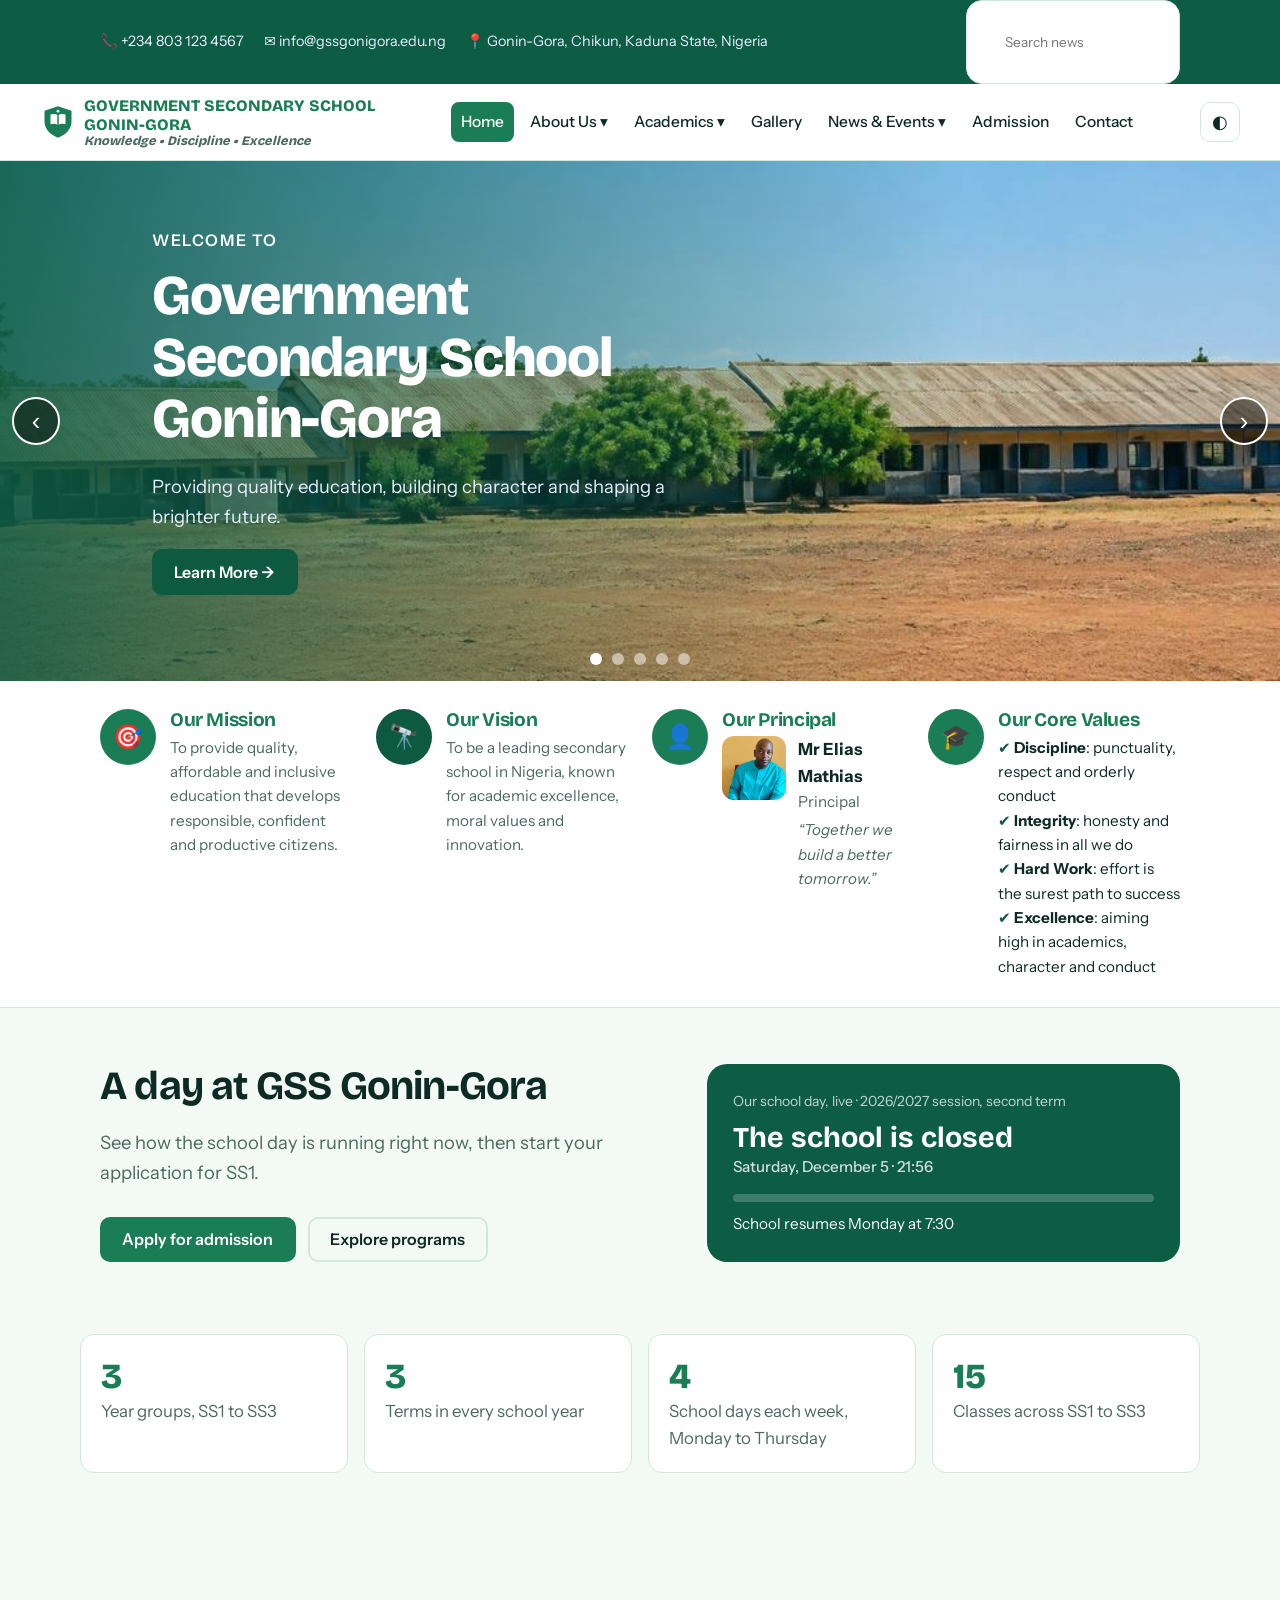
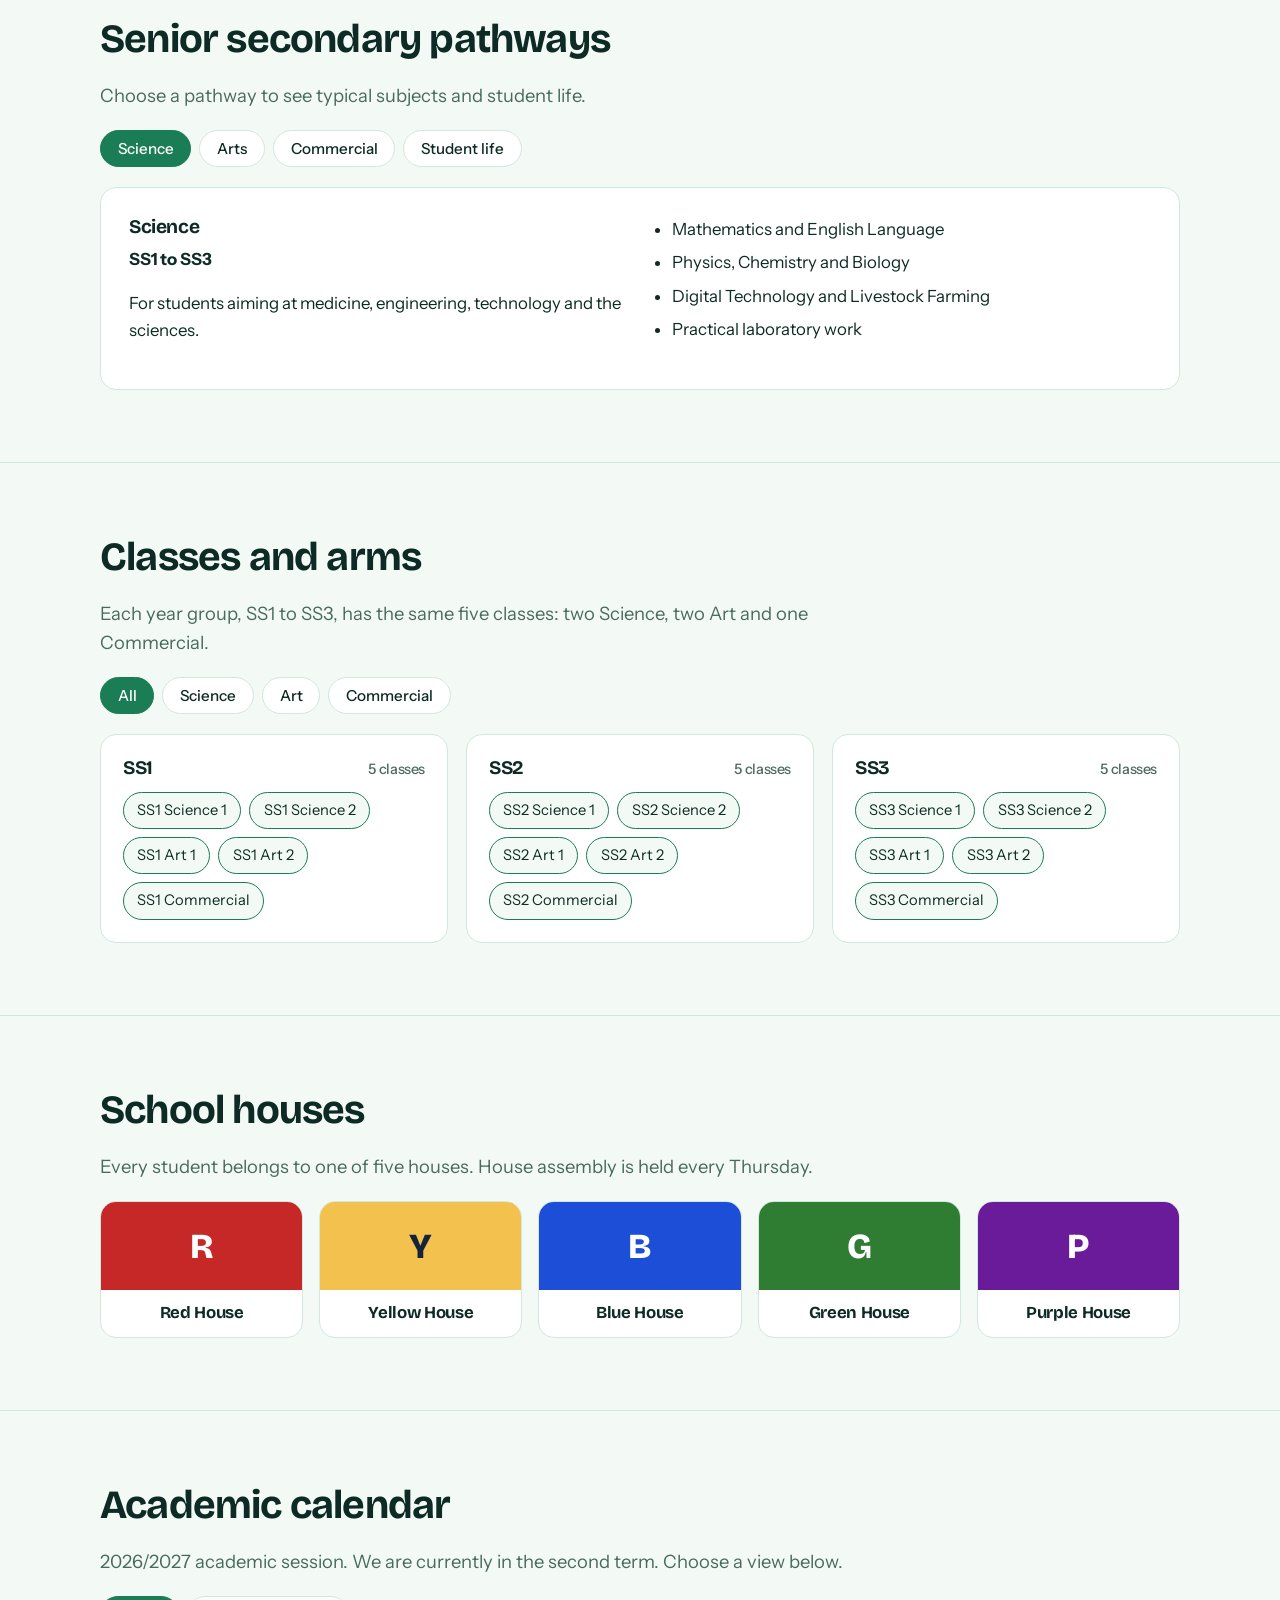
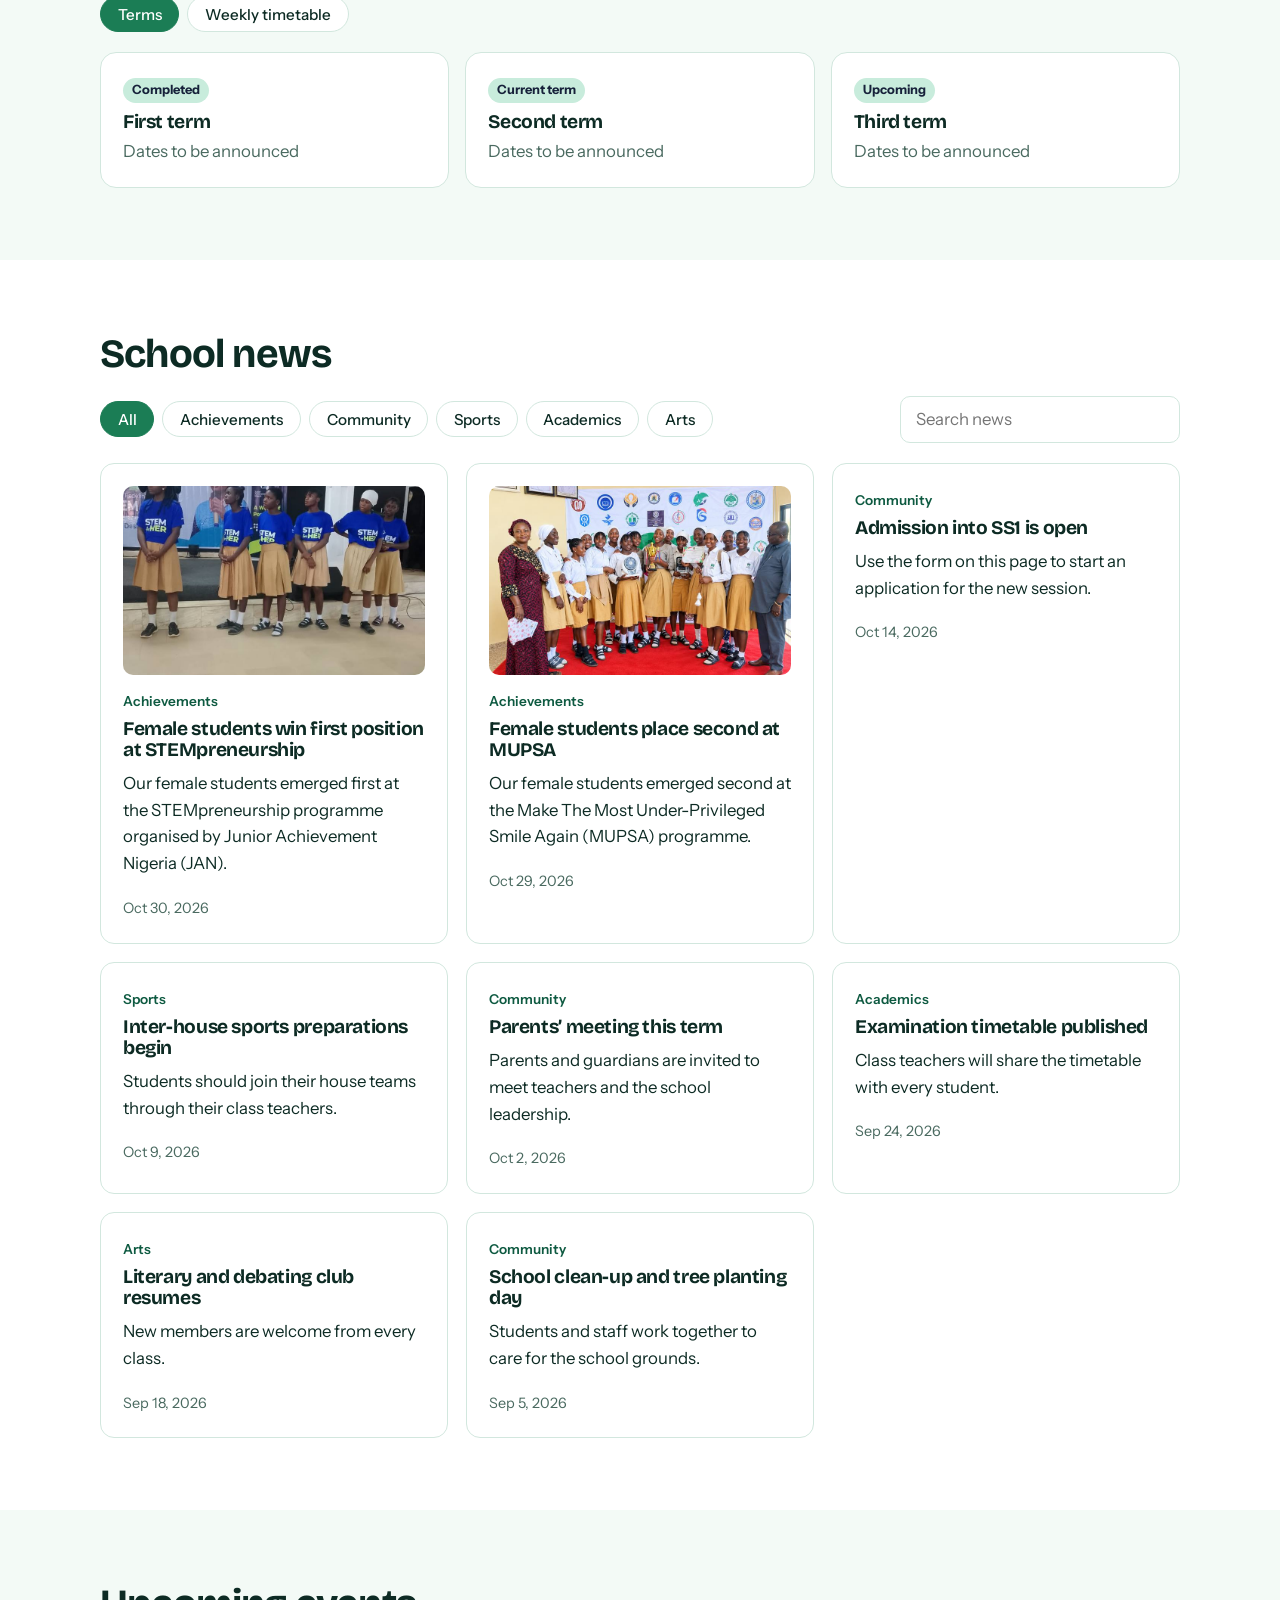
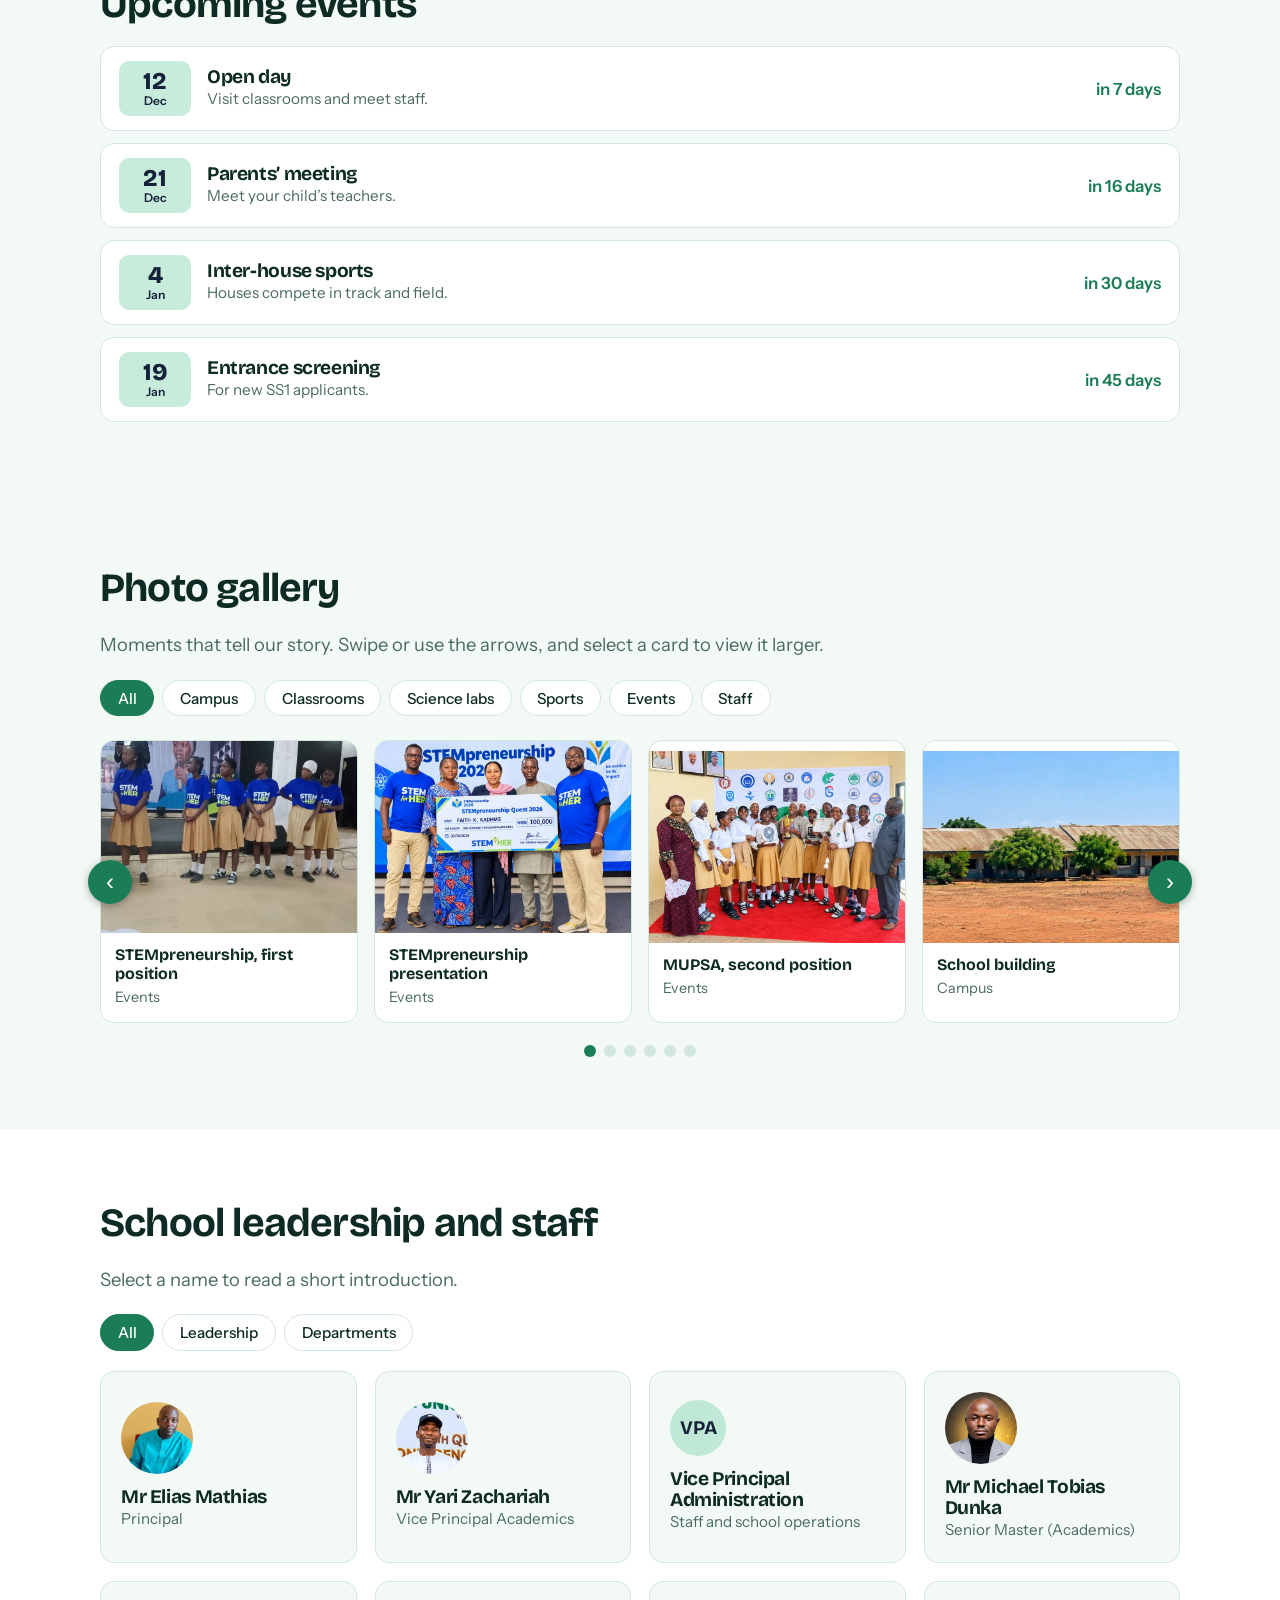
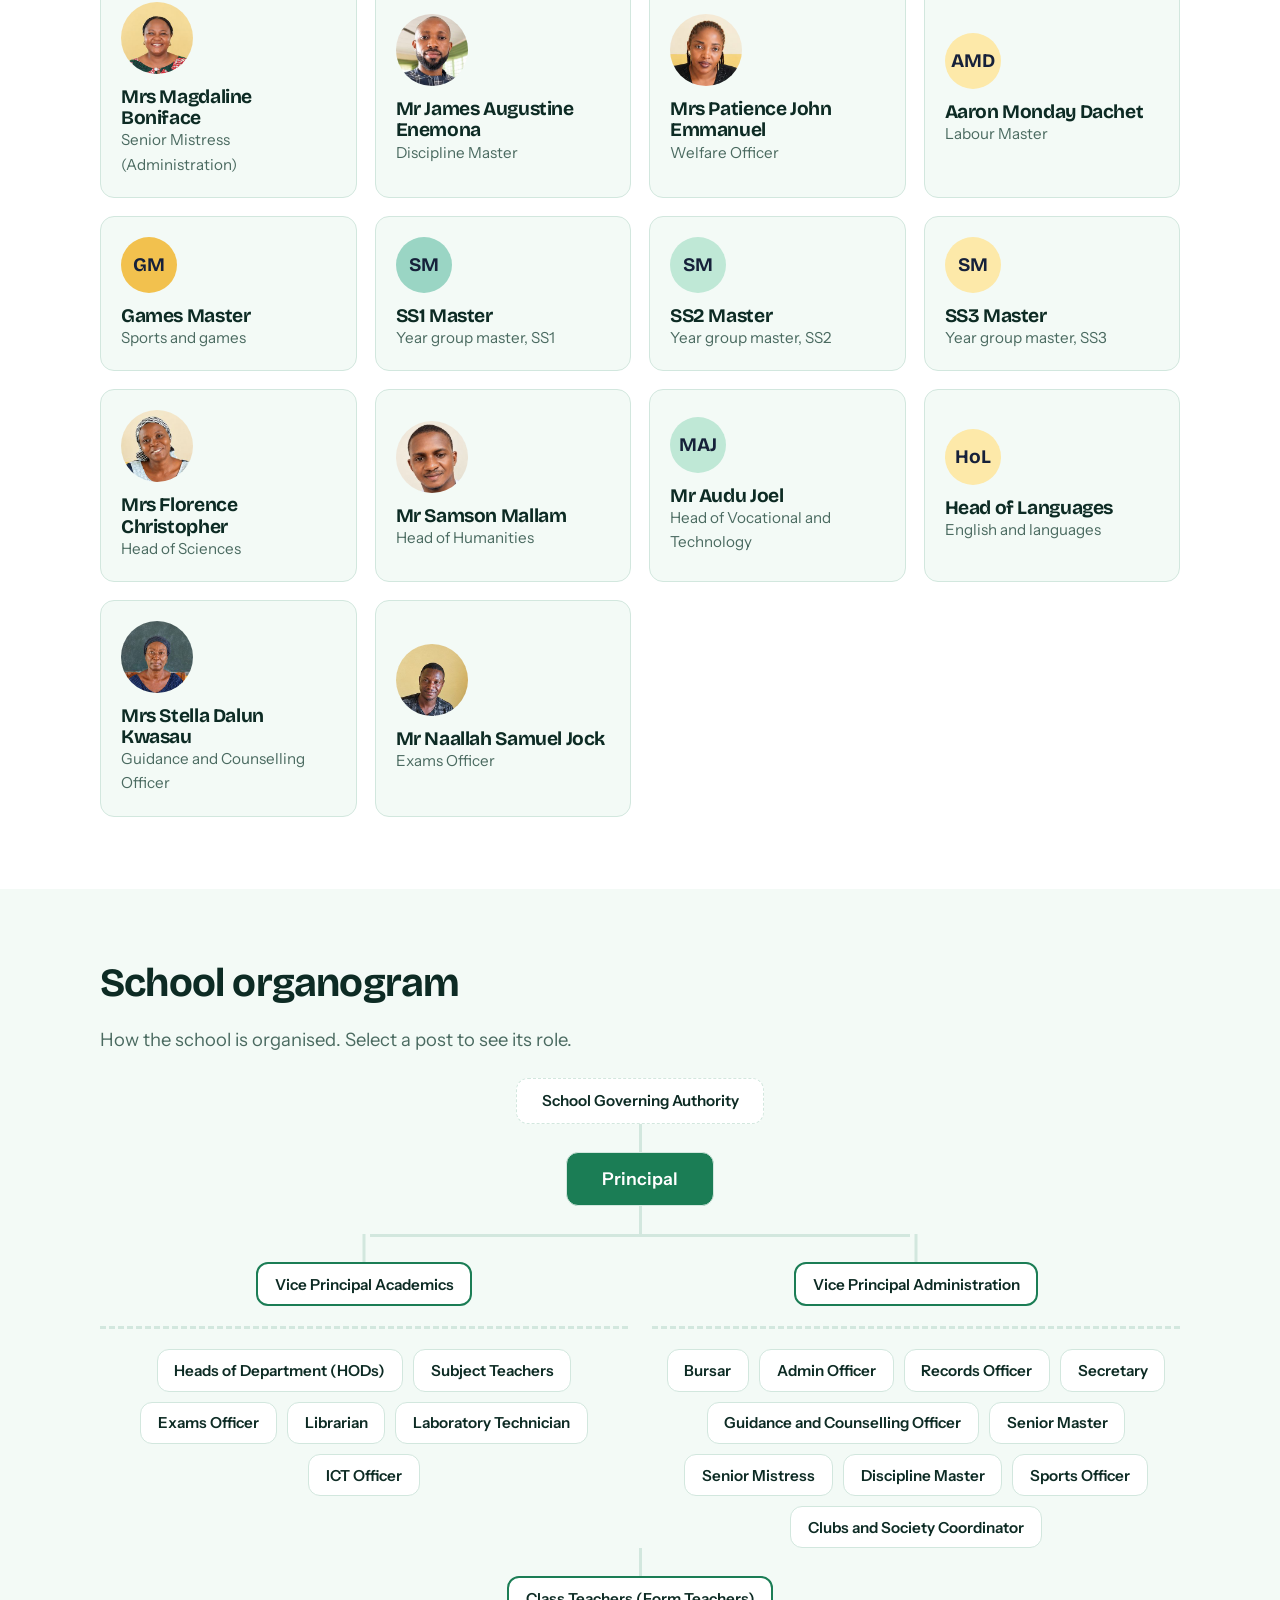
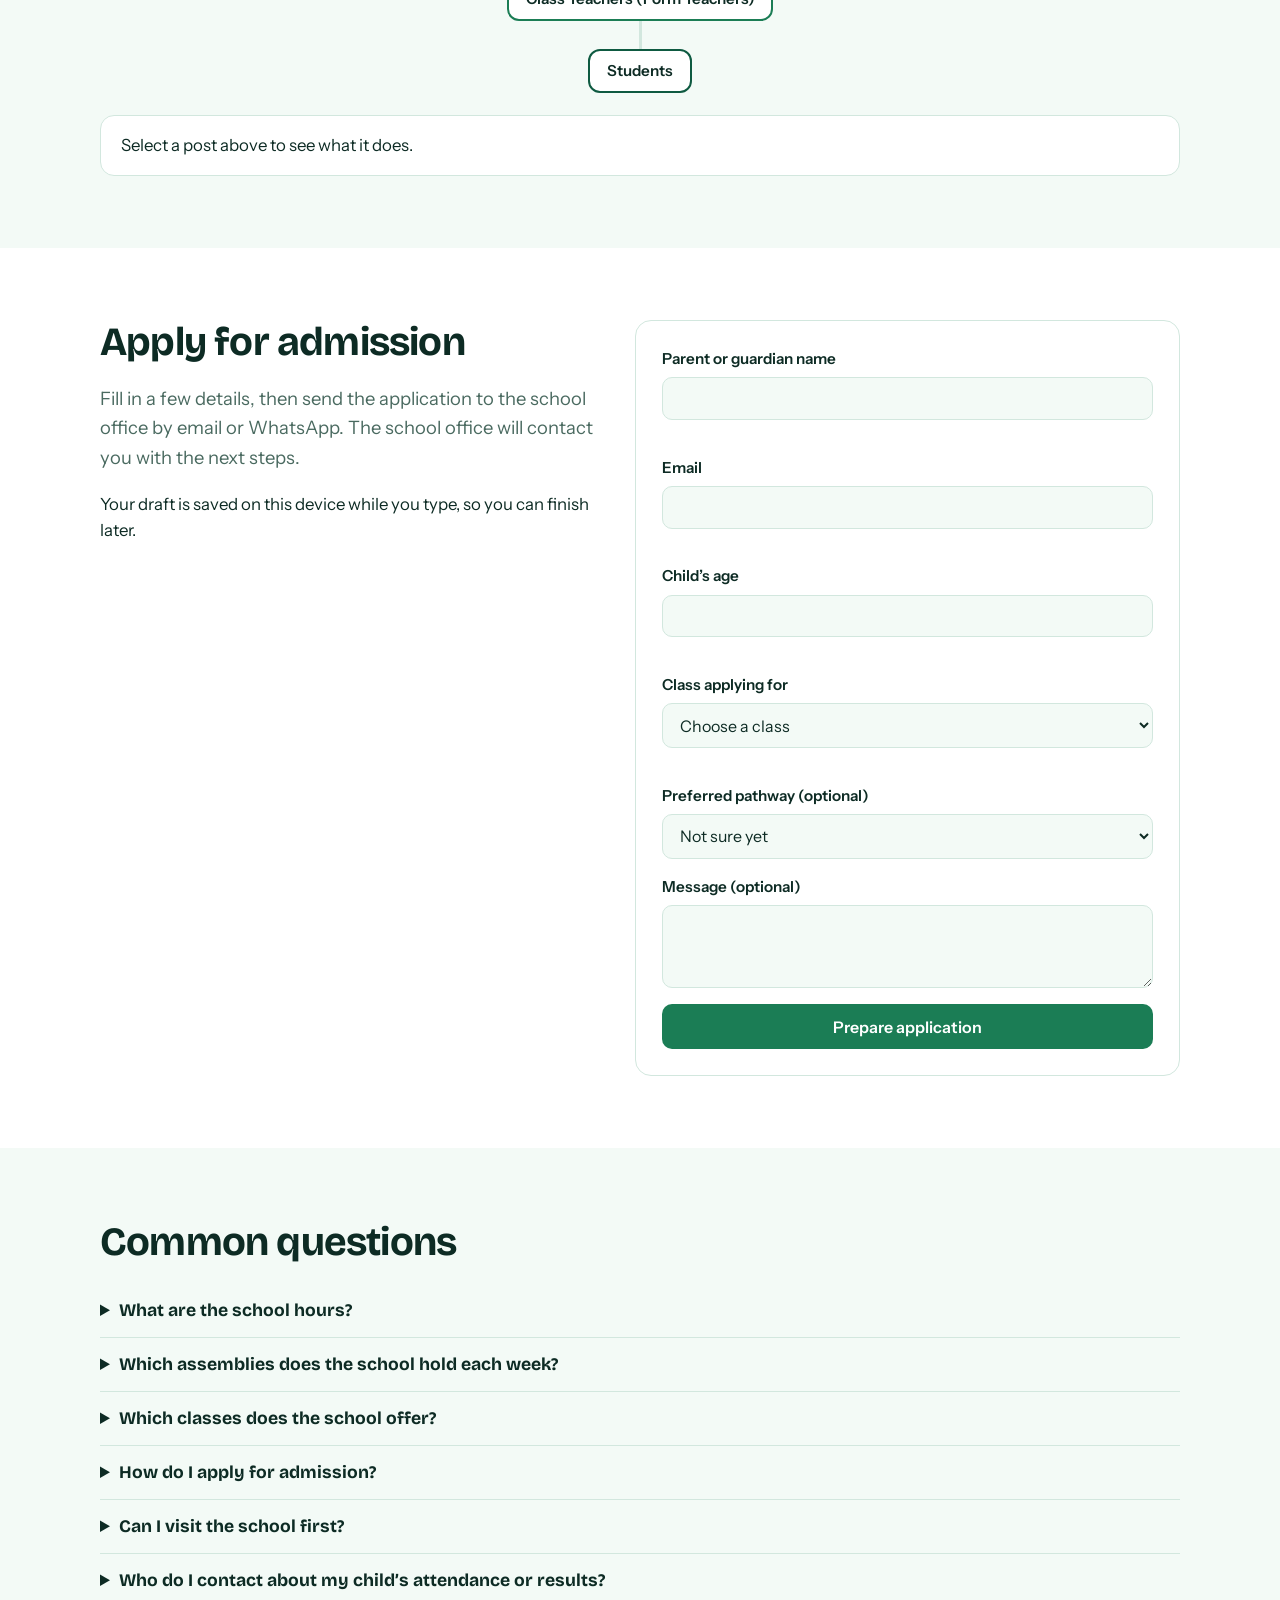
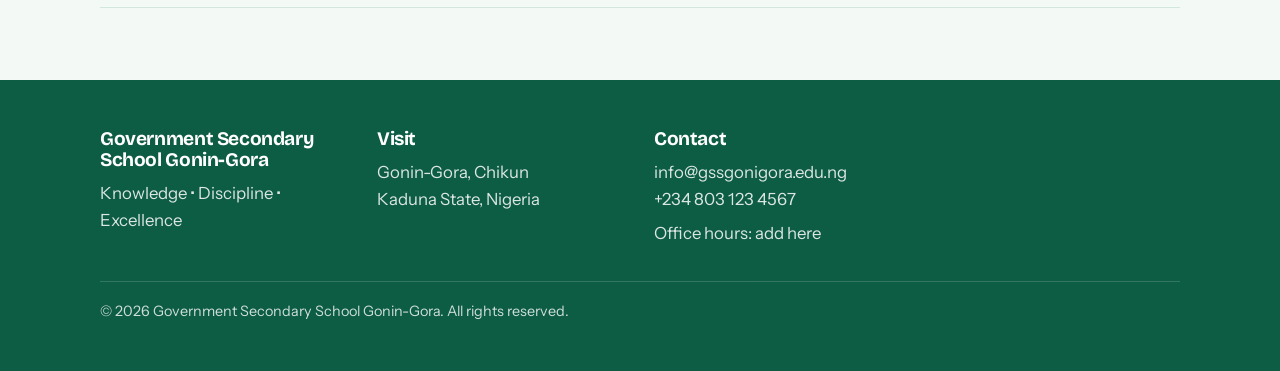
==== index.html @ c12b8316 "Add files via upload" ====
<!DOCTYPE html>
<html lang="en">
<head>
<meta charset="utf-8">
<meta name="viewport" content="width=device-width, initial-scale=1, viewport-fit=cover">
<title>Government Secondary School Gonin-Gora</title>
<link rel="stylesheet" href="https://fonts.googleapis.com/css2?family=Bricolage+Grotesque:wght@500;700;800&family=Instrument+Sans:wght@400;500;600&display=swap">
<style>
:root{
  --bg:#f3faf6;--surface:#fff;--ink:#0d2b24;--muted:#4a6a60;--line:#d2e7de;
  --brand:#1b7d55;--brand-ink:#fff;--chalk:#c8ecdc;--leaf:#0e5a41;--leaf-ink:#fff;--err:#b3261e;--deep:#0d5c44;--hero-a:#0d5c44;--hero-b:#2e9c6f;--roof:#1b7d55;--sky:#d9f1e6;
  --head:"Bricolage Grotesque","Trebuchet MS",system-ui,sans-serif;
  --body:"Instrument Sans",system-ui,-apple-system,"Segoe UI",sans-serif;
  box-sizing:border-box;padding-top:env(safe-area-inset-top,0px);padding-bottom:env(safe-area-inset-bottom,0px);
}
@media (prefers-color-scheme:dark){:root:not([data-theme="light"]){
  --bg:#0a1730;--surface:#112449;--ink:#fff;--muted:#b4c0dc;--line:#26396a;--brand:#f2c14e;--brand-ink:#0a1730;--chalk:#f2c14e;--leaf:#f2c14e;--leaf-ink:#0a1730;--err:#ff8a80;--deep:#071226;--hero-a:#0a1f4a;--hero-b:#1d3f8f;--roof:#2a4fb0;--sky:#16306a;}}
:root[data-theme="dark"]{
  --bg:#0a1730;--surface:#112449;--ink:#fff;--muted:#b4c0dc;--line:#26396a;--brand:#f2c14e;--brand-ink:#0a1730;--chalk:#f2c14e;--leaf:#f2c14e;--leaf-ink:#0a1730;--err:#ff8a80;--deep:#071226;--hero-a:#0a1f4a;--hero-b:#1d3f8f;--roof:#2a4fb0;--sky:#16306a;}
html{-webkit-text-size-adjust:100%;text-size-adjust:100%;scroll-behavior:smooth;scroll-padding-top:calc(88px + env(safe-area-inset-top,0px))}
*,*::before,*::after{box-sizing:border-box}
body{margin:0;background:var(--bg);color:var(--ink);font:400 1.05rem/1.6 var(--body)}
body::before{content:"";position:fixed;inset:0 0 auto;height:env(safe-area-inset-top,0px);background:var(--deep);z-index:30}
h1,h2,h3{font-family:var(--head);line-height:1.1;margin:0 0 .5em;letter-spacing:-.02em}
h1{font-size:clamp(2.4rem,6vw,4.4rem);font-weight:800}
h2{font-size:clamp(1.7rem,3.5vw,2.5rem);font-weight:700}
h3{font-size:1.2rem;font-weight:700}
p{margin:0 0 1em;max-width:68ch}
a{color:inherit}
:focus-visible{outline:3px solid var(--leaf);outline-offset:2px}
.wrap{max-width:1120px;margin:0 auto;padding:0 20px}
section{padding:72px 0}
.lead{color:var(--muted);font-size:1.15rem}
.btn{display:inline-block;border:0;border-radius:10px;padding:.8em 1.4em;font:600 1rem var(--body);background:var(--brand);color:var(--brand-ink);text-decoration:none;cursor:pointer}
.btn.alt{background:transparent;color:var(--ink);box-shadow:inset 0 0 0 2px var(--line)}
/* header */
header{position:sticky;top:env(safe-area-inset-top,0px);z-index:40;background:var(--surface);border-bottom:1px solid var(--line)}
.bar{display:flex;align-items:center;justify-content:space-between;min-height:76px;gap:12px;padding-top:6px;padding-bottom:6px}
header .wrap{max-width:1240px}
.logo{font:800 1.3rem var(--head);text-decoration:none;display:flex;align-items:center;gap:.5rem}
.logo i{width:28px;height:28px;border-radius:8px;background:var(--brand);display:grid;place-items:center;color:var(--chalk);font-style:normal;font-size:.95rem}
nav ul{display:flex;gap:6px;list-style:none;margin:0;padding:0}
nav a{display:block;padding:.5em .65em;border-radius:8px;text-decoration:none;font-weight:500;white-space:nowrap;font-size:.97rem}
nav a:hover,nav a.on{background:var(--bg);color:var(--brand)}
.tools{display:flex;gap:8px}
.ic{width:40px;height:40px;border-radius:10px;border:1px solid var(--line);background:transparent;color:var(--ink);cursor:pointer;font-size:1.1rem}
#menu{display:none}
@media (max-width:1200px){
  #menu{display:block}
  nav{position:absolute;left:0;right:0;top:100%;background:var(--surface);border-bottom:1px solid var(--line);display:none;padding:8px 20px 16px;max-height:75vh;overflow:auto}
  nav.open{display:block}
  nav ul{flex-direction:column}
}
.topbar{background:var(--deep);color:#eaf0ff;font-size:.9rem}
.tb{display:flex;align-items:center;gap:20px;min-height:44px;flex-wrap:nowrap;white-space:nowrap}
.tb a{text-decoration:none}
.tb form{margin-left:auto}
.tb input{width:160px;height:30px;padding:0 .9em;border-radius:99px;border:0;font:inherit;font-size:.85rem;background:#fff;color:#16213a}
@media (max-width:1000px){.tbl{display:none}}
@media (max-width:760px){.tb form{display:none}.tb{gap:14px;justify-content:center}}
.logo svg{flex:none}
.lt{display:flex;flex-direction:column;line-height:1.1}
.lt b{font:800 clamp(.85rem,2.4vw,1rem) var(--head);color:var(--brand);max-width:310px}
.lt em{font-size:.8rem;color:var(--muted)}
nav>ul>li>a.cur{background:var(--brand);color:var(--brand-ink)}
.dd{position:relative}
.dd>ul{display:none;position:absolute;top:100%;left:0;min-width:220px;background:var(--surface);border:1px solid var(--line);border-radius:10px;padding:6px;box-shadow:0 10px 24px rgba(0,0,0,.15);flex-direction:column;gap:0;z-index:50}
.dd:hover>ul,.dd:focus-within>ul{display:flex}
@media (max-width:1200px){.dd>ul{display:flex;position:static;border:0;box-shadow:none;padding:0 0 0 14px}}
.hs{position:relative;overflow:hidden;background:var(--deep);color:#fff}
.hs-track{display:flex;transition:transform .7s ease}
.hs-slide{flex:0 0 100%;min-height:clamp(400px,50vw,520px);position:relative;display:flex;align-items:center;overflow:hidden}
.hs-slide::after{content:"";position:absolute;inset:0;background:linear-gradient(90deg,color-mix(in srgb,var(--deep) 88%,transparent),color-mix(in srgb,var(--deep) 12%,transparent) 75%);pointer-events:none}
.hs-slide>.wrap{width:100%;position:relative;z-index:2}
.hs-art{position:absolute;inset:0;width:100%;height:100%}
.hs-ico{position:absolute;right:8%;top:50%;transform:translateY(-50%);font-size:clamp(5rem,16vw,11rem)}
.hs-copy{padding:40px 52px 60px;max-width:620px}
.hs-copy small{font:600 1rem var(--body);letter-spacing:.1em;text-transform:uppercase}
.hs-copy h1,.hs-copy h2{font-size:clamp(2rem,5vw,3.5rem);margin:.2em 0 .4em;color:#fff}
.hs-copy p{font-size:1.15rem;color:#eaf0ff}
.btn.green{background:var(--leaf);color:var(--leaf-ink)}
.harr{position:absolute;top:50%;transform:translateY(-50%);z-index:3;width:48px;height:48px;border-radius:50%;border:2px solid #fff;background:rgba(0,0,0,.45);color:#fff;font-size:1.6rem;cursor:pointer}
.harr.l{left:12px}.harr.r{right:12px}
.hdots{position:absolute;bottom:16px;left:0;right:0;display:flex;justify-content:center;gap:10px;z-index:3}
.hdots button{width:12px;height:12px;border-radius:50%;border:0;background:rgba(255,255,255,.5);padding:0;cursor:pointer}
.hdots button[aria-current="true"]{background:#fff}
@media (max-width:600px){.hs-copy{padding:32px 20px 56px}.harr{width:38px;height:38px;top:auto;bottom:8px;transform:none}.hs-ico{opacity:.35}}
.info{padding:28px 0;background:var(--surface);border-bottom:1px solid var(--line)}
.ig{display:grid;grid-template-columns:repeat(4,1fr);gap:24px}
.ic2{display:flex;gap:14px}
.badge{flex:0 0 56px;height:56px;border-radius:50%;display:grid;place-items:center;font-size:1.5rem;background:var(--brand);color:var(--brand-ink)}
.badge.g{background:var(--leaf);color:var(--leaf-ink)}
.info h3{color:var(--brand);margin-bottom:.3em}
.info p{font-size:.95rem;color:var(--muted);margin:0 0 .3em}
.pr{display:flex;gap:12px;align-items:flex-start}
.pav{flex:none;overflow:hidden;width:64px;height:64px;border-radius:12px;background:linear-gradient(135deg,#9ad5c4,#f2c14e);display:grid;place-items:center;font:800 1.2rem var(--head);color:#16213a}
.pav img{width:100%;height:100%;object-fit:cover;display:block}
.hs-bg{position:absolute;inset:0;width:100%;height:100%;object-fit:cover;object-position:70% 25%}
@media (max-width:600px){.pslide{align-items:flex-end}.pslide::after{background:linear-gradient(0deg,color-mix(in srgb,var(--deep) 92%,transparent) 38%,color-mix(in srgb,var(--deep) 5%,transparent))}.hs-bg{object-position:62% 10%}}
.hs-photo{position:absolute;right:8%;top:50%;transform:translateY(-50%);width:clamp(150px,24vw,300px);aspect-ratio:1;border-radius:50%;object-fit:cover;border:5px solid #fff;box-shadow:0 8px 30px rgba(0,0,0,.35)}
@media (max-width:600px){.hs-photo{width:110px;right:16px;top:24px;transform:none;opacity:.6}}
.vals{list-style:none;margin:0;padding:0;font-size:.95rem}
.vals li::before{content:"\2714  ";color:var(--leaf)}
@media (max-width:980px){.ig{grid-template-columns:repeat(2,1fr)}}
@media (max-width:560px){.ig{grid-template-columns:1fr}}
/* hero */
.hero{padding:56px 0 72px}
.hero-grid{display:grid;grid-template-columns:1.2fr 1fr;gap:40px;align-items:center}
.hero .lead{margin-bottom:1.6em}
.cta{display:flex;gap:12px;flex-wrap:wrap}
.live{background:var(--deep);color:#fff;border-radius:20px;padding:26px}
.live small{opacity:.75;display:block}
.live .now{font:700 1.8rem/1.15 var(--head);margin:.3em 0 .1em}
.live .clock{font:500 .95rem var(--body);opacity:.8}
.track{height:8px;border-radius:99px;background:rgba(255,255,255,.2);margin:18px 0 10px;overflow:hidden}
.track b{display:block;height:100%;width:0;background:var(--chalk);transition:width .6s}
.live .next{display:flex;justify-content:space-between;gap:12px;font-size:.95rem}
@media (max-width:820px){.hero-grid{grid-template-columns:1fr}}
/* stats */
.stats{display:grid;grid-template-columns:repeat(4,1fr);gap:16px;padding:0}
.stat{background:var(--surface);border:1px solid var(--line);border-radius:14px;padding:20px}
.stat b{display:block;font:800 2.2rem var(--head);color:var(--brand)}
.stat span{color:var(--muted)}
@media (max-width:720px){.stats{grid-template-columns:repeat(2,1fr)}}
/* programs */
.tabs{display:flex;gap:8px;flex-wrap:wrap;margin:20px 0}
.tab,.chip{border:1px solid var(--line);background:var(--surface);color:var(--ink);border-radius:99px;padding:.5em 1.1em;font:500 .95rem var(--body);cursor:pointer}
.tab[aria-selected="true"],.chip[aria-pressed="true"]{background:var(--brand);border-color:var(--brand);color:var(--brand-ink)}
.panel{background:var(--surface);border:1px solid var(--line);border-radius:16px;padding:28px;display:grid;grid-template-columns:1fr 1fr;gap:28px}
.panel ul{margin:0;padding-left:1.1em}
.panel li{margin-bottom:.4em}
@media (max-width:720px){.panel{grid-template-columns:1fr}}
/* news */
.filters{display:flex;gap:8px;flex-wrap:wrap;align-items:center;margin:20px 0}
.filters input{flex:1;min-width:180px;max-width:280px;margin-left:auto;padding:.55em .9em;border-radius:10px;border:1px solid var(--line);background:var(--surface);color:var(--ink);font:inherit}
.cards{display:grid;grid-template-columns:repeat(auto-fill,minmax(260px,1fr));gap:18px}
.card{background:var(--surface);border:1px solid var(--line);border-radius:14px;padding:22px}
.tag{display:inline-block;font-size:.85rem;font-weight:600;color:var(--leaf);margin-bottom:.4em}
.card time{color:var(--muted);font-size:.9rem}
.nimg{display:block;width:100%;aspect-ratio:16/10;object-fit:cover;border-radius:10px;margin-bottom:12px}
.empty{color:var(--muted);padding:20px 0}
/* events */
.events{display:grid;gap:12px}
.ev{display:grid;grid-template-columns:72px 1fr auto;gap:16px;align-items:center;background:var(--surface);border:1px solid var(--line);border-radius:14px;padding:14px 18px}
.date{text-align:center;background:var(--chalk);color:#16213a;border-radius:10px;padding:8px 0;font:800 1.5rem/1 var(--head)}
.date small{display:block;font:600 .75rem var(--body)}
.ev h3{margin:0}
.ev p{margin:0;color:var(--muted);font-size:.95rem}
.count{font-weight:600;color:var(--brand);white-space:nowrap}
@media (max-width:560px){.ev{grid-template-columns:60px 1fr}.count{grid-column:2}}
/* admissions */
.adm{display:grid;grid-template-columns:1fr 1.1fr;gap:40px;align-items:start}
form{background:var(--surface);border:1px solid var(--line);border-radius:16px;padding:26px;display:grid;gap:16px}
label{display:grid;gap:6px;font-weight:600;font-size:.95rem}
input,select,textarea{font:400 1rem var(--body);padding:.65em .8em;border-radius:10px;border:1px solid var(--line);background:var(--bg);color:var(--ink)}
.err{color:var(--err);font-size:.85rem;font-weight:500;min-height:1em}
.ok{background:var(--leaf);color:var(--leaf-ink);border-radius:12px;padding:16px;font-weight:600}
.ok .btn{background:#fff;color:#16213a;margin:6px 8px 0 0}
@media (max-width:820px){.adm{grid-template-columns:1fr}}
.slider{position:relative;margin-top:8px}
.gal{display:flex;gap:16px;overflow-x:auto;scroll-snap-type:x mandatory;scrollbar-width:none;padding:4px 0}
.gal::-webkit-scrollbar{display:none}
.gal .shot{flex:0 0 calc((100% - 48px)/4);scroll-snap-align:start}
.arr{position:absolute;top:50%;transform:translateY(-50%);z-index:2;width:44px;height:44px;border-radius:50%;border:0;background:var(--brand);color:var(--brand-ink);font-size:1.5rem;cursor:pointer;box-shadow:0 2px 8px rgba(0,0,0,.3)}
.arr.prev{left:-12px}.arr.next{right:-12px}
#gdots{justify-content:center;margin-top:18px}
@media (max-width:980px){.gal .shot{flex-basis:calc((100% - 32px)/3)}}
@media (max-width:700px){.gal .shot{flex-basis:calc((100% - 16px)/2)}.arr.prev{left:4px}.arr.next{right:4px}}
@media (max-width:440px){.gal .shot{flex-basis:78%}}
.shot{padding:0;cursor:pointer;border-radius:14px;overflow:hidden;background:var(--surface);border:1px solid var(--line);text-align:left;color:inherit;font:inherit;transition:transform .2s}
.shot:hover{transform:translateY(-3px)}
.art{aspect-ratio:4/3;display:grid;place-items:center;font-size:3.4rem;color:#16213a}
.art img{width:100%;height:100%;object-fit:cover}
.cap{padding:12px 14px}
.cap b{display:block;font:700 1rem var(--head)}
.cap span,.cap p{color:var(--muted);font-size:.9rem;margin:0}
#lb{position:fixed;inset:0;z-index:60;background:rgba(10,14,28,.88);display:grid;place-items:center;padding:calc(20px + env(safe-area-inset-top,0px)) 20px calc(20px + env(safe-area-inset-bottom,0px))}
#lb[hidden]{display:none}
.lbbox{width:min(720px,100%);background:var(--surface);border-radius:16px;overflow:hidden}
.lbbox .art{font-size:6rem}
.lbtools{display:flex;gap:8px;justify-content:space-between;padding:4px 14px 16px}
.lbtools .btn{padding:.6em 1em}
.node{font:600 .95rem var(--body);padding:.7em 1.1em;border-radius:12px;border:1px solid var(--line);background:var(--surface);color:var(--ink);cursor:pointer}
.node:hover{border-color:var(--brand)}
.node[aria-pressed="true"]{background:var(--brand);color:var(--brand-ink);border-color:var(--brand)}
.node.top{font-size:1.1rem;padding:.9em 2em;background:var(--brand);color:var(--brand-ink)}
.node.vp{border:2px solid var(--brand)}
.node.stu{border:2px solid var(--leaf)}
.node.gov{border-style:dashed;padding:.8em 1.6em}
.node.cls{border:2px solid var(--brand)}
.org{display:grid;justify-items:center;margin-top:24px}
.ostem{width:3px;height:28px;background:var(--line)}
.obranches{position:relative;display:grid;grid-template-columns:1fr 1fr;gap:24px;width:100%}
.obranches::before{content:"";position:absolute;top:0;left:25%;right:25%;height:3px;background:var(--line)}
.obr{position:relative;display:flex;flex-direction:column;align-items:center;padding-top:28px}
.obr::before{content:"";position:absolute;top:0;left:50%;width:3px;height:28px;background:var(--line);transform:translateX(-50%)}
.okids{display:flex;flex-wrap:wrap;justify-content:center;gap:10px;margin-top:20px;padding-top:20px;border-top:3px dashed var(--line);width:100%}
.odesc{margin-top:22px;width:100%;background:var(--surface);border:1px solid var(--line);border-radius:14px;padding:16px 20px;min-height:3.4em}
@media (max-width:700px){.obranches{grid-template-columns:1fr}.obranches::before{display:none}}
.yrs{display:grid;grid-template-columns:repeat(3,1fr);gap:18px;margin-top:20px}
.yr{background:var(--surface);border:1px solid var(--line);border-radius:16px;padding:22px}
.yr h3{display:flex;justify-content:space-between;align-items:baseline;margin:0}
.yr h3 small{font:500 .9rem var(--body);color:var(--muted)}
.arms{display:flex;flex-wrap:wrap;gap:8px;margin-top:14px}
.arm{padding:.4em .9em;border-radius:99px;border:1px solid var(--brand);font-size:.92rem;background:var(--bg);transition:opacity .2s}
.arm.dim{opacity:.25}
@media (max-width:860px){.yrs{grid-template-columns:1fr}}
.houses{display:grid;grid-template-columns:repeat(5,1fr);gap:16px;margin-top:20px}
.house{background:var(--surface);border:1px solid var(--line);border-radius:16px;overflow:hidden;text-align:center;transition:transform .2s}
.house:hover{transform:translateY(-4px)}
.house .band{height:88px;display:grid;place-items:center;font:800 2.2rem var(--head);color:#fff}
.house h3{margin:0;padding:14px 8px;font-size:1.05rem}
@media (max-width:860px){.houses{grid-template-columns:repeat(2,1fr)}}
.cal{display:grid;grid-template-columns:repeat(3,1fr);gap:16px}
.cal[hidden],.tbl[hidden]{display:none}
.term{background:var(--surface);border:1px solid var(--line);border-radius:16px;padding:22px}
.term h3{margin:0 0 .3em}
.term p{margin:0;color:var(--muted)}
.badge2{display:inline-block;font-size:.8rem;font-weight:700;padding:.2em .7em;border-radius:99px;background:var(--chalk);color:#16213a;margin-bottom:.6em}
.tbl{overflow-x:auto}
.tbl table{width:100%;border-collapse:collapse;background:var(--surface);border:1px solid var(--line)}
.tbl th,.tbl td{text-align:left;padding:12px 14px;border-bottom:1px solid var(--line);vertical-align:top;font-size:.95rem}
.tbl th{font-family:var(--head);color:var(--brand)}
@media (max-width:760px){.cal{grid-template-columns:1fr}}
.staff{display:grid;grid-template-columns:repeat(auto-fill,minmax(230px,1fr));gap:18px;margin-top:20px}
.person{text-align:left;font:inherit;color:inherit;cursor:pointer;background:var(--bg);border:1px solid var(--line);border-radius:14px;padding:20px}
.person img.av{width:72px;height:72px;object-fit:cover;display:block}
.person .av{width:56px;height:56px;border-radius:50%;display:grid;place-items:center;font:700 1.2rem var(--head);color:#16213a;margin-bottom:12px}
.person h3{margin:0}
.person .role{color:var(--muted);font-size:.95rem}
.person .bio{display:none;margin:.8em 0 0;font-size:.95rem}
.person[aria-expanded="true"] .bio{display:block}
.dots{display:flex;gap:8px;margin:0 6px}
.dots button{width:12px;height:12px;border-radius:50%;border:0;background:var(--line);cursor:pointer;padding:0}
.dots button[aria-current="true"]{background:var(--brand)}
/* faq */
details{border-bottom:1px solid var(--line);padding:16px 0}
summary{cursor:pointer;font:700 1.1rem var(--head)}
details p{margin:.7em 0 0;color:var(--muted)}
/* footer */
footer{background:var(--deep);color:#fff;padding:48px 0}
.copy{grid-column:1/-1;border-top:1px solid rgba(255,255,255,.2);padding-top:18px;font-size:.9rem;opacity:.8}
#totop{position:fixed;right:18px;bottom:calc(18px + env(safe-area-inset-bottom,0px));z-index:35;width:44px;height:44px;border-radius:10px;border:2px solid #fff;background:var(--deep);color:#fff;font-size:1.3rem;cursor:pointer;opacity:0;pointer-events:none;transition:opacity .3s}
#totop.show{opacity:1;pointer-events:auto}
footer .wrap{display:grid;grid-template-columns:repeat(auto-fit,minmax(220px,1fr));gap:28px}
footer p{margin:0 0 .4em;opacity:.85}
.rev{opacity:0;transform:translateY(14px);transition:opacity .6s,transform .6s}
.rev.in{opacity:1;transform:none}
@media (prefers-reduced-motion:reduce){*{transition:none!important;scroll-behavior:auto!important}.rev{opacity:1;transform:none}}
</style>
</head>
<body>
<div class="topbar"><div class="wrap tb">
  <a href="tel:+2348031234567">📞 +234 803 123 4567</a>
  <a href="mailto:info@gssgonigora.edu.ng">✉ info@gssgonigora.edu.ng</a>
  <span class="tbl">📍 Gonin-Gora, Chikun, Kaduna State, Nigeria</span>
  <form id="tsearch" role="search"><input type="search" placeholder="Search news" aria-label="Search news"></form>
</div></div>
<header>
  <div class="wrap bar">
    <a class="logo" href="#top" aria-label="GSS Gonin-Gora home"><svg viewBox="0 0 48 48" width="36" height="36" aria-hidden="true"><path d="M24 3 42 9v14c0 11-8 18-18 22C14 41 6 34 6 23V9z" fill="var(--brand)"/><path d="M24 15c-3-2-7-2-10-1v13c3-1 7-1 10 1 3-2 7-2 10-1V14c-3-1-7-1-10 1z" fill="var(--brand-ink)"/><path d="M24 15v13" stroke="var(--brand)" stroke-width="2"/><circle cx="24" cy="9.5" r="1.8" fill="var(--brand-ink)"/></svg><span class="lt"><b>GOVERNMENT SECONDARY SCHOOL GONIN-GORA</b><em>Knowledge • Discipline • Excellence</em></span></a>
    <nav id="nav" aria-label="Main">
      <ul>
        <li><a href="#top" class="cur">Home</a></li>
        <li class="dd"><a href="#about">About Us ▾</a><ul><li><a href="#about">Mission, vision and values</a></li><li><a href="#organogram">Organogram</a></li><li><a href="#houses">Houses</a></li><li><a href="#staff">Leadership and staff</a></li></ul></li>
        <li class="dd"><a href="#programs">Academics ▾</a><ul><li><a href="#programs">Pathways</a></li><li><a href="#classes">Classes and arms</a></li><li><a href="#calendar">Academic calendar</a></li><li><a href="#faq">Common questions</a></li></ul></li>
        <li><a href="#gallery">Gallery</a></li>
        <li class="dd"><a href="#news">News &amp; Events ▾</a><ul><li><a href="#news">School news</a></li><li><a href="#events">Upcoming events</a></li></ul></li>
        <li><a href="#admissions">Admission</a></li>
        
        <li><a href="#contact">Contact</a></li>
      </ul>
    </nav>
    <div class="tools">
      <button class="ic" id="theme" aria-label="Toggle dark mode">◐</button>
      <button class="ic" id="menu" aria-label="Open menu" aria-expanded="false">☰</button>
    </div>
  </div>
</header>

<main id="top">
<div class="hs" id="hs" role="region" aria-roledescription="carousel" aria-label="School highlights">
  <div class="hs-track" id="hstrack"></div>
  <button class="harr l" id="hprev" aria-label="Previous slide">‹</button>
  <button class="harr r" id="hnext" aria-label="Next slide">›</button>
  <div class="hdots" id="hdots"></div>
</div>

<section id="about" class="info"><div class="wrap ig">
  <div class="ic2"><div class="badge" aria-hidden="true">🎯</div><div><h3>Our Mission</h3><p>To provide quality, affordable and inclusive education that develops responsible, confident and productive citizens.</p></div></div>
  <div class="ic2"><div class="badge g" aria-hidden="true">🔭</div><div><h3>Our Vision</h3><p>To be a leading secondary school in Nigeria, known for academic excellence, moral values and innovation.</p></div></div>
  <div class="ic2"><div class="badge" aria-hidden="true">👤</div><div><h3>Our Principal</h3><div class="pr"><div class="pav"><img class="pp" alt="Principal" width="64" height="64"></div><div><b>Mr Elias Mathias</b><p>Principal</p><p><em>“Together we build a better tomorrow.”</em></p></div></div></div></div>
  <div class="ic2"><div class="badge" aria-hidden="true">🎓</div><div><h3>Our Core Values</h3><ul class="vals"><li><b>Discipline</b>: punctuality, respect and orderly conduct</li><li><b>Integrity</b>: honesty and fairness in all we do</li><li><b>Hard Work</b>: effort is the surest path to success</li><li><b>Excellence</b>: aiming high in academics, character and conduct</li></ul></div></div>
</div></section>

<section class="hero"><div class="wrap hero-grid">
  <div>
    <h2>A day at GSS Gonin-Gora</h2>
    <p class="lead">See how the school day is running right now, then start your application for SS1.</p>
    <div class="cta"><a class="btn" href="#admissions">Apply for admission</a><a class="btn alt" href="#programs">Explore programs</a></div>
  </div>
  <aside class="live" aria-live="polite">
    <small>Our school day, live</small>
    <div class="now" id="now">Loading…</div>
    <div class="clock" id="clock"></div>
    <div class="track"><b id="bar"></b></div>
    <div class="next"><span id="next"></span><span id="left"></span></div>
  </aside>
</div></section>

<section style="padding-top:0"><div class="wrap stats">
  <div class="stat rev"><b data-to="3">0</b><span>Year groups, SS1 to SS3</span></div>
  <div class="stat rev"><b data-to="3">0</b><span>Terms in every school year</span></div>
  <div class="stat rev"><b data-to="4">0</b><span>School days each week, Monday to Thursday</span></div>
  <div class="stat rev"><b data-to="15">0</b><span>Classes across SS1 to SS3</span></div>
</div></section>

<section id="programs"><div class="wrap">
  <h2>Senior secondary pathways</h2>
  <p class="lead">Choose a pathway to see typical subjects and student life.</p>
  <div class="tabs" role="tablist" id="tabs"></div>
  <div class="panel" id="panel" role="tabpanel"></div>
</div></section>

<section id="classes" style="border-top:1px solid var(--line)"><div class="wrap">
  <h2>Classes and arms</h2>
  <p class="lead">Each year group, SS1 to SS3, has the same five classes: two Science, two Art and one Commercial.</p>
  <div class="filters" id="cfilters"></div>
  <div class="yrs" id="yrs"></div>
</div></section>

<section id="houses" style="border-top:1px solid var(--line)"><div class="wrap">
  <h2>School houses</h2>
  <p class="lead">Every student belongs to one of five houses. House assembly is held every Thursday.</p>
  <div class="houses">
    <div class="house"><div class="band" style="background:#c62828">R</div><h3>Red House</h3></div>
    <div class="house"><div class="band" style="background:#f2c14e;color:#16213a">Y</div><h3>Yellow House</h3></div>
    <div class="house"><div class="band" style="background:#1d4ed8">B</div><h3>Blue House</h3></div>
    <div class="house"><div class="band" style="background:#2e7d32">G</div><h3>Green House</h3></div>
    <div class="house"><div class="band" style="background:#6a1b9a">P</div><h3>Purple House</h3></div>
  </div>
</div></section>

<section id="calendar" style="border-top:1px solid var(--line)"><div class="wrap">
  <h2>Academic calendar</h2>
  <p class="lead" id="calnote">The school year has three terms. Choose a view below.</p>
  <div class="filters" id="calf"></div>
  <div class="cal" id="terms"></div>
  <div class="tbl" id="week" hidden>
    <table><thead><tr><th>Day</th><th>Morning shift, before lessons</th><th>Afternoon shift, before lessons</th></tr></thead><tbody id="weekbody"></tbody></table>
    <p class="empty">Lessons: morning shift 8:00 to 12:30 (break 10:00 to 10:30); afternoon shift 13:00 to 17:30 (break 15:00 to 15:30). Every period is 30 minutes. School days are Monday to Thursday.</p>
  </div>
</div></section>

<section id="news" style="background:var(--surface)"><div class="wrap">
  <h2>School news</h2>
  <div class="filters" id="filters">
    <input id="search" type="search" placeholder="Search news" aria-label="Search news">
  </div>
  <div class="cards" id="cards"></div>
</div></section>

<section id="events"><div class="wrap">
  <h2>Upcoming events</h2>
  <div class="events" id="evlist"></div>
</div></section>

<section id="gallery"><div class="wrap">
  <h2>Photo gallery</h2>
  <p class="lead">Moments that tell our story. Swipe or use the arrows, and select a card to view it larger.</p>
  <div class="filters" id="gfilters"></div>
  <div class="slider" id="gslider"><button class="arr prev" id="gprev" aria-label="Previous photos">‹</button><div class="gal" id="gal"></div><button class="arr next" id="gnext" aria-label="Next photos">›</button></div>
  <div class="dots" id="gdots"></div>
</div></section>
<div id="lb" hidden role="dialog" aria-modal="true" aria-label="Photo viewer"><div class="lbbox"><div id="lbart"></div><div class="cap" id="lbcap"></div><div class="lbtools"><button class="btn alt" id="lbp">Previous</button><button class="btn alt" id="lbc">Close</button><button class="btn alt" id="lbn">Next</button></div></div></div>

<section id="staff" style="background:var(--surface)"><div class="wrap">
  <h2>School leadership and staff</h2>
  <p class="lead">Select a name to read a short introduction.</p>
  <div class="filters" id="sfilters"></div>
  <div class="staff" id="stafflist"></div>
</div></section>

<section id="organogram"><div class="wrap">
  <h2>School organogram</h2>
  <p class="lead">How the school is organised. Select a post to see its role.</p>
  <div class="org">
    <button class="node gov" data-d="The Board, Education Authority and Parent-Teacher Association that govern the school.">School Governing Authority</button>
    <div class="ostem"></div>
    <button class="node top" data-d="Head of the school. Leads the school and is accountable for results, staff and student conduct.">Principal</button>
    <div class="ostem"></div>
    <div class="obranches">
      <div class="obr">
        <button class="node vp" data-d="Oversees teaching, the curriculum, examinations and academic standards.">Vice Principal Academics</button>
        <div class="okids">
          <button class="node" data-d="Subject coordinators who lead each subject area and support the subject teachers.">Heads of Department (HODs)</button>
          <button class="node" data-d="Teach their subjects according to their assignments and work with the class teachers.">Subject Teachers</button>
          <button class="node" data-d="Handles internal and external examinations.">Exams Officer</button>
          <button class="node" data-d="Runs the library services.">Librarian</button>
          <button class="node" data-d="Looks after the science laboratories.">Laboratory Technician</button>
          <button class="node" data-d="Runs the computer lab and ICT services.">ICT Officer</button>
        </div>
      </div>
      <div class="obr">
        <button class="node vp" data-d="Oversees staff matters, student affairs, school records and day-to-day operations.">Vice Principal Administration</button>
        <div class="okids">
          <button class="node" data-d="Finance Officer. Handles the school’s finances.">Bursar</button>
          <button class="node" data-d="Looks after staff matters and general services.">Admin Officer</button>
          <button class="node" data-d="Keeps student records and files.">Records Officer</button>
          <button class="node" data-d="Handles the school’s correspondence and documentation.">Secretary</button>
          <button class="node" data-d="Looks after student welfare and counselling.">Guidance and Counselling Officer</button>
          <button class="node" data-d="Helps supervise students and keep the daily school routine in order.">Senior Master</button>
          <button class="node" data-d="Helps supervise students and looks after student welfare.">Senior Mistress</button>
          <button class="node" data-d="Handles student conduct and discipline, and works with class teachers and parents on behaviour.">Discipline Master</button>
          <button class="node" data-d="Organises games and athletics.">Sports Officer</button>
          <button class="node" data-d="Coordinates clubs, societies and other co-curricular activities.">Clubs and Society Coordinator</button>
        </div>
      </div>
    </div>
    <div class="ostem"></div>
    <button class="node cls" data-d="Form teachers. Each looks after a class and works with the subject teachers and support officers.">Class Teachers (Form Teachers)</button>
    <div class="ostem"></div>
    <button class="node stu" data-d="The core of the school. Students in SS1 to SS3 follow the Science, Arts or Commercial pathway.">Students</button>
    <div class="odesc" id="odesc" aria-live="polite">Select a post above to see what it does.</div>
  </div>
</div></section>

<section id="admissions" style="background:var(--surface)"><div class="wrap adm">
  <div>
    <h2>Apply for admission</h2>
    <p class="lead">Fill in a few details, then send the application to the school office by email or WhatsApp. The school office will contact you with the next steps.</p>
    <p>Your draft is saved on this device while you type, so you can finish later.</p>
  </div>
  <form id="form" name="admissions" method="POST" data-netlify="true" netlify-honeypot="bot-field" novalidate>
    <input type="hidden" name="form-name" value="admissions">
    <p hidden><label>Leave this empty <input name="bot-field"></label></p>
    <label>Parent or guardian name<input name="parent" autocomplete="name" required><span class="err"></span></label>
    <label>Email<input name="email" type="email" autocomplete="email" required><span class="err"></span></label>
    <label>Child’s age<input name="age" type="number" min="13" max="22" required><span class="err"></span></label>
    <label>Class applying for
      <select name="level" required><option value="">Choose a class</option><option>SS1</option><option>SS2</option><option>SS3</option></select><span class="err"></span></label>
    <label>Preferred pathway (optional)<select name="path"><option value="">Not sure yet</option><option>Science</option><option>Arts</option><option>Commercial</option></select></label>
    <label>Message (optional)<textarea name="msg" rows="3"></textarea></label>
    <button class="btn" type="submit">Prepare application</button>
    <div id="done" class="ok" hidden></div>
  </form>
</div></section>

<section id="faq"><div class="wrap">
  <h2>Common questions</h2>
  <details><summary>What are the school hours?</summary><p>The school runs two shifts from Monday to Thursday, and every period is 30 minutes. The morning shift starts at 7:30 with the day’s assembly, lessons run from 8:00 to 12:30, and there is a 30-minute break at 10:00. The afternoon shift arrives at 12:30 for the day’s assembly, lessons start at 13:00 and end at 17:30, and there is a 30-minute break at 15:00.</p></details>
  <details><summary>Which assemblies does the school hold each week?</summary><p>Monday: general assembly, then staff briefing. Tuesday: gender assembly. Wednesday: assembly, then staff briefing. Thursday: house assembly. Both shifts follow this pattern before lessons begin.</p></details>
  <details><summary>Which classes does the school offer?</summary><p>The school is a senior secondary school, teaching SS1 to SS3. Each year group has five classes: Science 1, Science 2, Art 1, Art 2 and Commercial.</p></details>
  <details><summary>How do I apply for admission?</summary><p>Fill in the form on this page. The school office will contact you about the next steps and the documents you need.</p></details>
  <details><summary>Can I visit the school first?</summary><p>Yes. Contact the school office to arrange a visit.</p></details>
  <details><summary>Who do I contact about my child’s attendance or results?</summary><p>Start with the class teacher, then the school office if you need more help.</p></details>
</div></section>
</main>

<button id="totop" aria-label="Back to top">↑</button>
<footer id="contact"><div class="wrap">
  <div><h3>Government Secondary School Gonin-Gora</h3><p>Knowledge • Discipline • Excellence</p></div>
  <div><h3>Visit</h3><p>Gonin-Gora, Chikun<br>Kaduna State, Nigeria</p></div>
  <div><h3>Contact</h3><p>info@gssgonigora.edu.ng<br>+234 803 123 4567</p><p>Office hours: add here</p></div>
<div class="copy">© 2026 Government Secondary School Gonin-Gora. All rights reserved.</div>
</div></footer>

<script>
(function(){
  var $=function(s,r){return (r||document).querySelector(s)};
  function store(k,v){try{if(v===undefined)return localStorage.getItem(k);localStorage.setItem(k,v)}catch(e){return null}}

  /* theme + menu */
  var root=document.documentElement,saved=store('theme');
  if(saved)root.setAttribute('data-theme',saved);
  $('#theme').onclick=function(){
    var dark=root.getAttribute('data-theme')==='dark'||(!root.getAttribute('data-theme')&&matchMedia('(prefers-color-scheme:dark)').matches);
    var n=dark?'light':'dark';root.setAttribute('data-theme',n);store('theme',n);
  };
  var nav=$('#nav'),menu=$('#menu');
  menu.onclick=function(){var o=nav.classList.toggle('open');menu.setAttribute('aria-expanded',o)};
  nav.addEventListener('click',function(e){if(e.target.tagName==='A'){nav.classList.remove('open');menu.setAttribute('aria-expanded',false)}});

  /* live school day */
  var base=(function(){
    var a=[];
    [[8*60,10*60,'Morning shift',12*60+30],[13*60,15*60,'Afternoon shift',17*60+30]].forEach(function(s){
      var t,n=1;if(s[0]===13*60)a.push([12*60+30,'Shift changeover']);
      for(t=s[0];t<s[1];t+=30)a.push([t,s[2]+' \u00b7 Period '+(n++)]);
      a.push([s[1],s[2].split(' ')[0]+' break']);
      for(t=s[1]+30;t<s[3];t+=30)a.push([t,s[2]+' \u00b7 Period '+(n++)]);
    });
    a.push([17*60+30,'Closing']);
    return a;
  })();
  var day=[];
  function plan(wd){
    var sess={1:'General assembly',2:'Gender assembly',3:'Assembly',4:'House assembly'},w=sess[wd]?wd:1,mw=(w===1||w===3);
    var pre=[[7*60+30,sess[w]]];if(mw)pre.push([7*60+50,'Staff briefing']);
    var mid=[[12*60+30,mw?'Shift changeover':sess[w]]];if(mw){mid.push([12*60+40,sess[w]]);mid.push([12*60+50,'Staff briefing'])}
    var a=pre.slice();
    base.forEach(function(e){if(e[0]===12*60+30&&e[1]==='Shift changeover'){a=a.concat(mid)}else a.push(e)});
    return a;
  }
  function pad(n){return n<10?'0'+n:n}
  function hm(m){return pad(Math.floor(m/60))+':'+pad(m%60)}
  function tick(){
    var d=new Date(),m=d.getHours()*60+d.getMinutes(),wd=d.getDay();day=plan(wd);
    $('#clock').textContent=d.toLocaleDateString(undefined,{weekday:'long',day:'numeric',month:'long'})+' · '+hm(m);
    var now=$('#now'),bar=$('#bar'),nx=$('#next'),lf=$('#left');
    if(wd===0||wd>=5){now.textContent='The school is closed';bar.style.width='0';nx.textContent='School resumes Monday at 7:30';lf.textContent='';return}
    if(m<day[0][0]){now.textContent='Doors open soon';bar.style.width='0';nx.textContent='Next: '+day[0][1]+' at '+hm(day[0][0]);lf.textContent=(day[0][0]-m)+' min';return}
    if(m>=day[day.length-1][0]){now.textContent='School day complete';bar.style.width='100%';nx.textContent=(wd===4?'School resumes Monday at 7:30':'See you tomorrow at 7:30');lf.textContent='';return}
    var i=0;while(i<day.length-1&&m>=day[i+1][0])i++;
    var s=day[i][0],e=day[i+1][0];
    now.textContent=day[i][1];bar.style.width=Math.round((m-s)/(e-s)*100)+'%';
    nx.textContent='Next: '+day[i+1][1]+' at '+hm(e);lf.textContent=(e-m)+' min left';
  }
  tick();setInterval(tick,30000);

  /* counters */
  var io=new IntersectionObserver(function(es){es.forEach(function(en){
    if(!en.isTarget&&!en.isIntersecting)return;
    var el=en.target;io.unobserve(el);el.classList.add('in');
    var b=el.querySelector('b'),to=+b.dataset.to,suf=b.dataset.suf||'',t0=performance.now();
    (function step(t){var p=Math.min((t-t0)/1200,1);b.textContent=Math.round(to*p)+suf;if(p<1)requestAnimationFrame(step)})(t0);
  })},{threshold:.4});
  document.querySelectorAll('.stat').forEach(function(s){io.observe(s)});

  /* programs */
  var progs=[
    {n:'Science',ages:'SS1 to SS3',pts:['Mathematics and English Language','Physics, Chemistry and Biology','Digital Technology and Livestock Farming','Practical laboratory work'],txt:'For students aiming at medicine, engineering, technology and the sciences.'},
    {n:'Arts',ages:'SS1 to SS3',pts:['Literature in English and Government','History and Religious Studies','Languages','Civic Education and debating'],txt:'For students aiming at law, languages, education, media and the humanities.'},
    {n:'Commercial',ages:'SS1 to SS3',pts:['Accounting and Commerce','Economics and Business Studies','Mathematics and English','Entrepreneurship skills'],txt:'For students aiming at business, finance, accounting and enterprise.'},
    {n:'Student life',ages:'Clubs and activities',pts:['Sports and inter-house competitions','Debating and literary clubs','Scouts and community service','Prefects and student leadership'],txt:'Activities that build character, teamwork and confidence outside lessons. Subject lists above are typical examples; the school will confirm its own.'}
  ];
  var tabs=$('#tabs'),panel=$('#panel');
  progs.forEach(function(p,i){
    var b=document.createElement('button');b.className='tab';b.role='tab';b.textContent=p.n;
    b.onclick=function(){show(i)};tabs.appendChild(b);
  });
  function show(i){
    var p=progs[i];
    tabs.querySelectorAll('.tab').forEach(function(b,j){b.setAttribute('aria-selected',j===i)});
    panel.innerHTML='<div><h3>'+p.n+'</h3><p><strong>'+p.ages+'</strong></p><p>'+p.txt+'</p></div><ul>'+p.pts.map(function(x){return '<li>'+x+'</li>'}).join('')+'</ul>';
  }
  show(0);

  /* news */
  var news=[
    {c:'Achievements',d:'2026-10-30',t:'Female students win first position at STEMpreneurship',x:'Our female students emerged first at the STEMpreneurship programme organised by Junior Achievement Nigeria (JAN).'},
    {c:'Achievements',d:'2026-10-29',t:'Female students place second at MUPSA',x:'Our female students emerged second at the Make The Most Under-Privileged Smile Again (MUPSA) programme.'},
    {c:'Community',d:'2026-10-14',t:'Admission into SS1 is open',x:'Use the form on this page to start an application for the new session.'},
    {c:'Sports',d:'2026-10-09',t:'Inter-house sports preparations begin',x:'Students should join their house teams through their class teachers.'},
    {c:'Community',d:'2026-10-02',t:'Parents’ meeting this term',x:'Parents and guardians are invited to meet teachers and the school leadership.'},
    {c:'Academics',d:'2026-09-24',t:'Examination timetable published',x:'Class teachers will share the timetable with every student.'},
    {c:'Arts',d:'2026-09-18',t:'Literary and debating club resumes',x:'New members are welcome from every class.'},
    {c:'Community',d:'2026-09-05',t:'School clean-up and tree planting day',x:'Students and staff work together to care for the school grounds.'}
  ];
  var cats=['All'].concat(news.map(function(n){return n.c}).filter(function(c,i,a){return a.indexOf(c)===i}));
  var cur='All',fl=$('#filters'),q=$('#search');
  cats.forEach(function(c){
    var b=document.createElement('button');b.className='chip';b.textContent=c;b.setAttribute('aria-pressed',c==='All');
    b.onclick=function(){cur=c;fl.querySelectorAll('.chip').forEach(function(x){x.setAttribute('aria-pressed',x===b)});render()};
    fl.insertBefore(b,q);
  });
  q.oninput=render;
  function render(){
    var s=q.value.trim().toLowerCase();
    var list=news.filter(function(n){return (cur==='All'||n.c===cur)&&(!s||(n.t+' '+n.x).toLowerCase().indexOf(s)>-1)});
    $('#cards').innerHTML=list.length?list.map(function(n){
      return '<article class="card">'+(n.img?'<img class="nimg" alt="'+n.t+'" src="'+n.img+'">':'')+'<span class="tag">'+n.c+'</span><h3>'+n.t+'</h3><p>'+n.x+'</p><time datetime="'+n.d+'">'+new Date(n.d+'T00:00').toLocaleDateString(undefined,{day:'numeric',month:'short',year:'numeric'})+'</time></article>';
    }).join(''):'<p class="empty">No stories match. Clear the search or pick another topic.</p>';
  }
  render();

  /* events (always upcoming, relative to today) */
  var evs=[[7,'Open day','Visit classrooms and meet staff.'],[16,'Parents’ meeting','Meet your child’s teachers.'],[30,'Inter-house sports','Houses compete in track and field.'],[45,'Entrance screening','For new SS1 applicants.']];
  var el=$('#evlist');
  el.innerHTML=evs.map(function(e){
    var d=new Date();d.setDate(d.getDate()+e[0]);
    return '<div class="ev"><div class="date">'+d.getDate()+'<small>'+d.toLocaleDateString(undefined,{month:'short'})+'</small></div><div><h3>'+e[1]+'</h3><p>'+e[2]+'</p></div><div class="count">in '+e[0]+' days</div></div>';
  }).join('');

  /* gallery: set img to a photo to replace the placeholder art */
  var shots=[
    {c:'Campus',t:'School building',x:'The school classroom blocks and compound.',e:'🏫',img:'[data-uri]'},
    {c:'Classrooms',t:'Mathematics lesson',x:'A mathematics lesson on areas of plane figures.',e:'📚',img:'[data-uri]'},
    {c:'Science labs',t:'Science laboratory',x:'Add a photo of the laboratory.',e:'🔬',img:''},
    {c:'Sports',t:'Sports',x:'Students playing football on the school field.',e:'⚽',img:'[data-uri]'},
    {c:'Events',t:'School assembly',x:'Students gathered for the school assembly.',e:'🎓',img:'[data-uri]'},
    {c:'Classrooms',t:'Library',x:'Add a photo of the library.',e:'📖',img:''},
    {c:'Events',t:'Cultural day',x:'Add a photo of cultural activities.',e:'🥁',img:''},
    {c:'Sports',t:'Inter-house sports',x:'Add a photo from sports day.',e:'🏃',img:''},
    {c:'Science labs',t:'Computer room',x:'Add a photo of the computer room.',e:'💻',img:''}
  ];
  var GP={vp:'[data-uri]',sma:'[data-uri]',dm:'[data-uri]',hum:'[data-uri]',st1:'[data-uri]',st2:'[data-uri]',mup:'[data-uri]',gco:'[data-uri]',cl3:'[data-uri]',pr:'[data-uri]',sm:'[data-uri]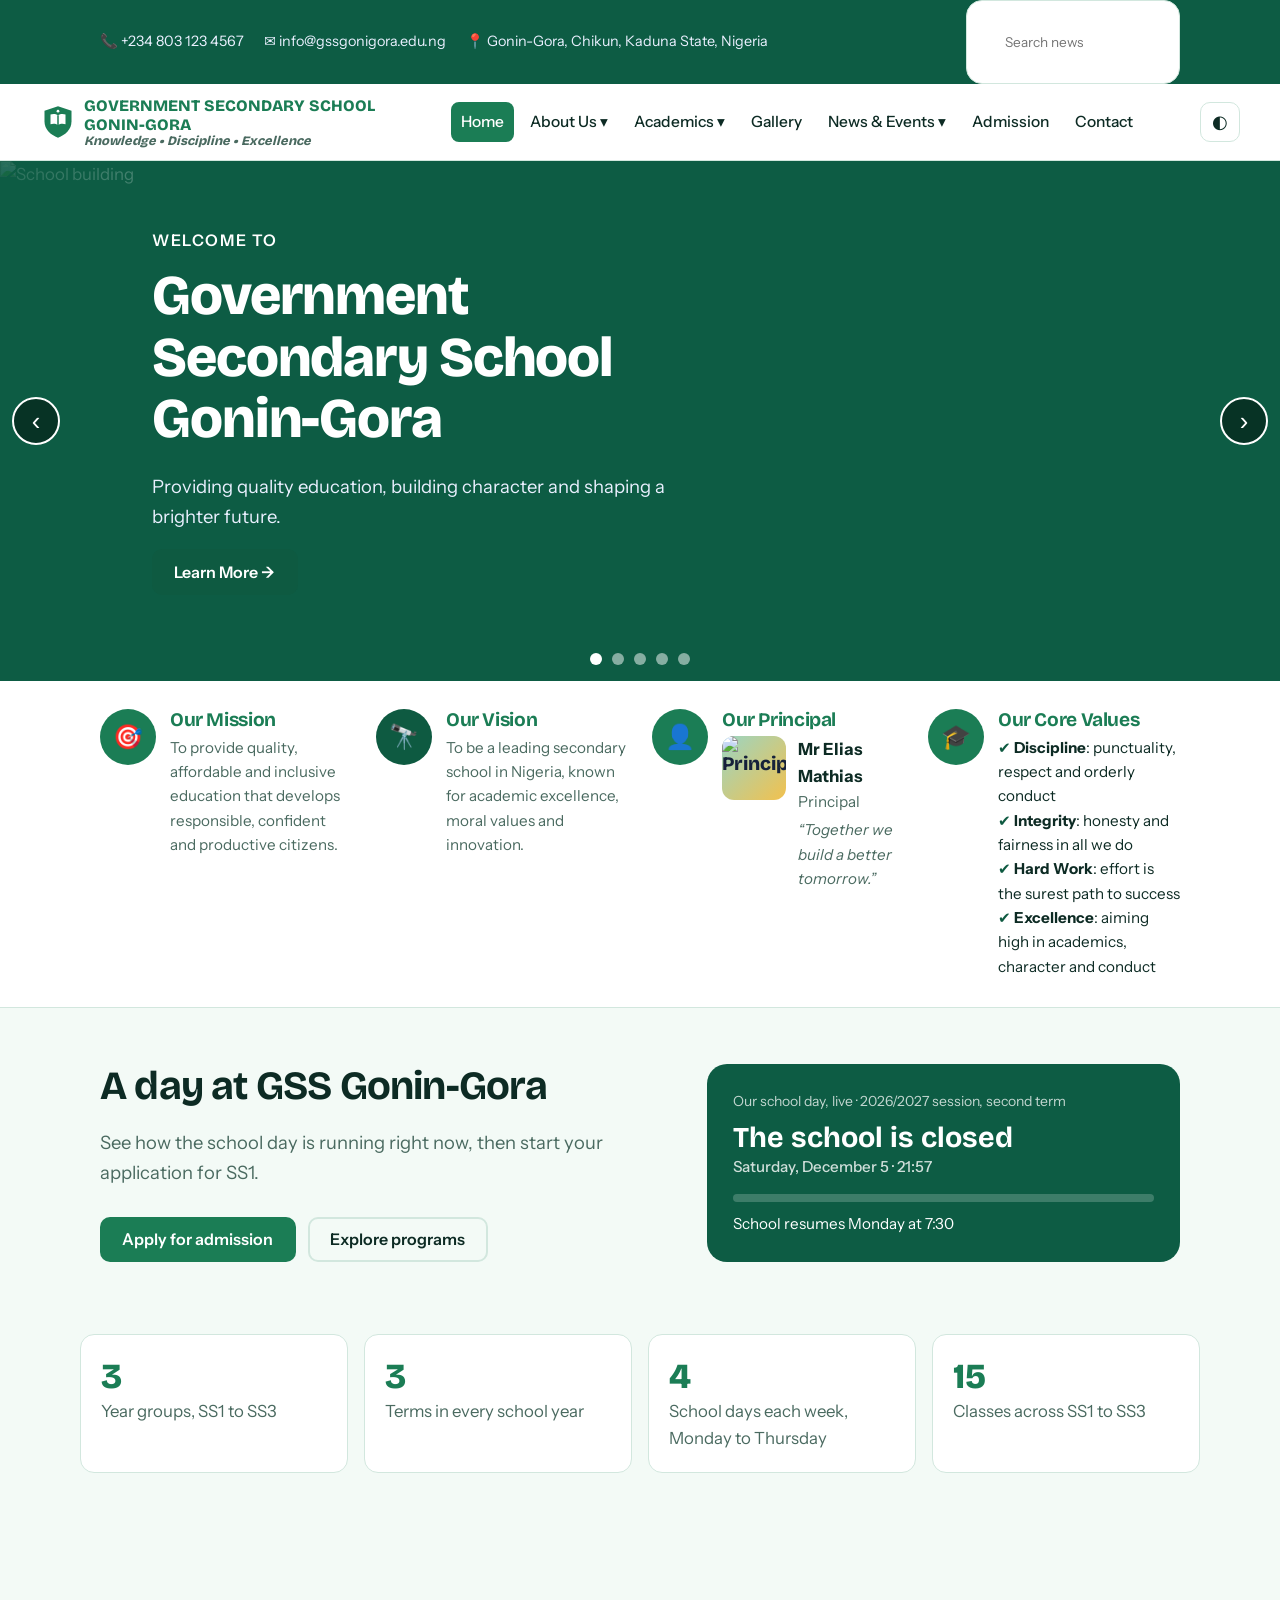
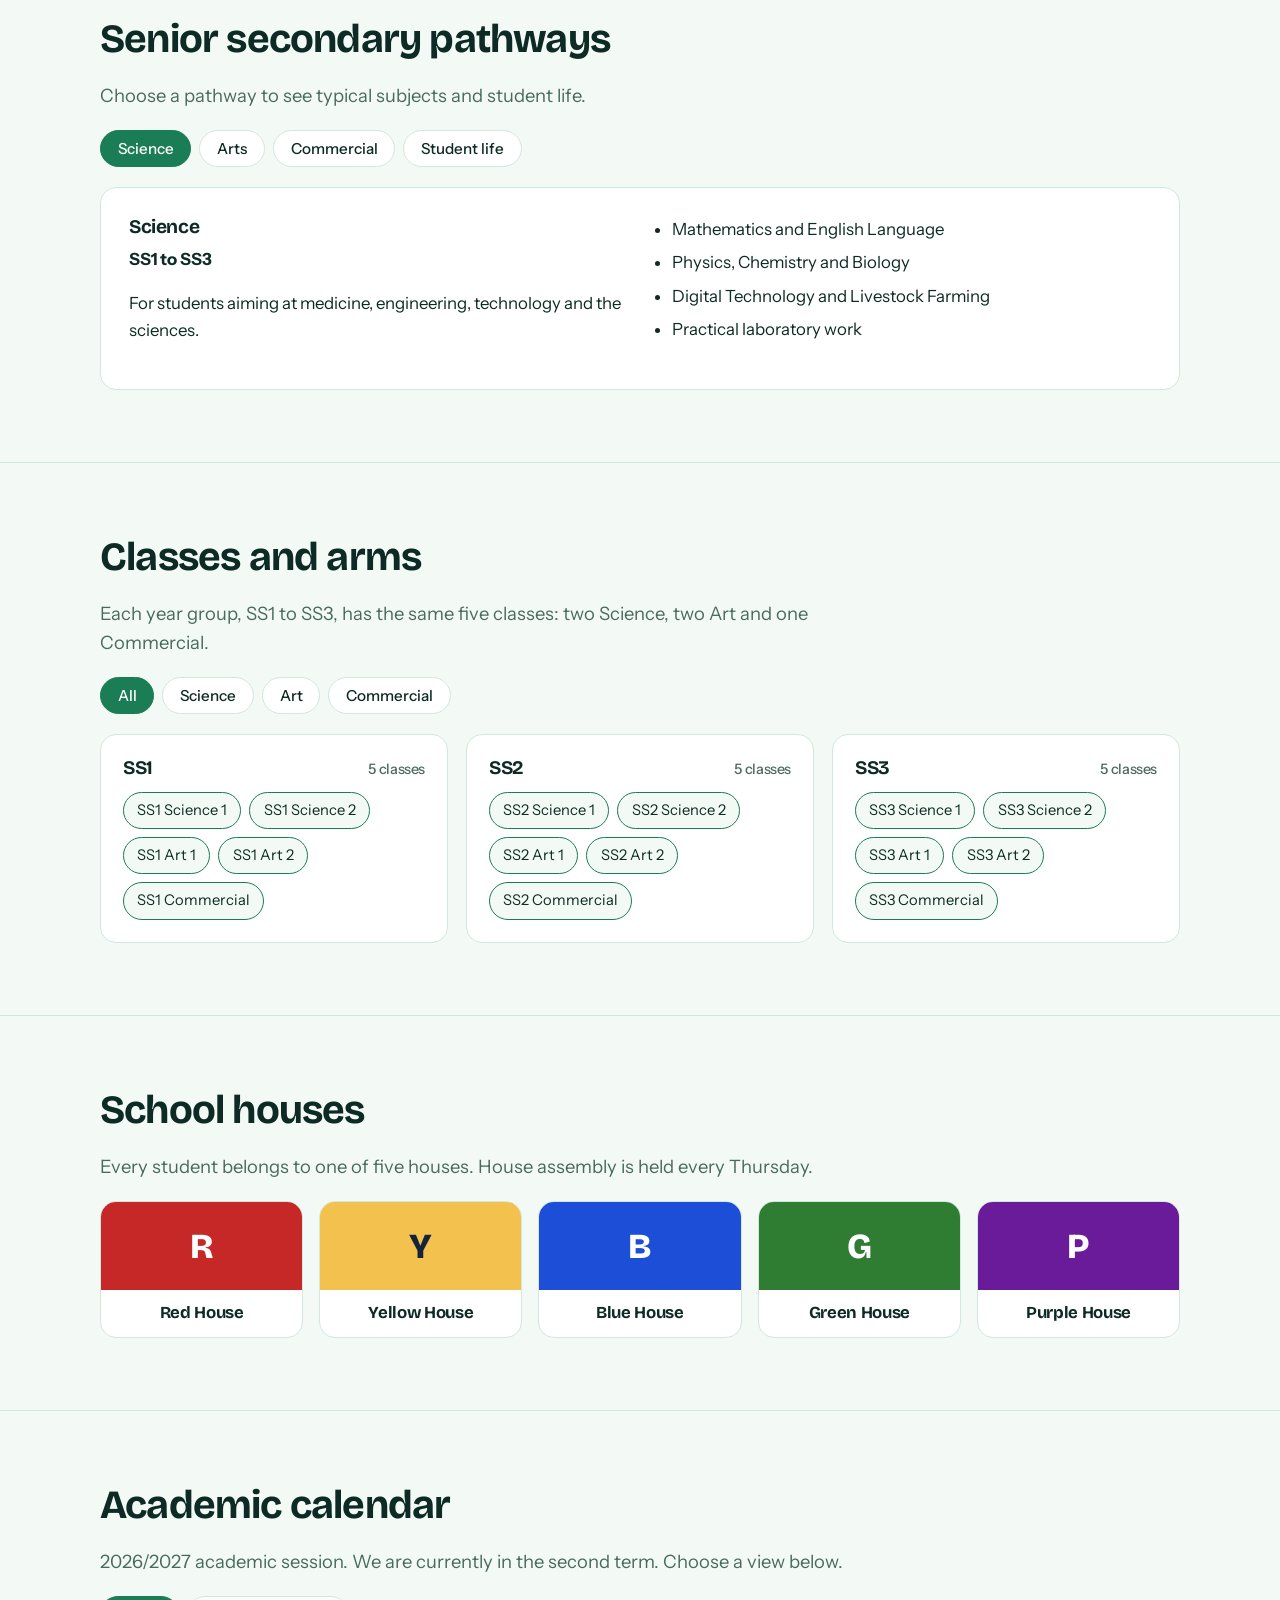
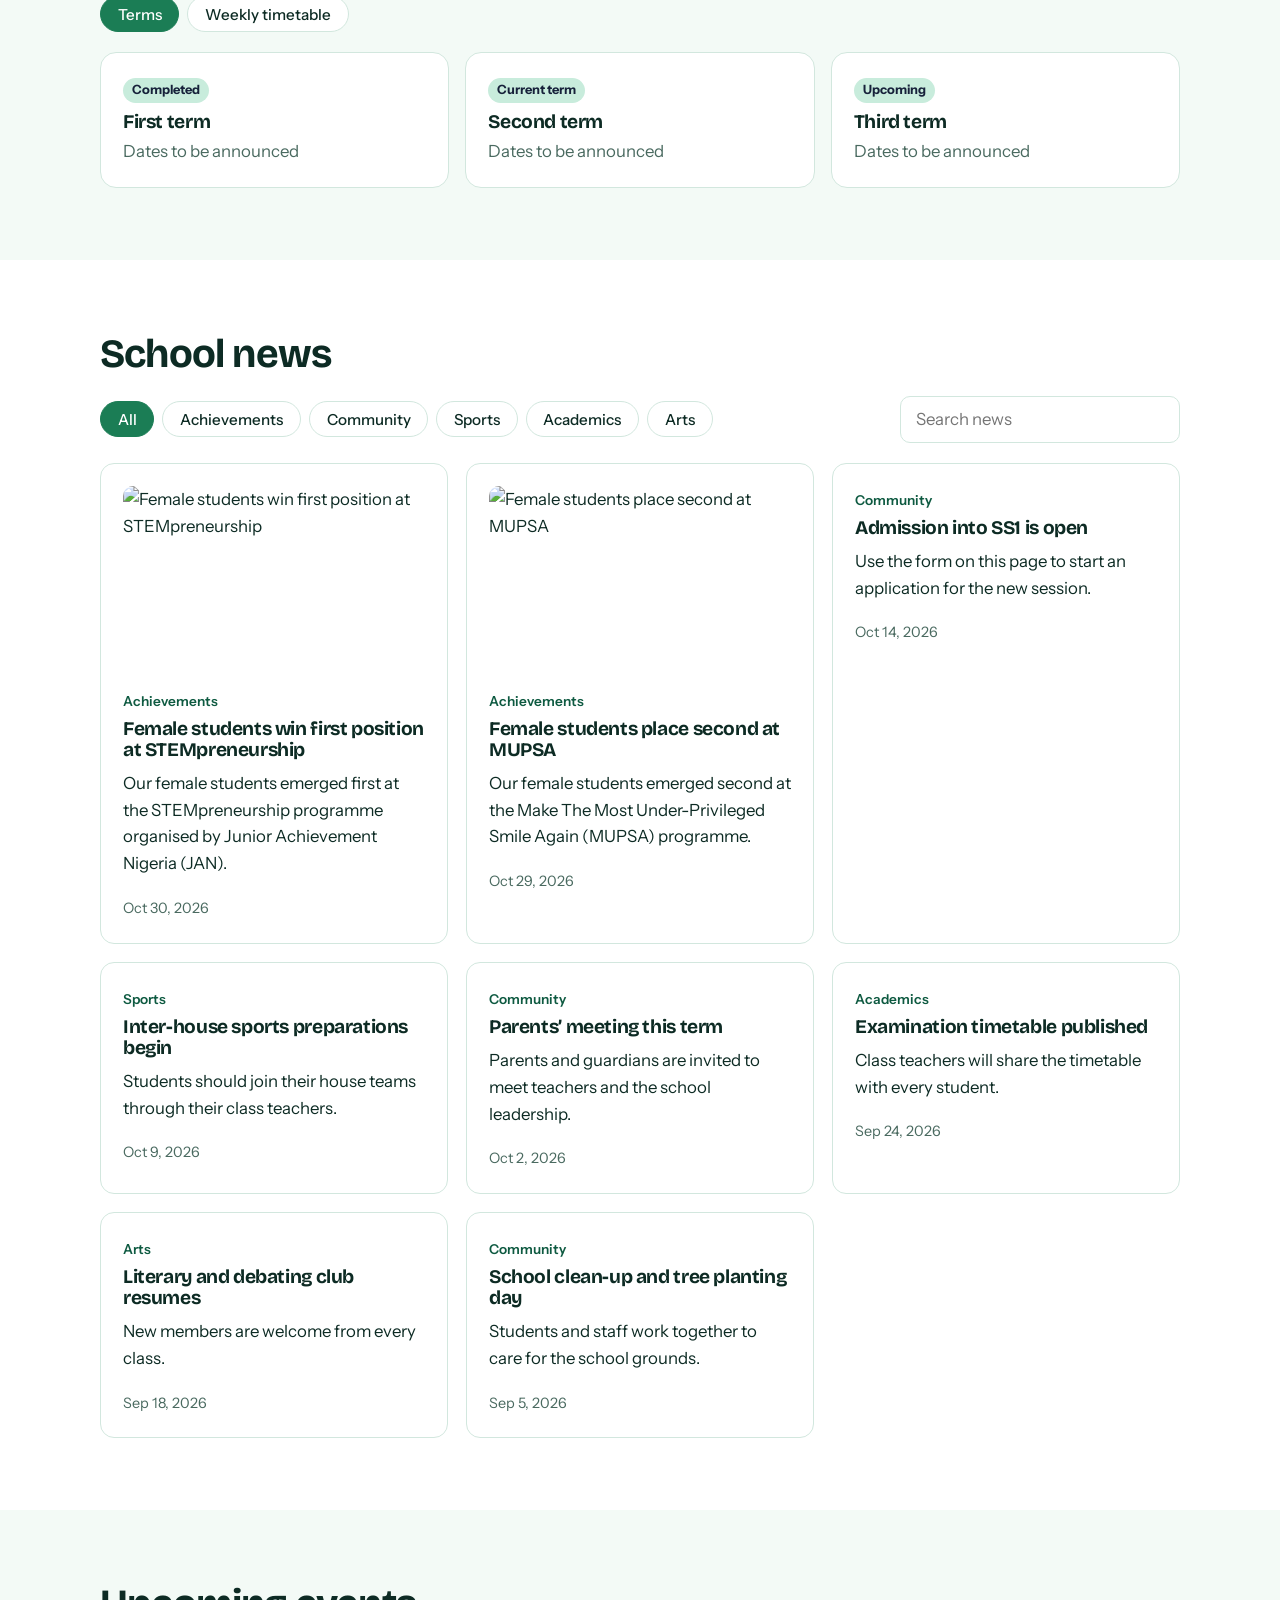
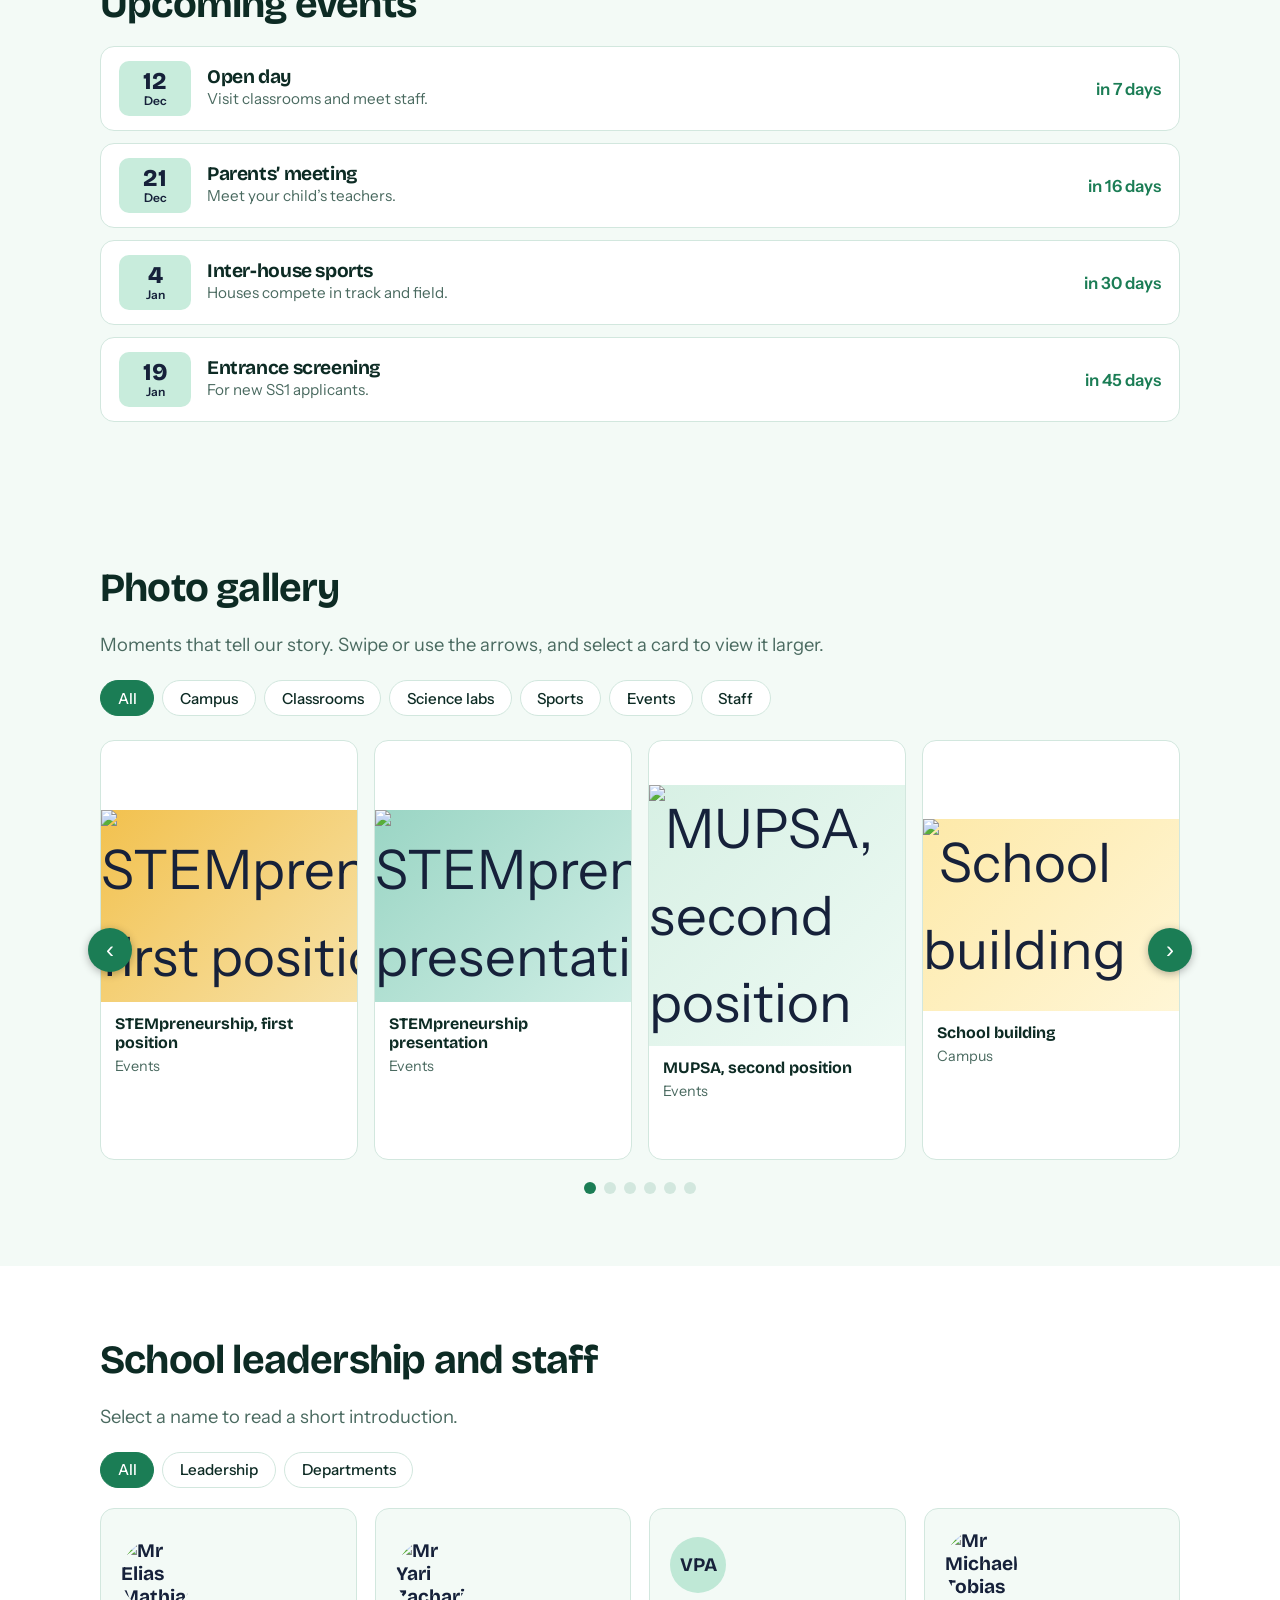
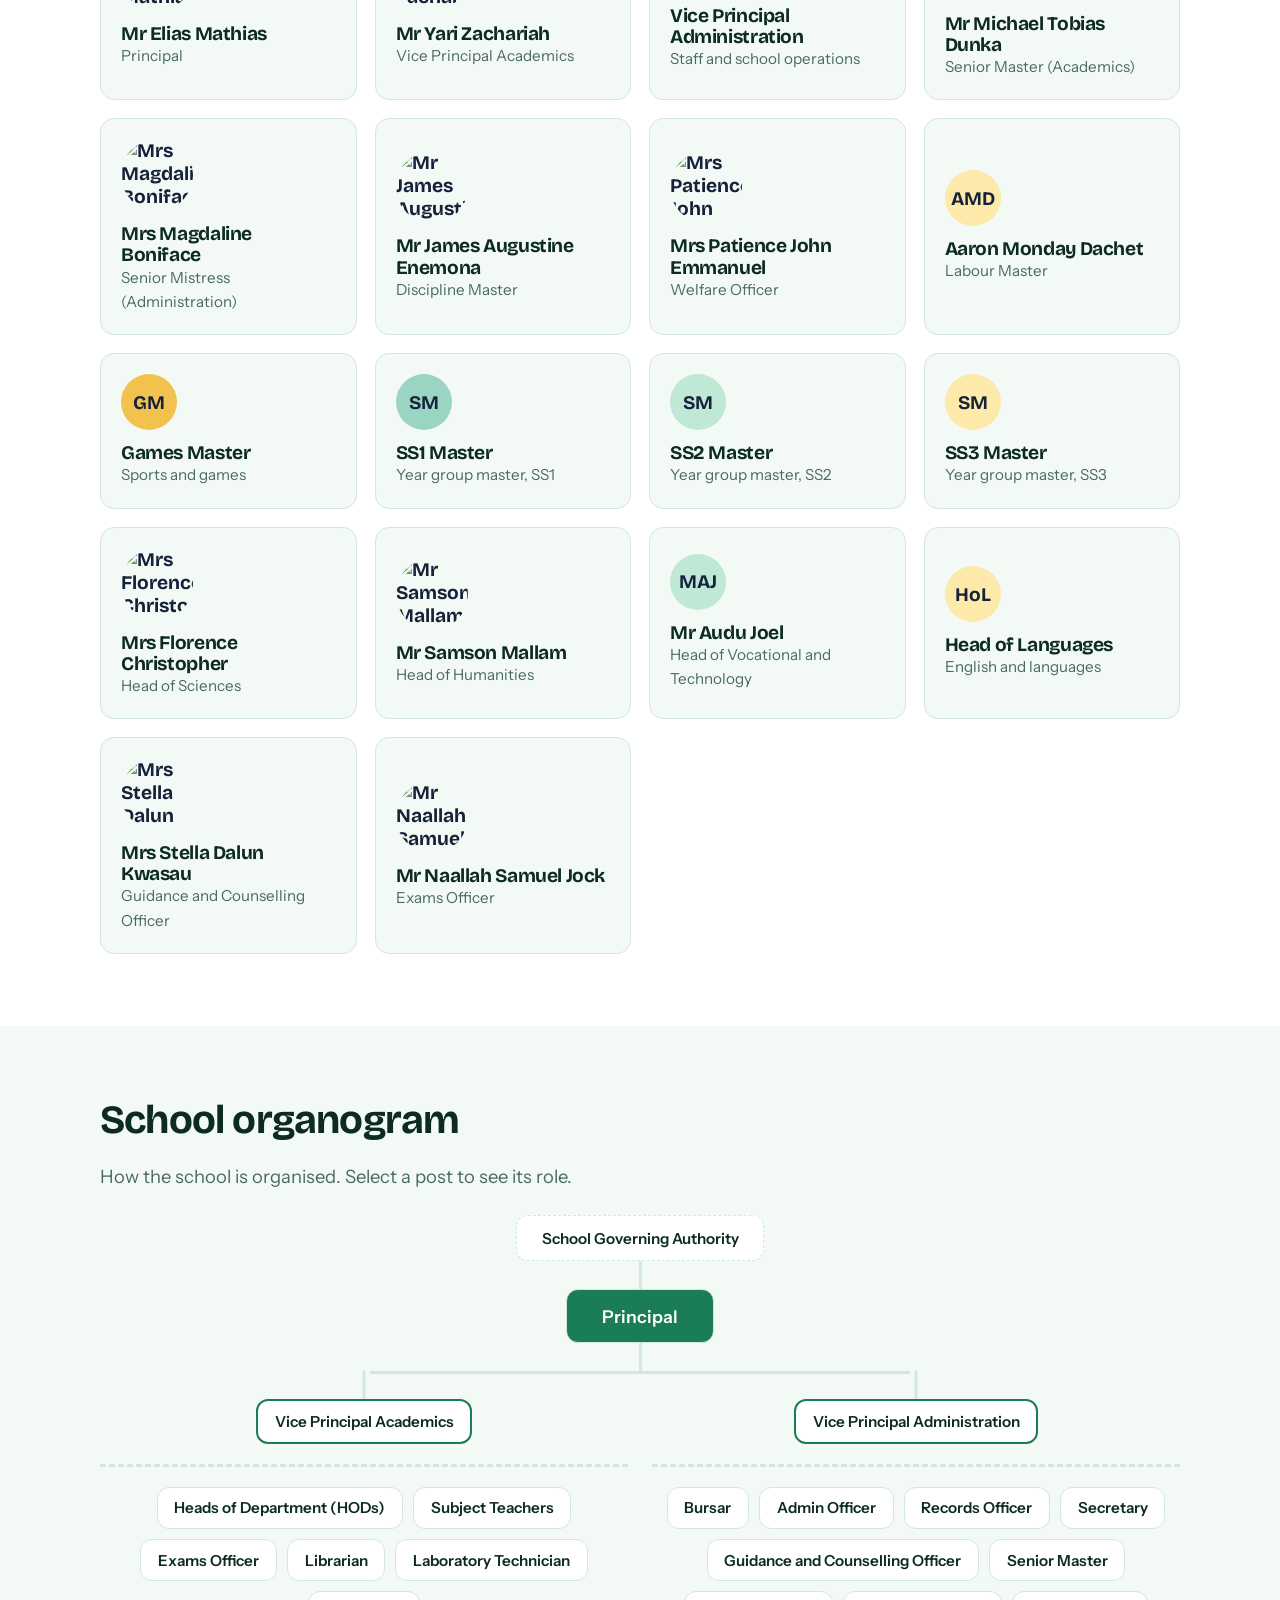
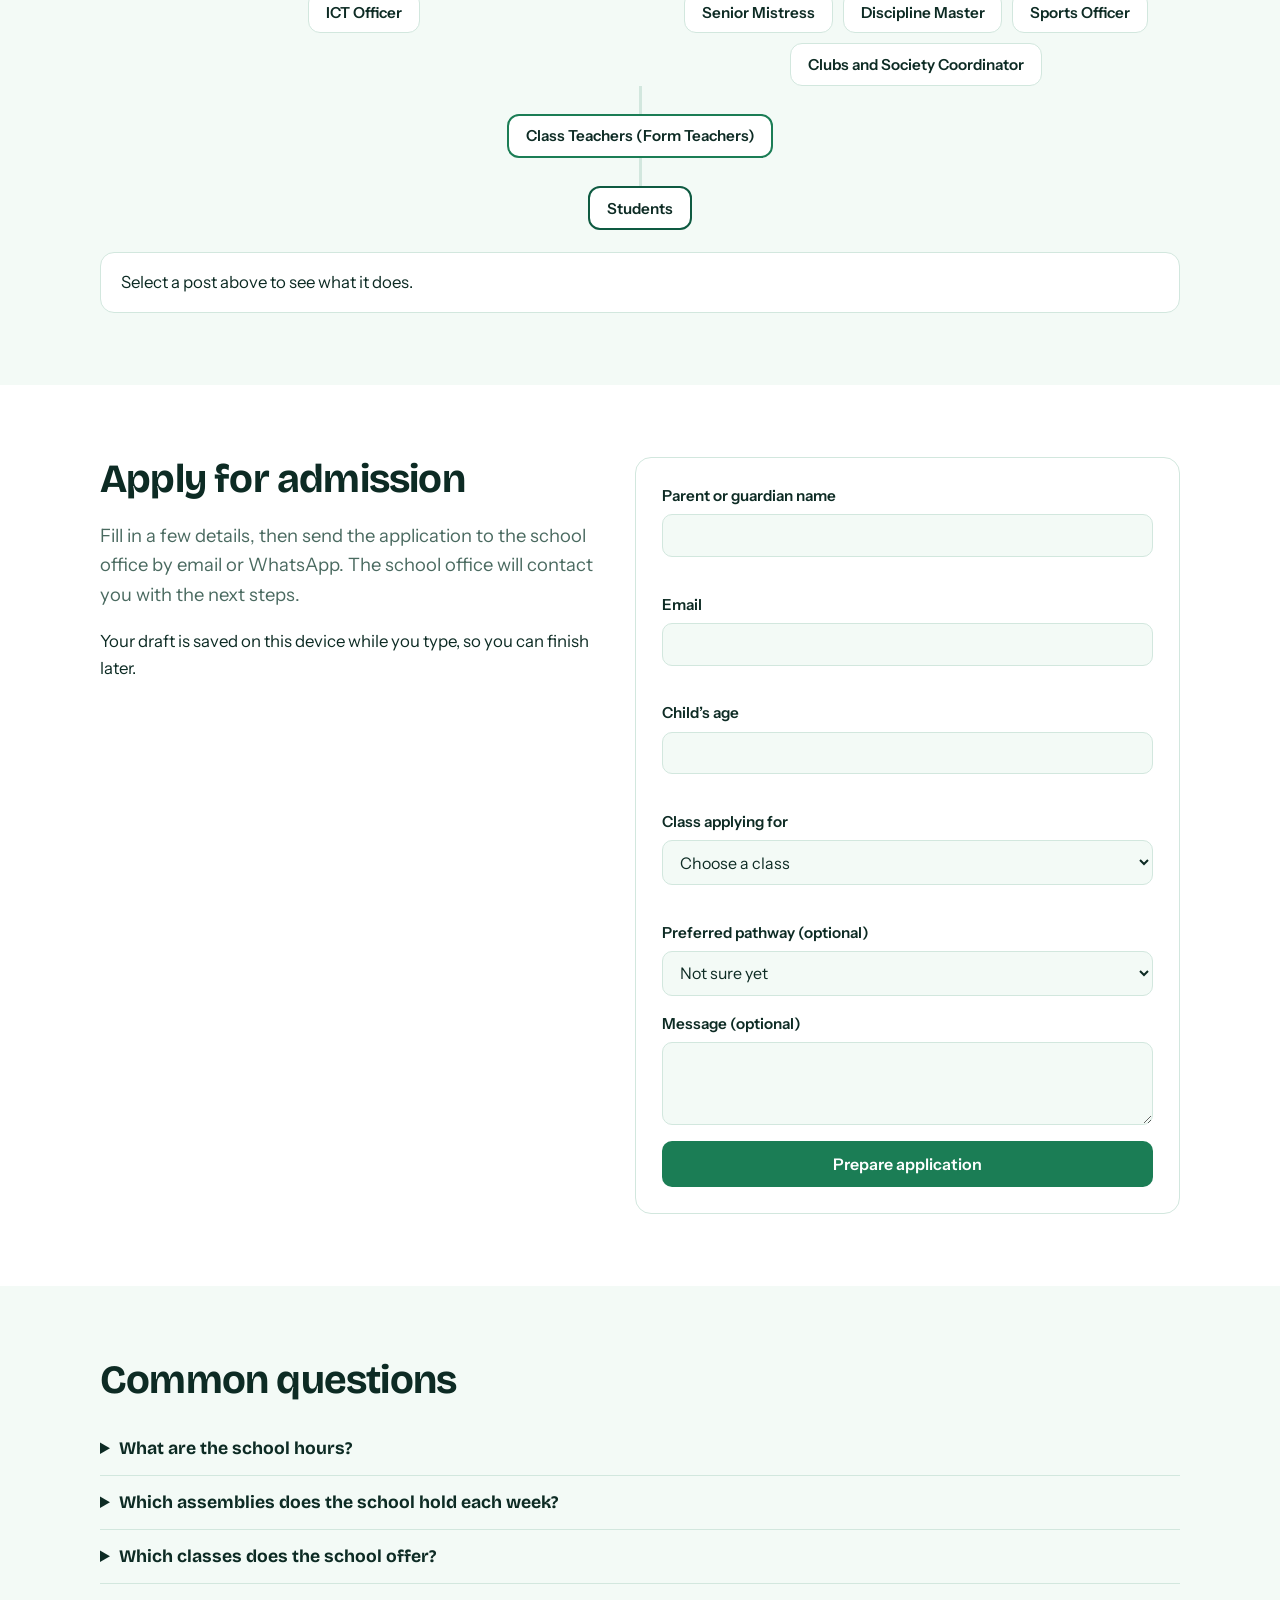
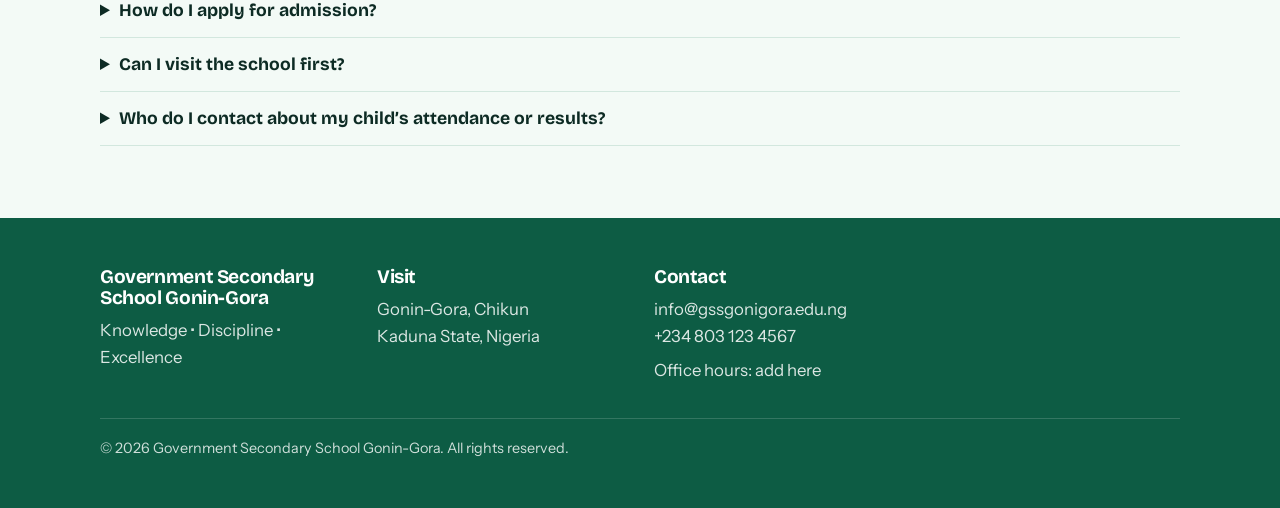
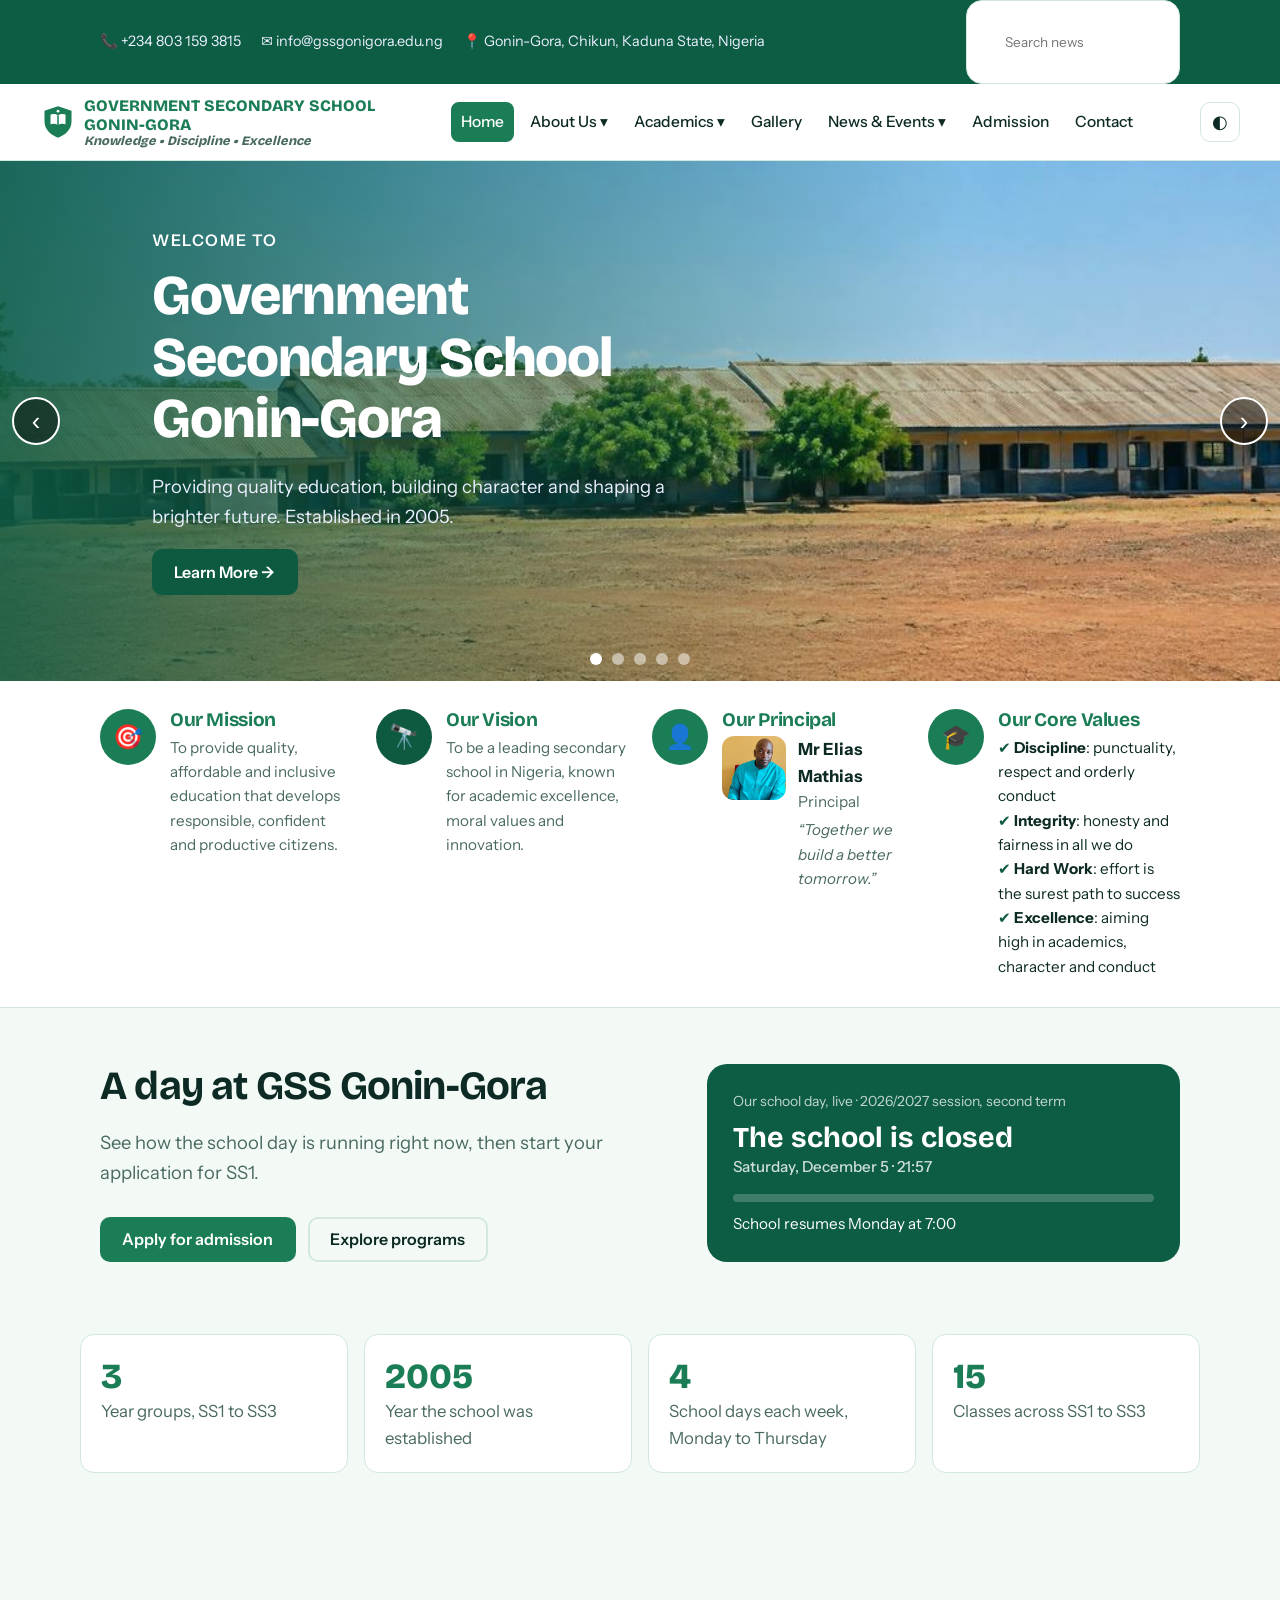
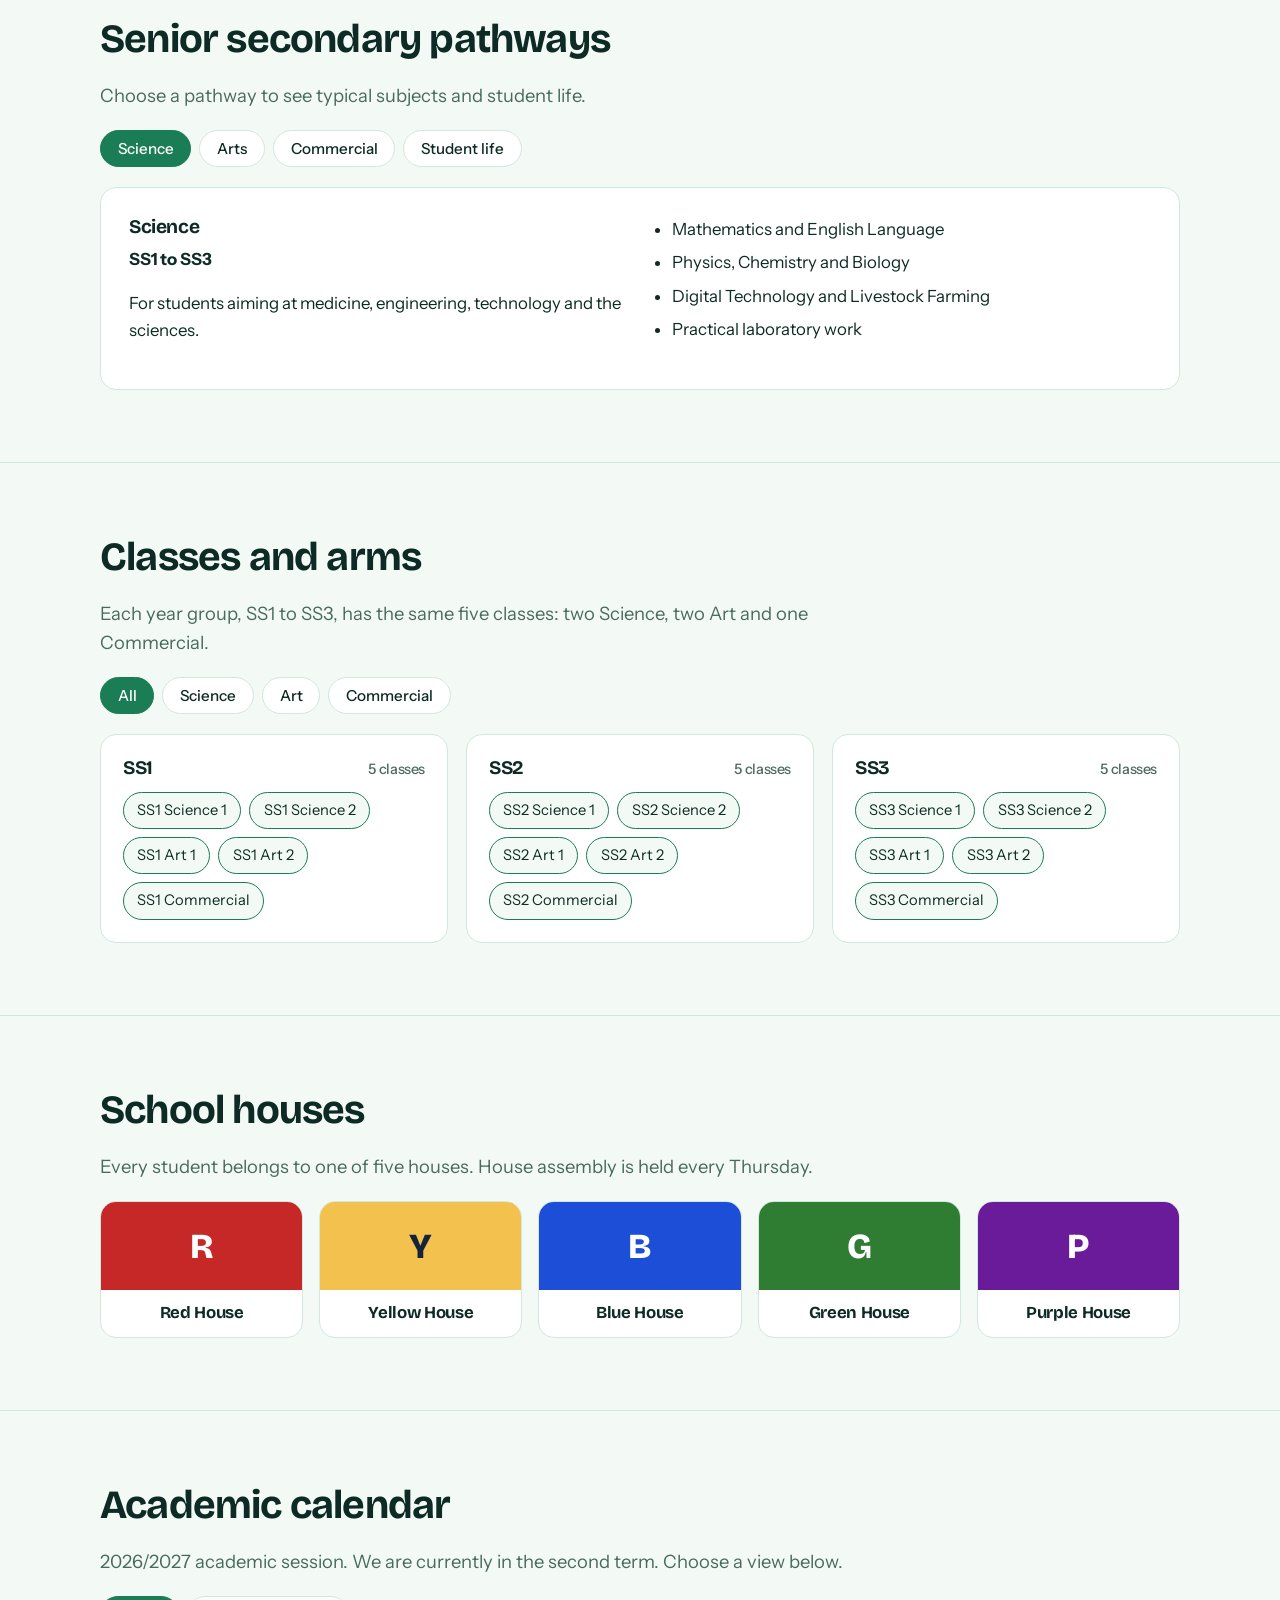
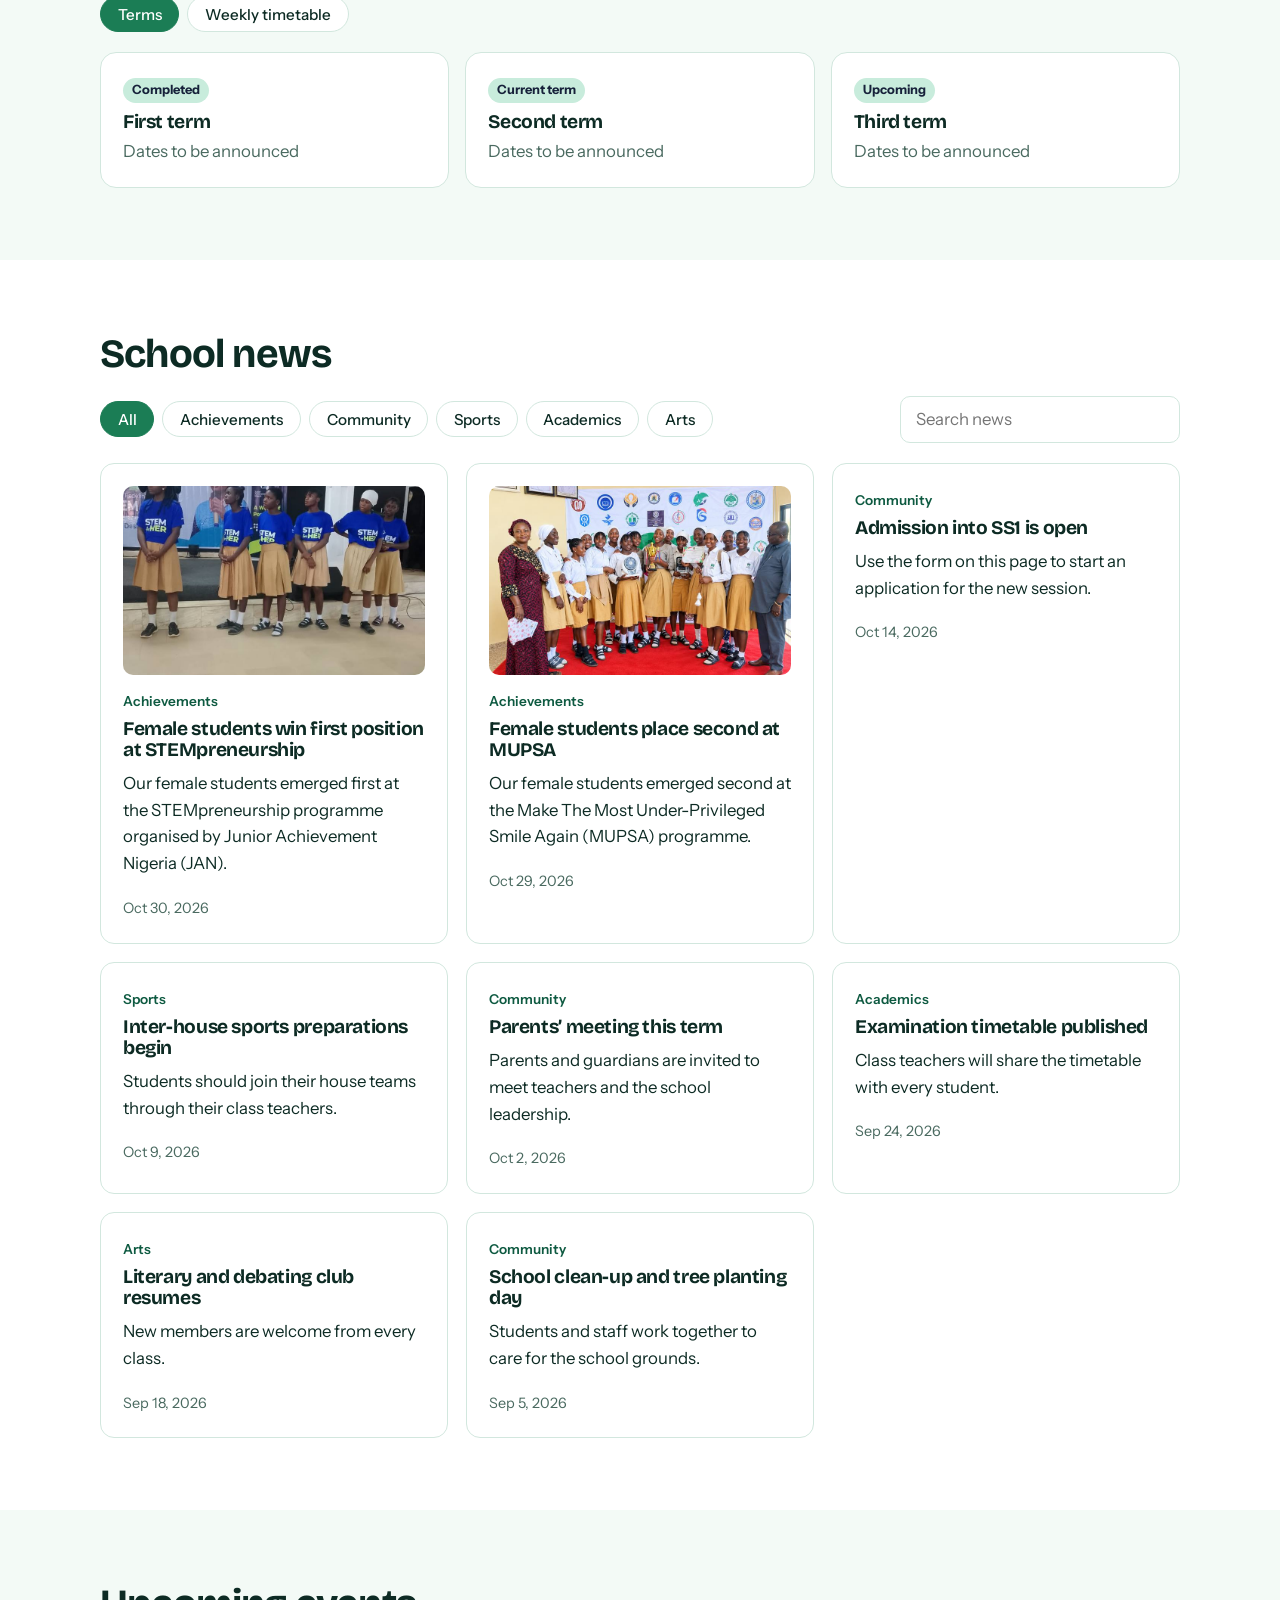
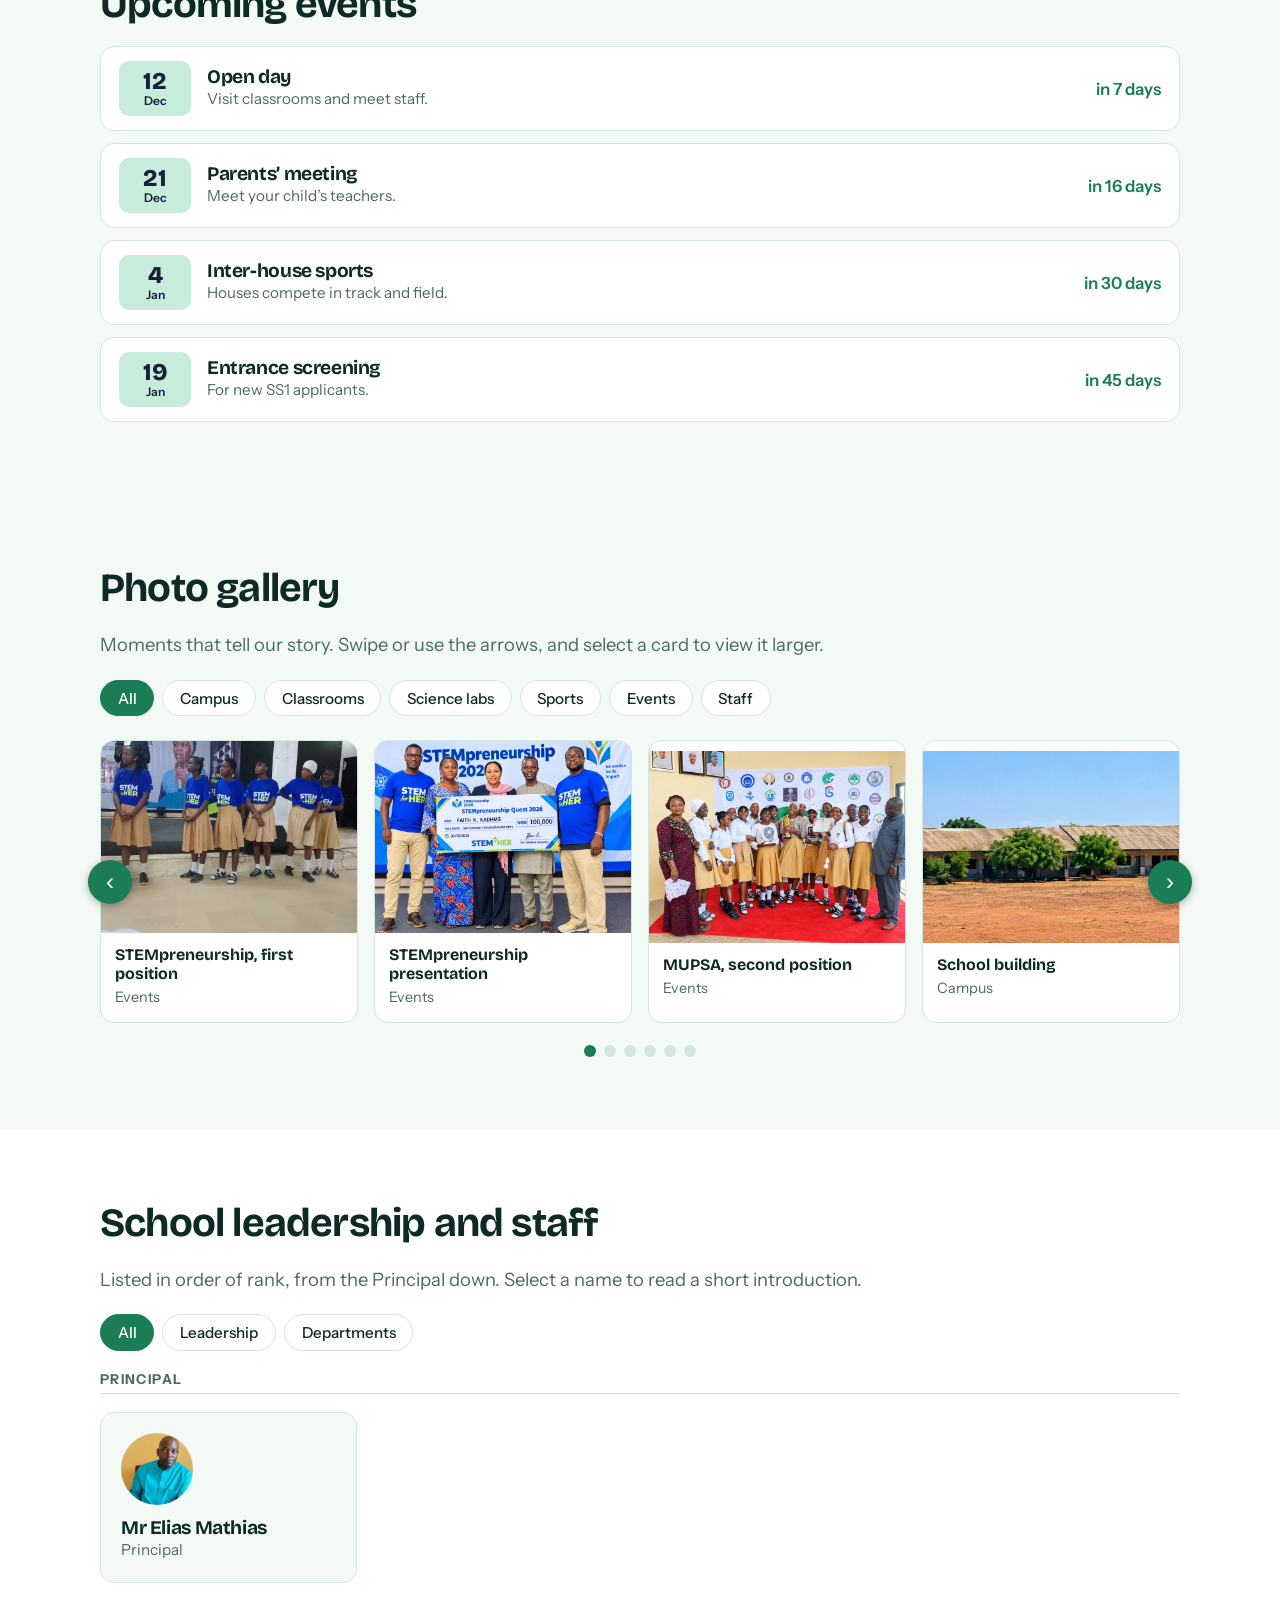
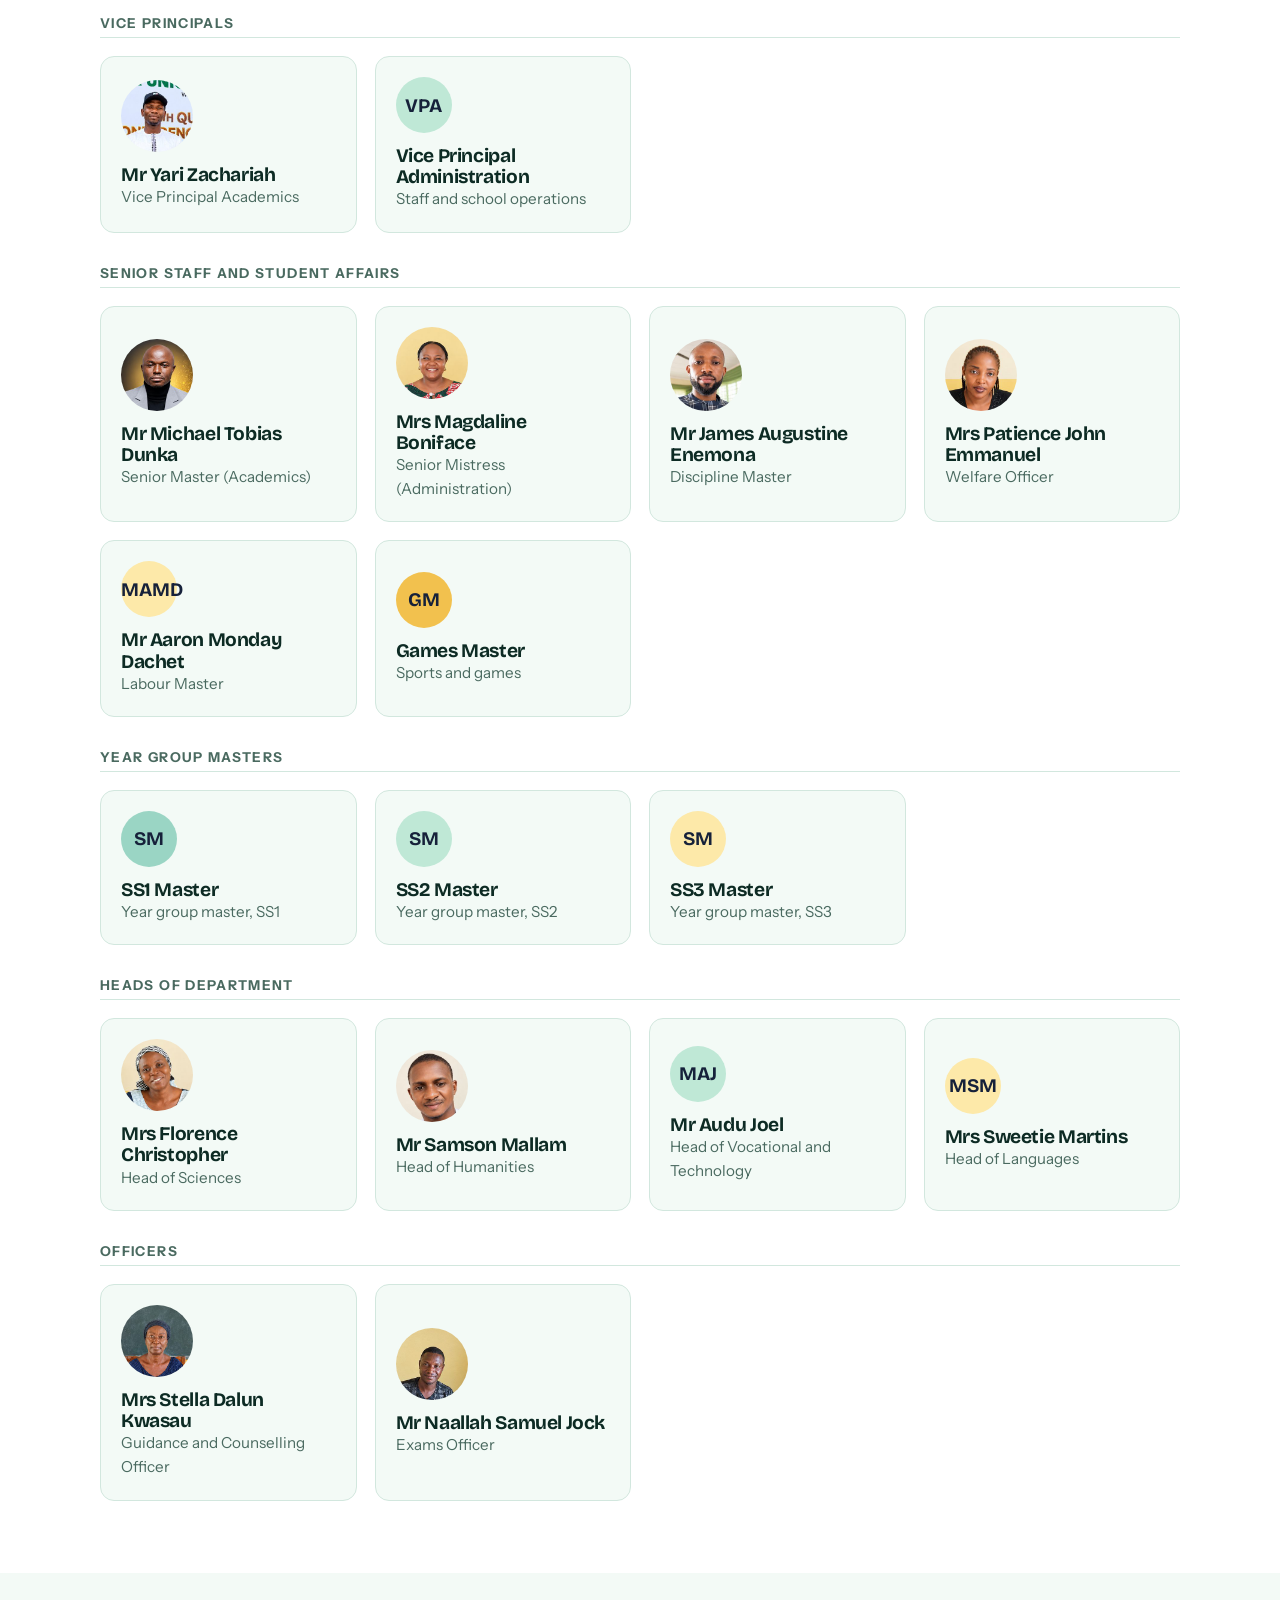
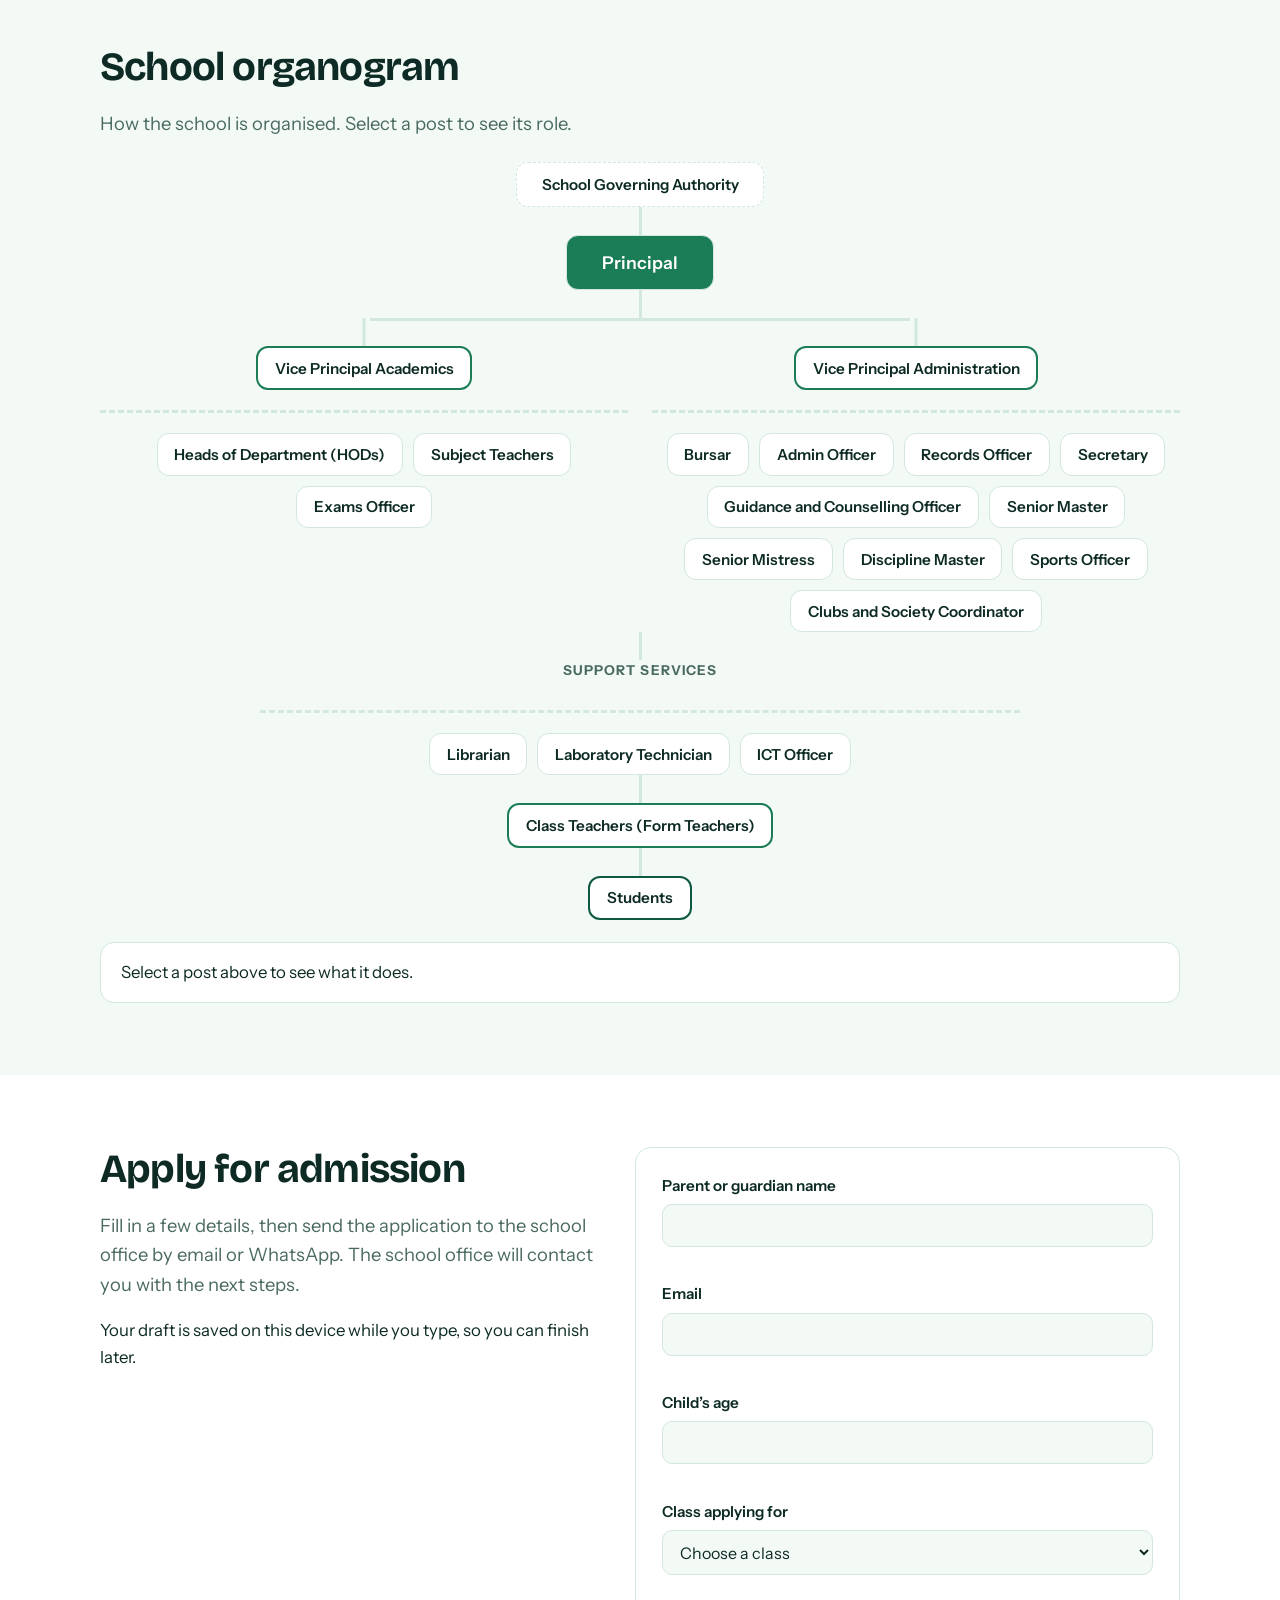
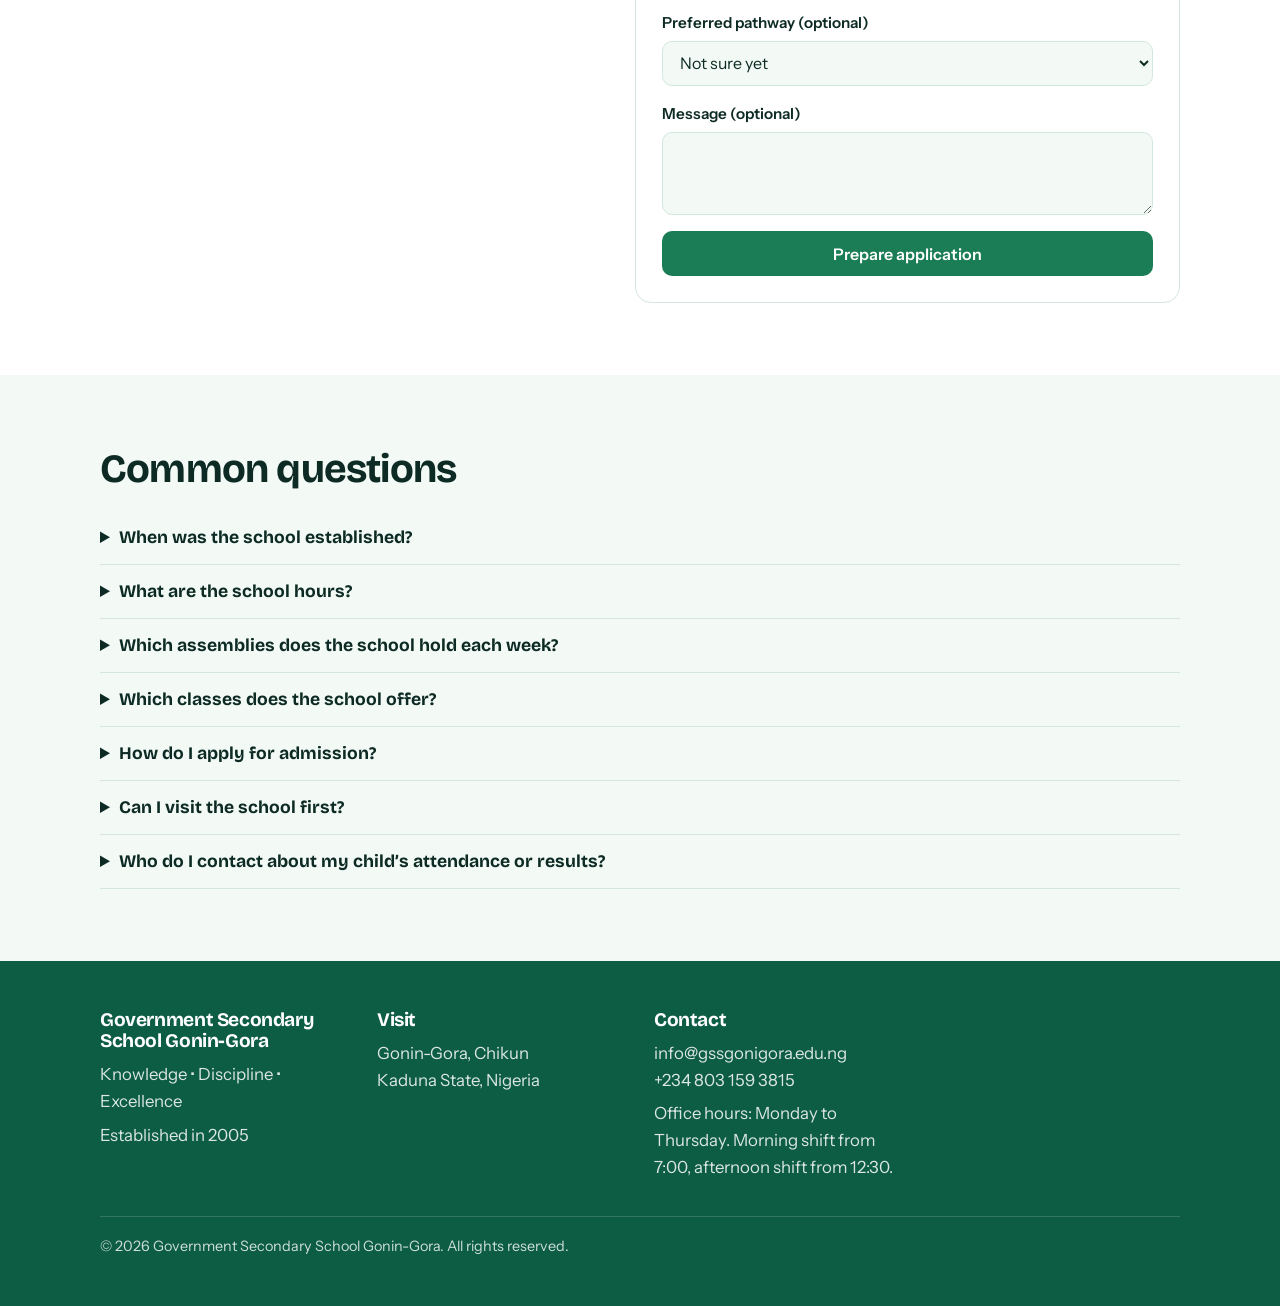
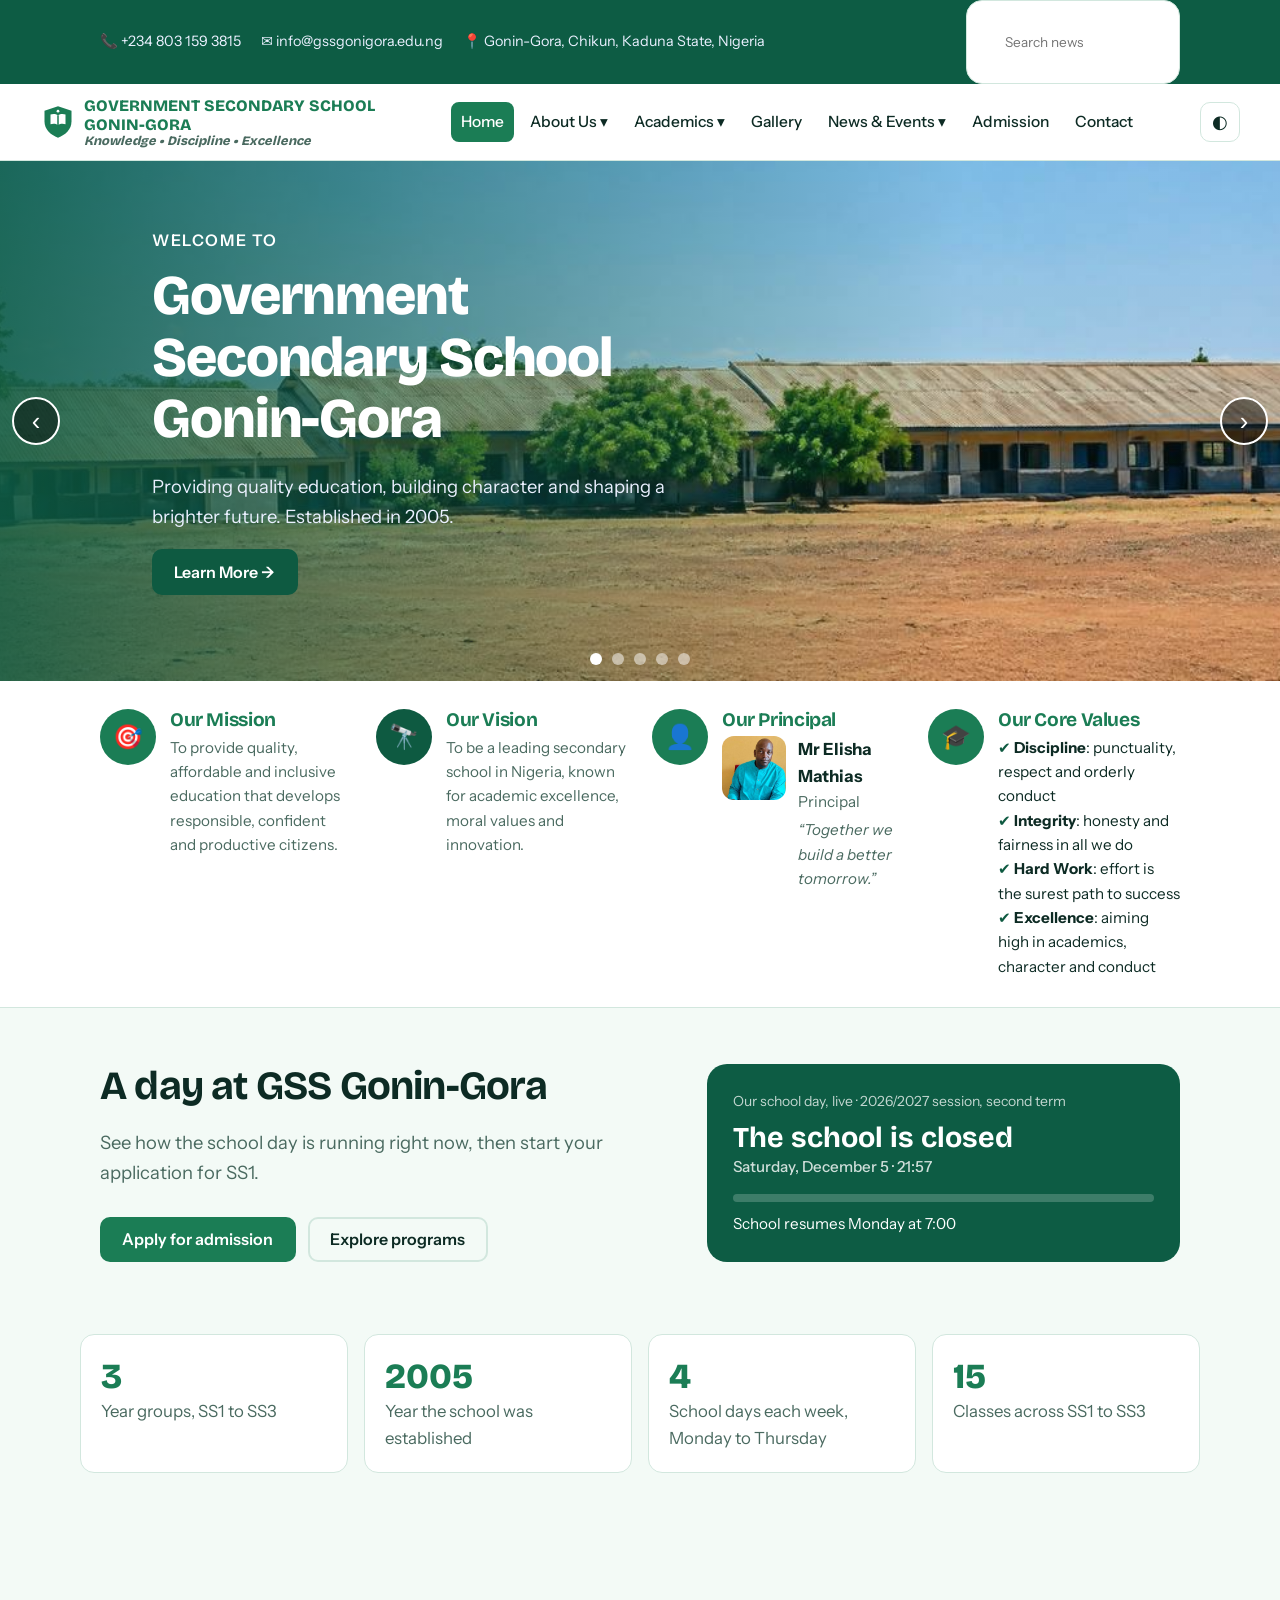
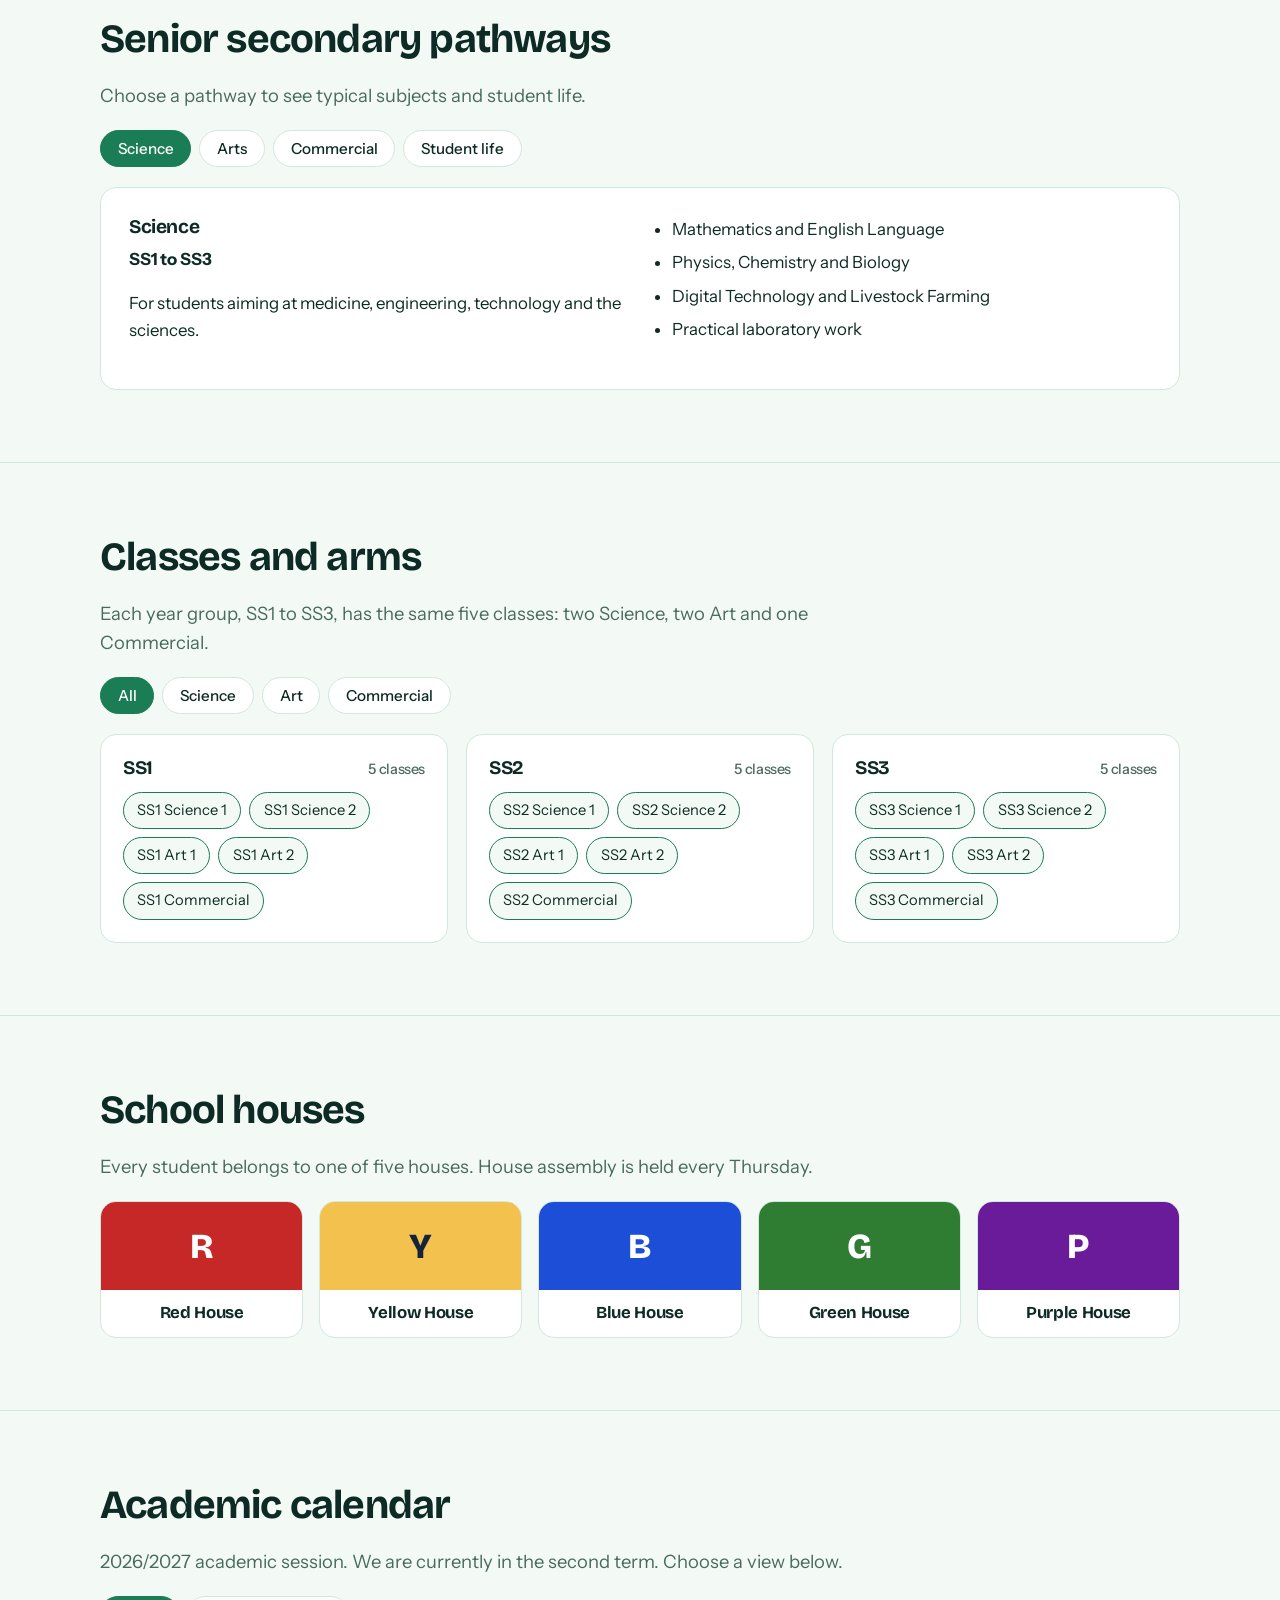
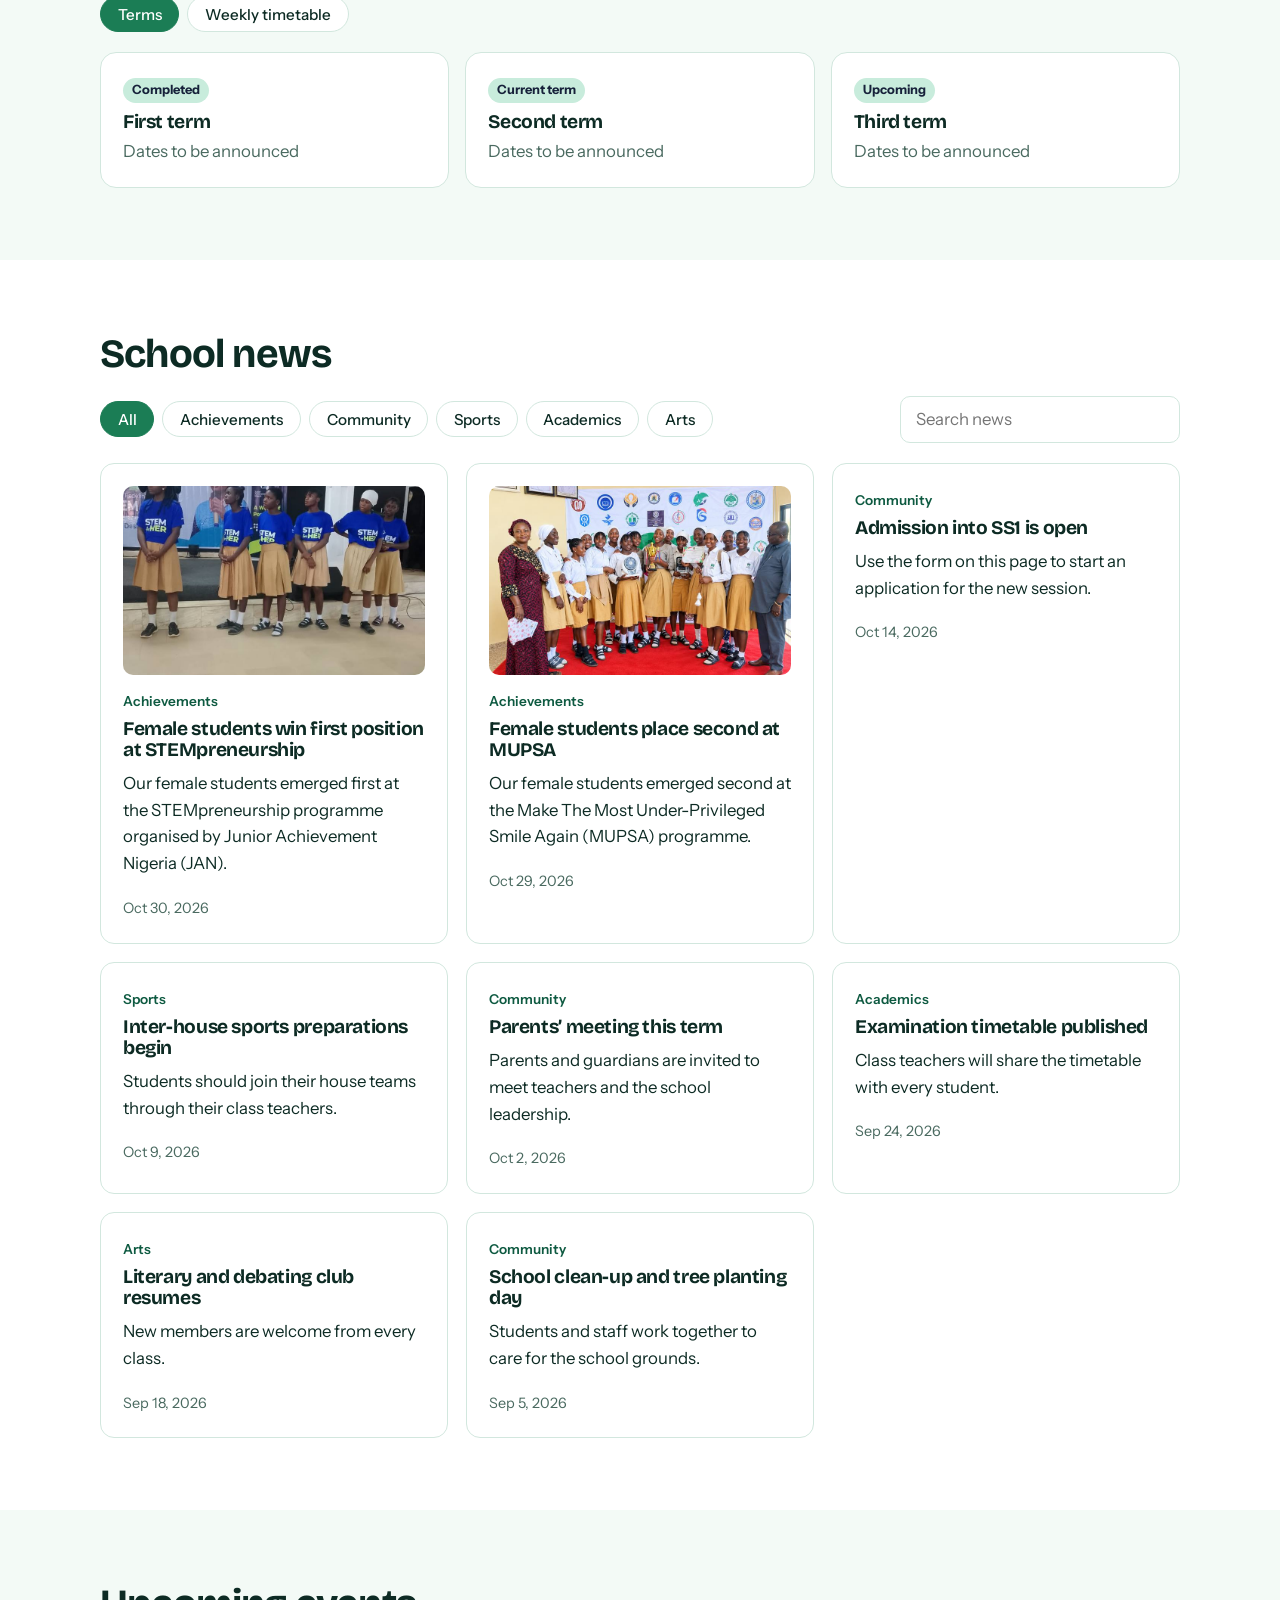
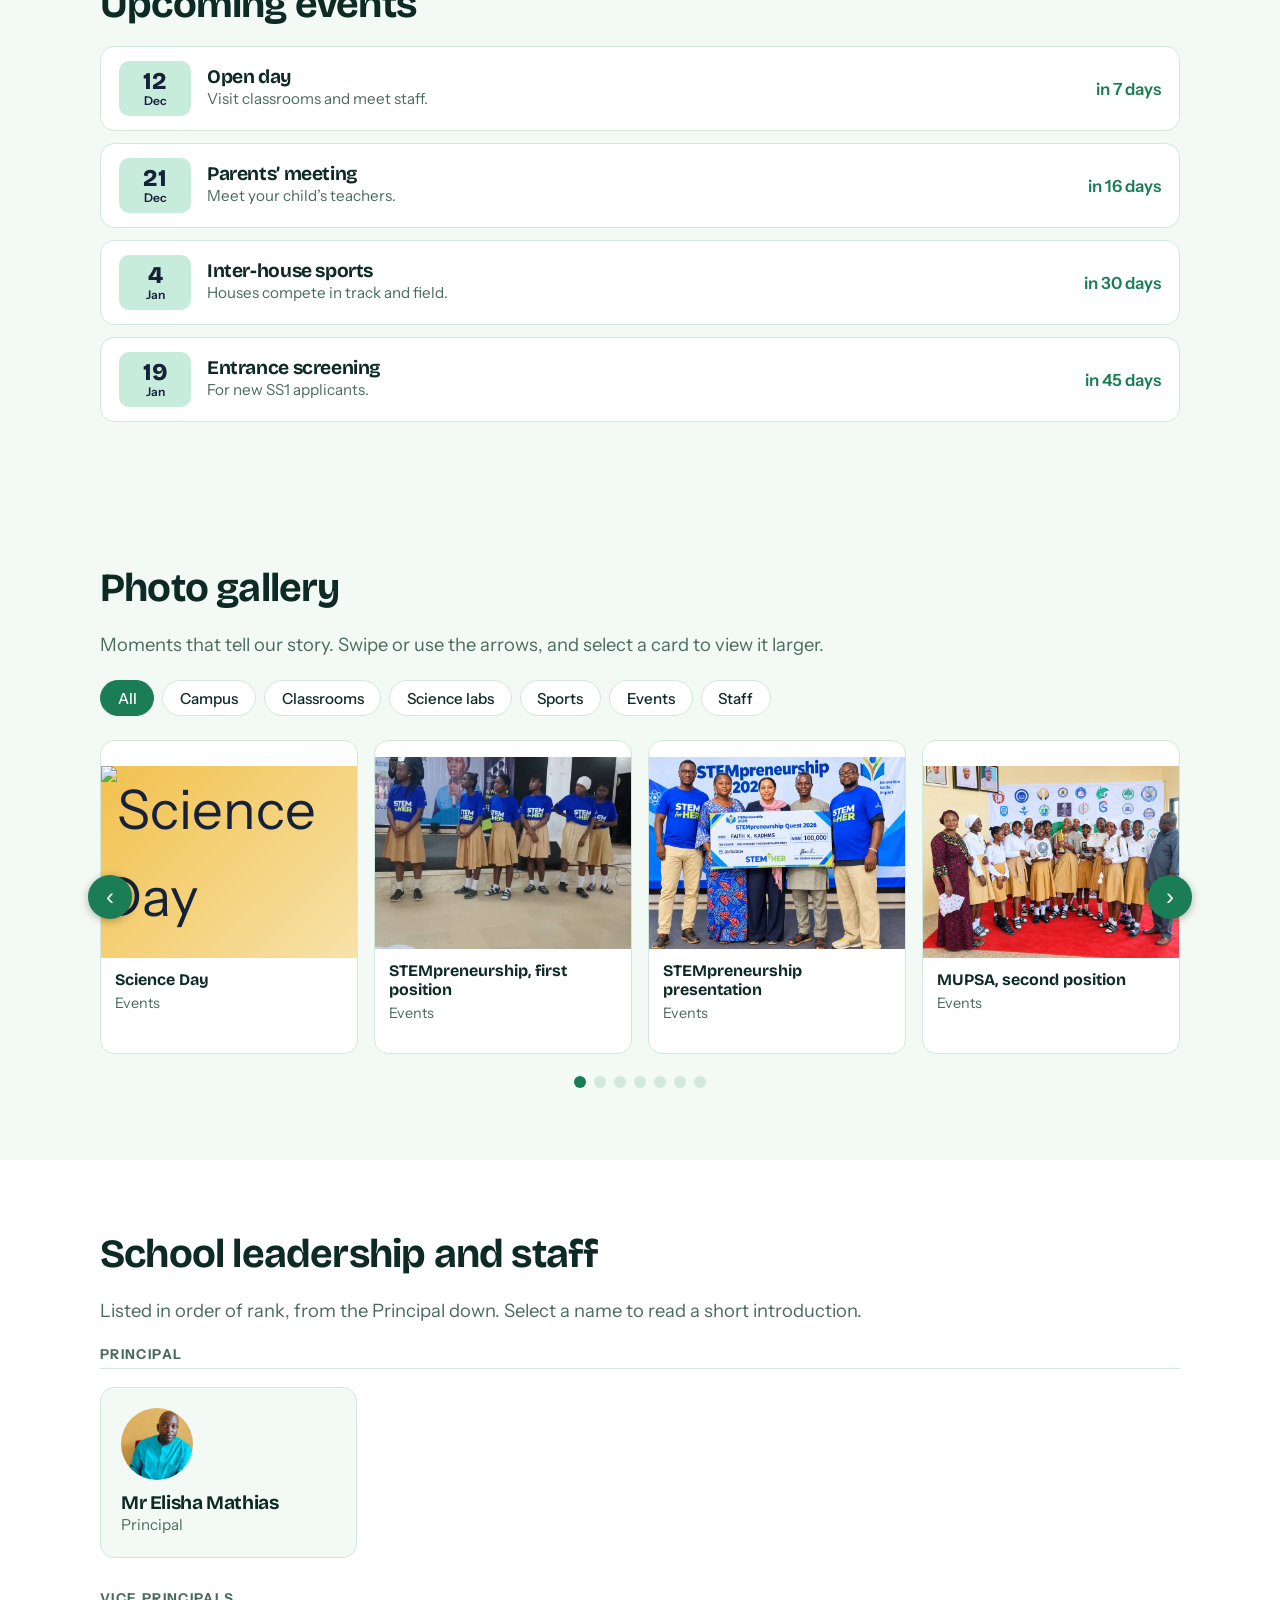
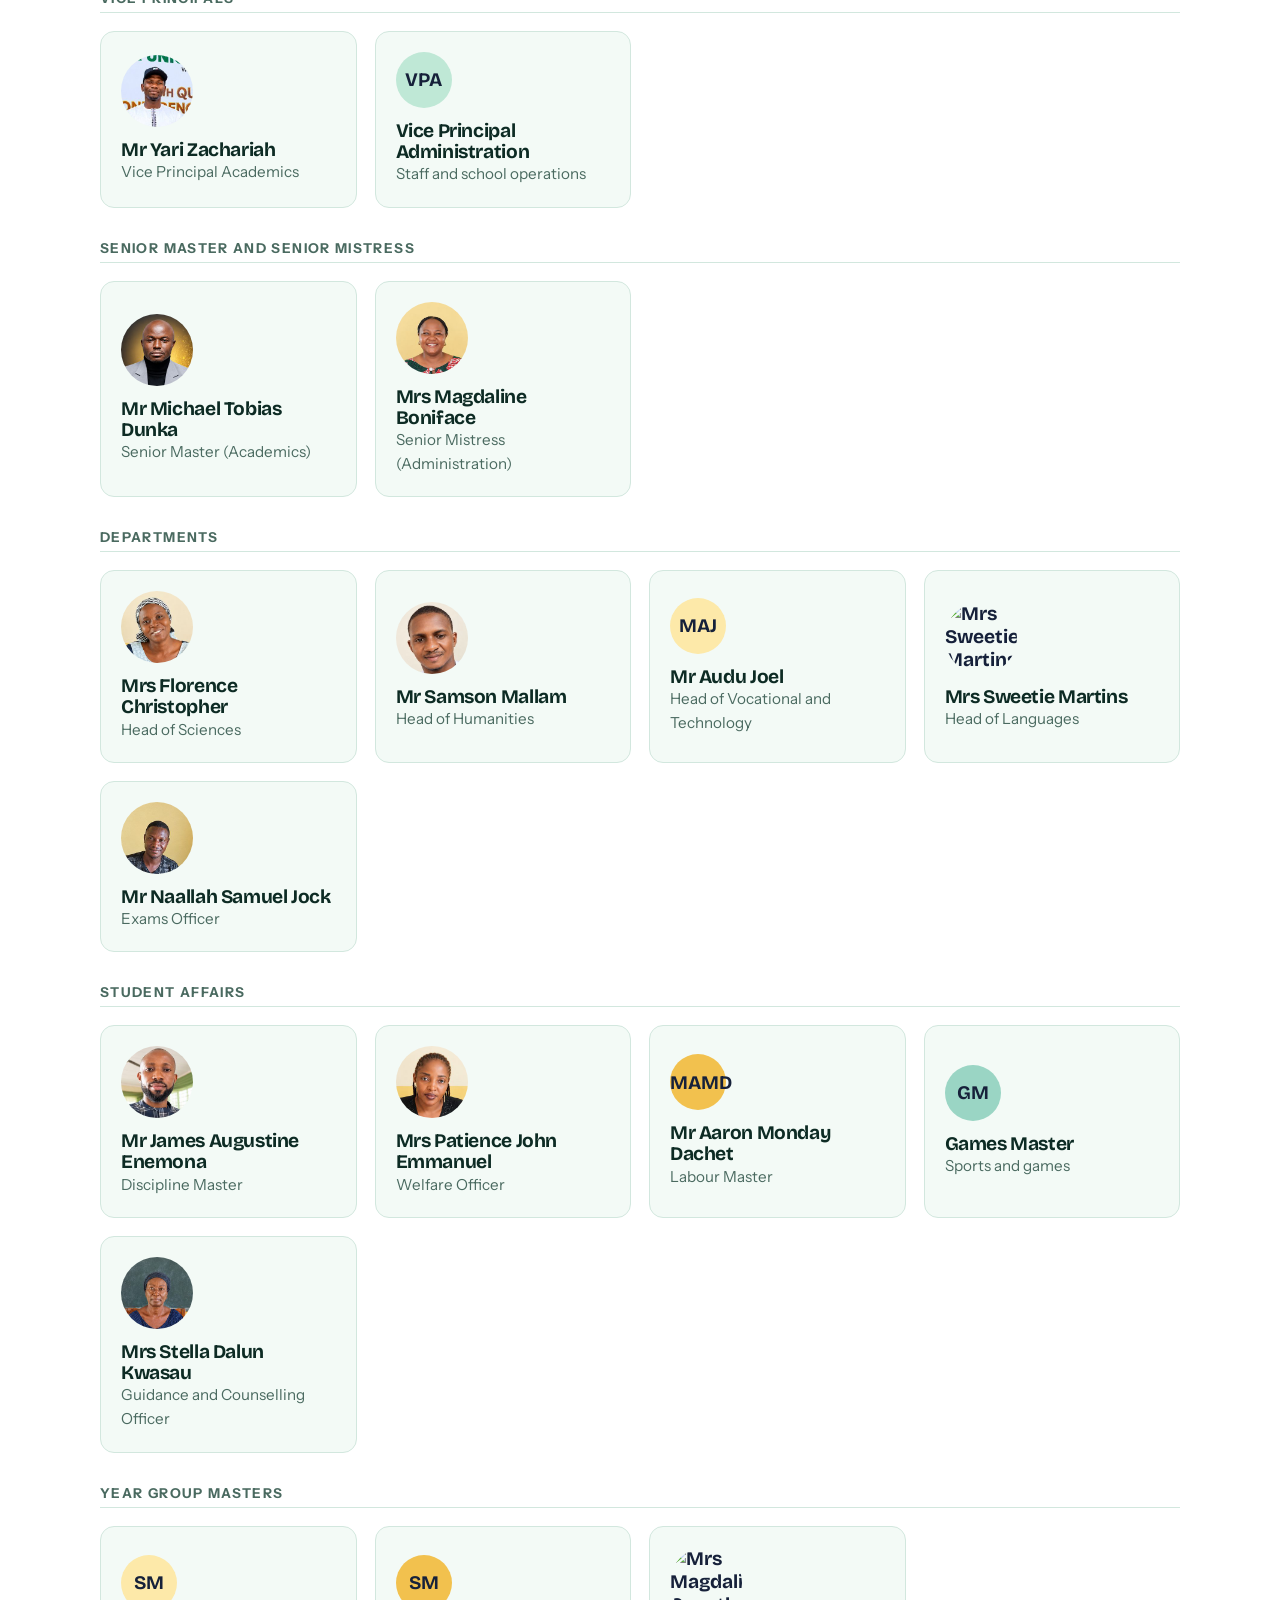
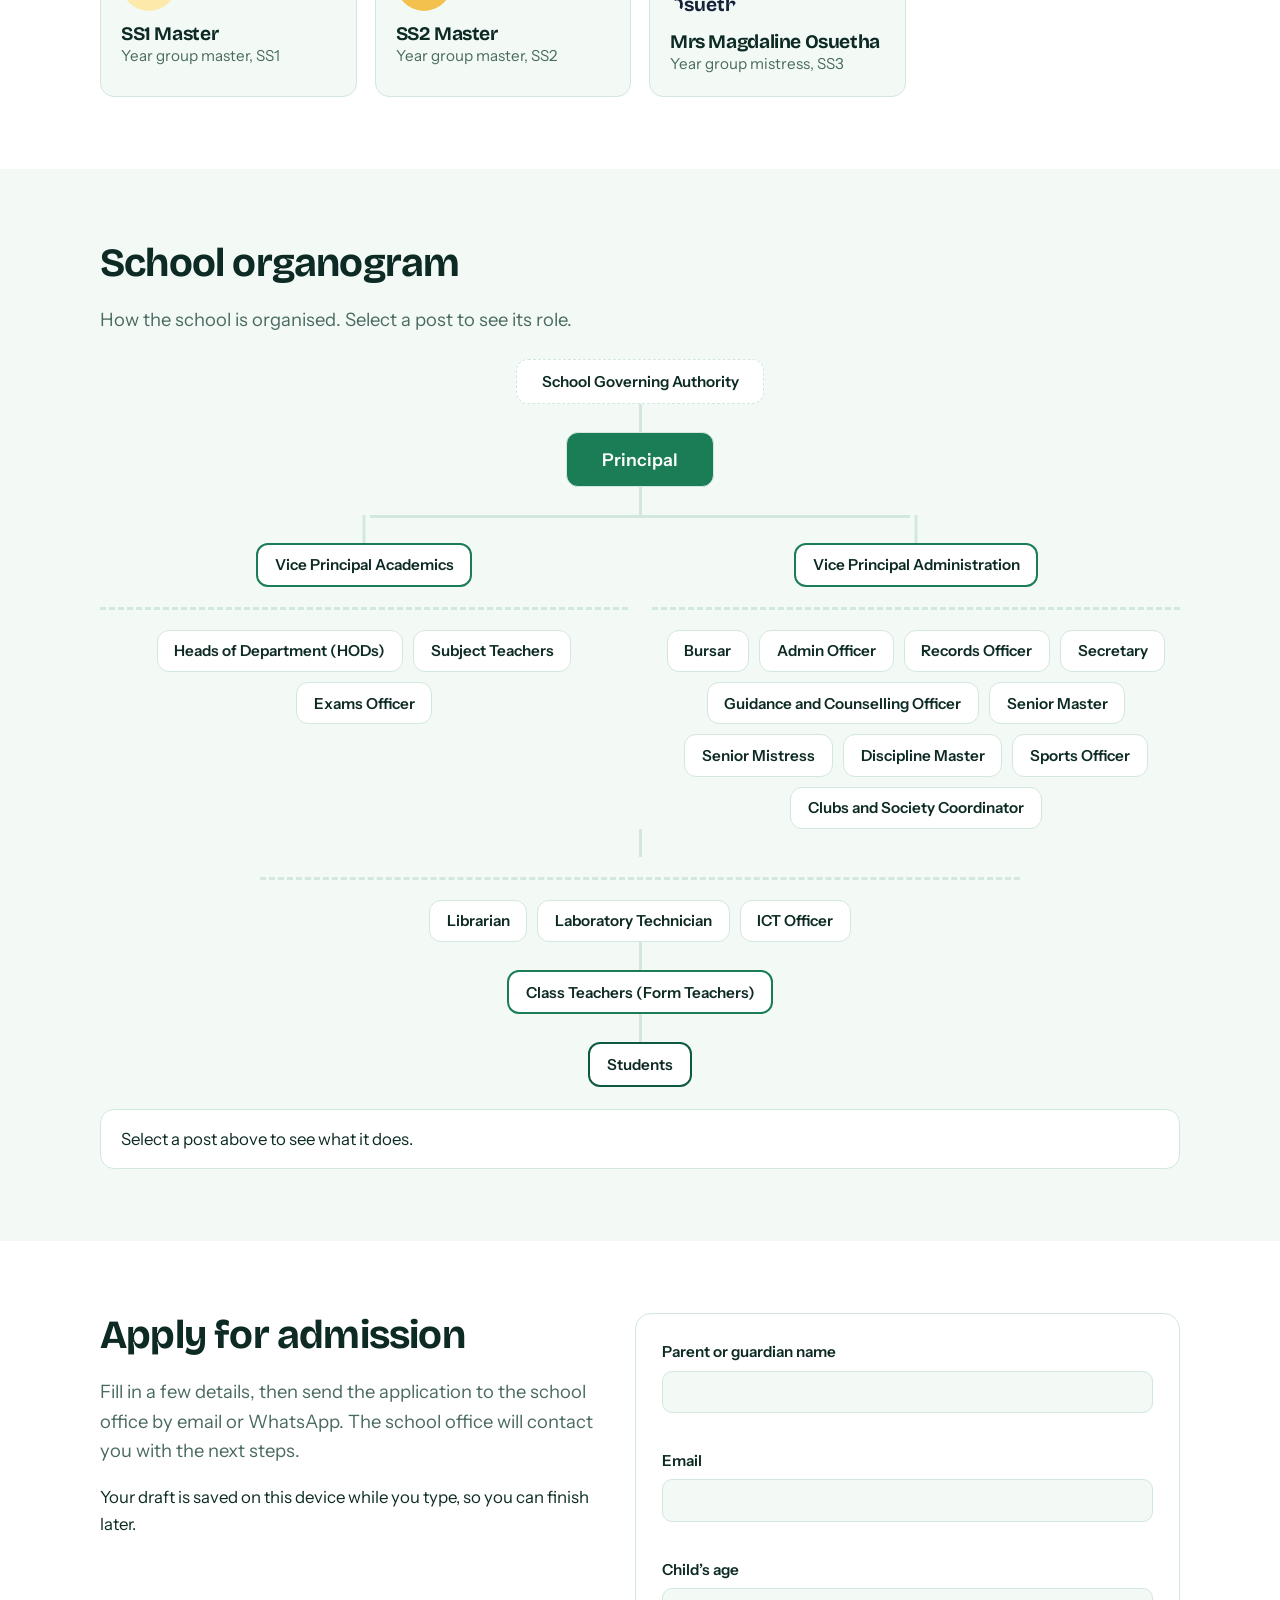
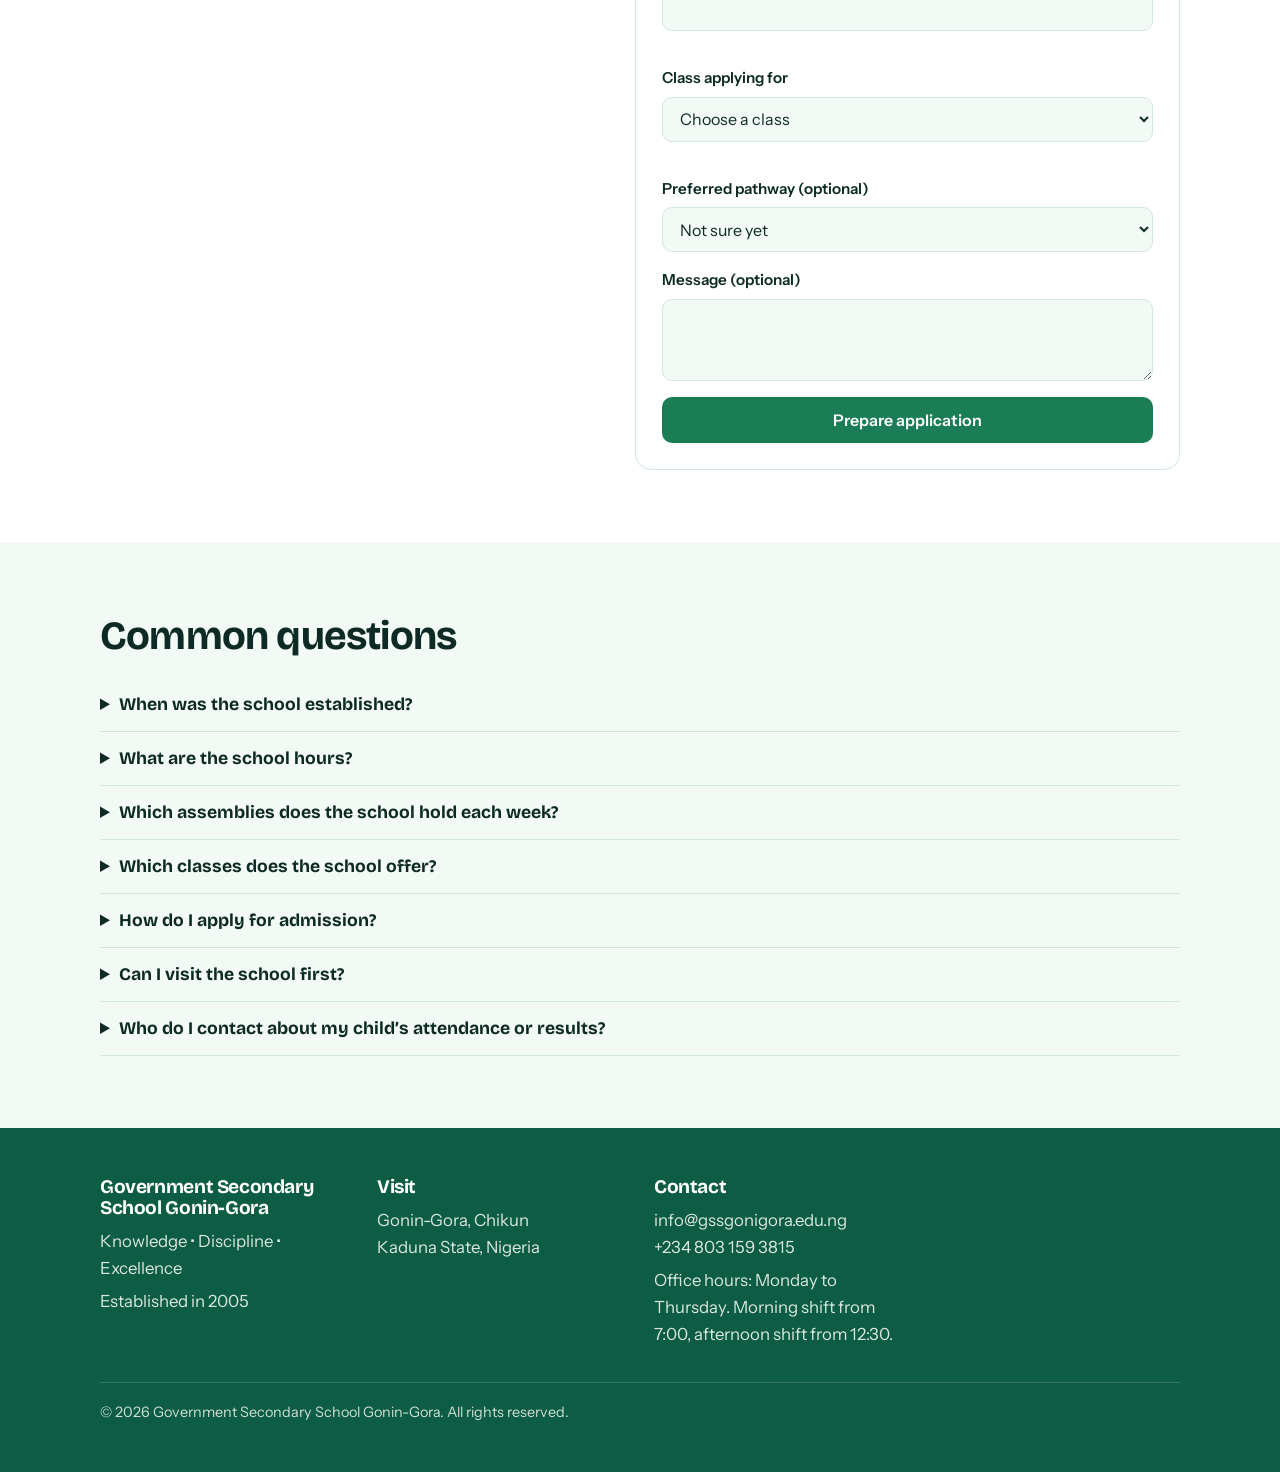
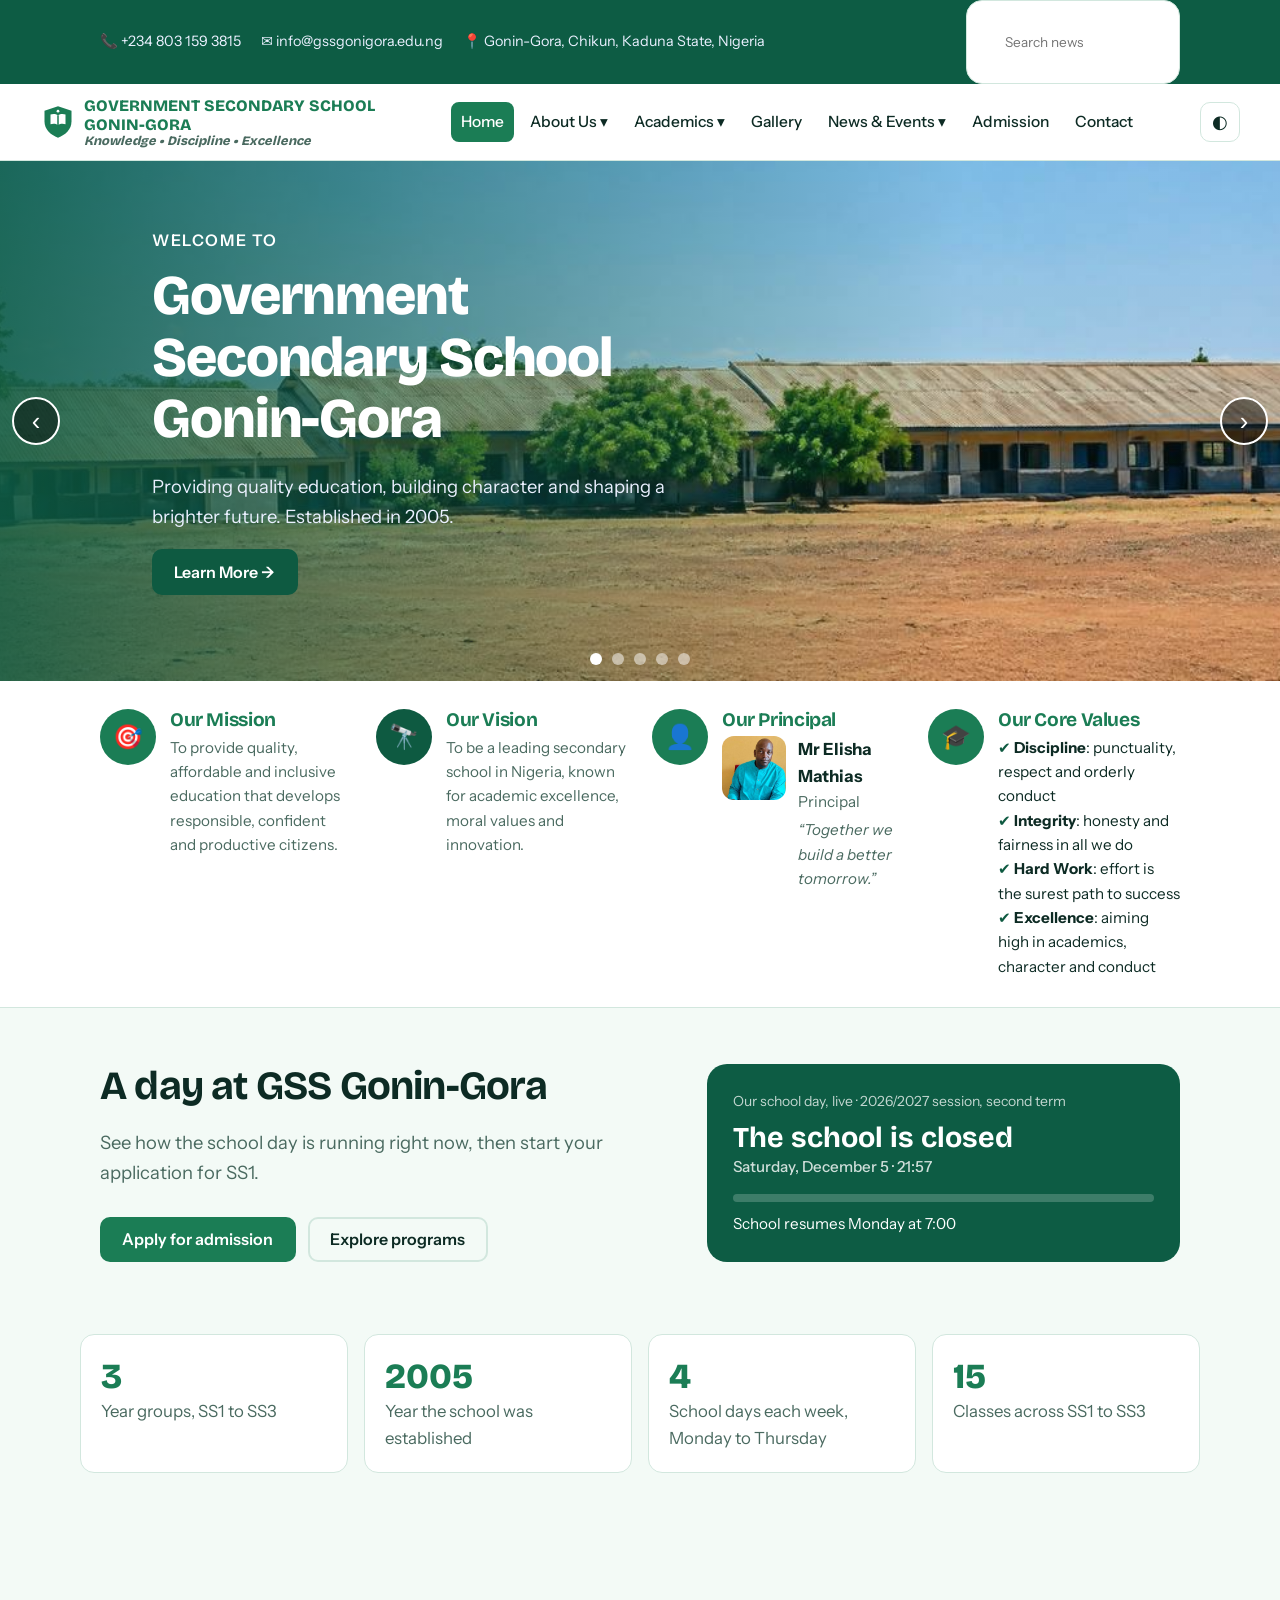
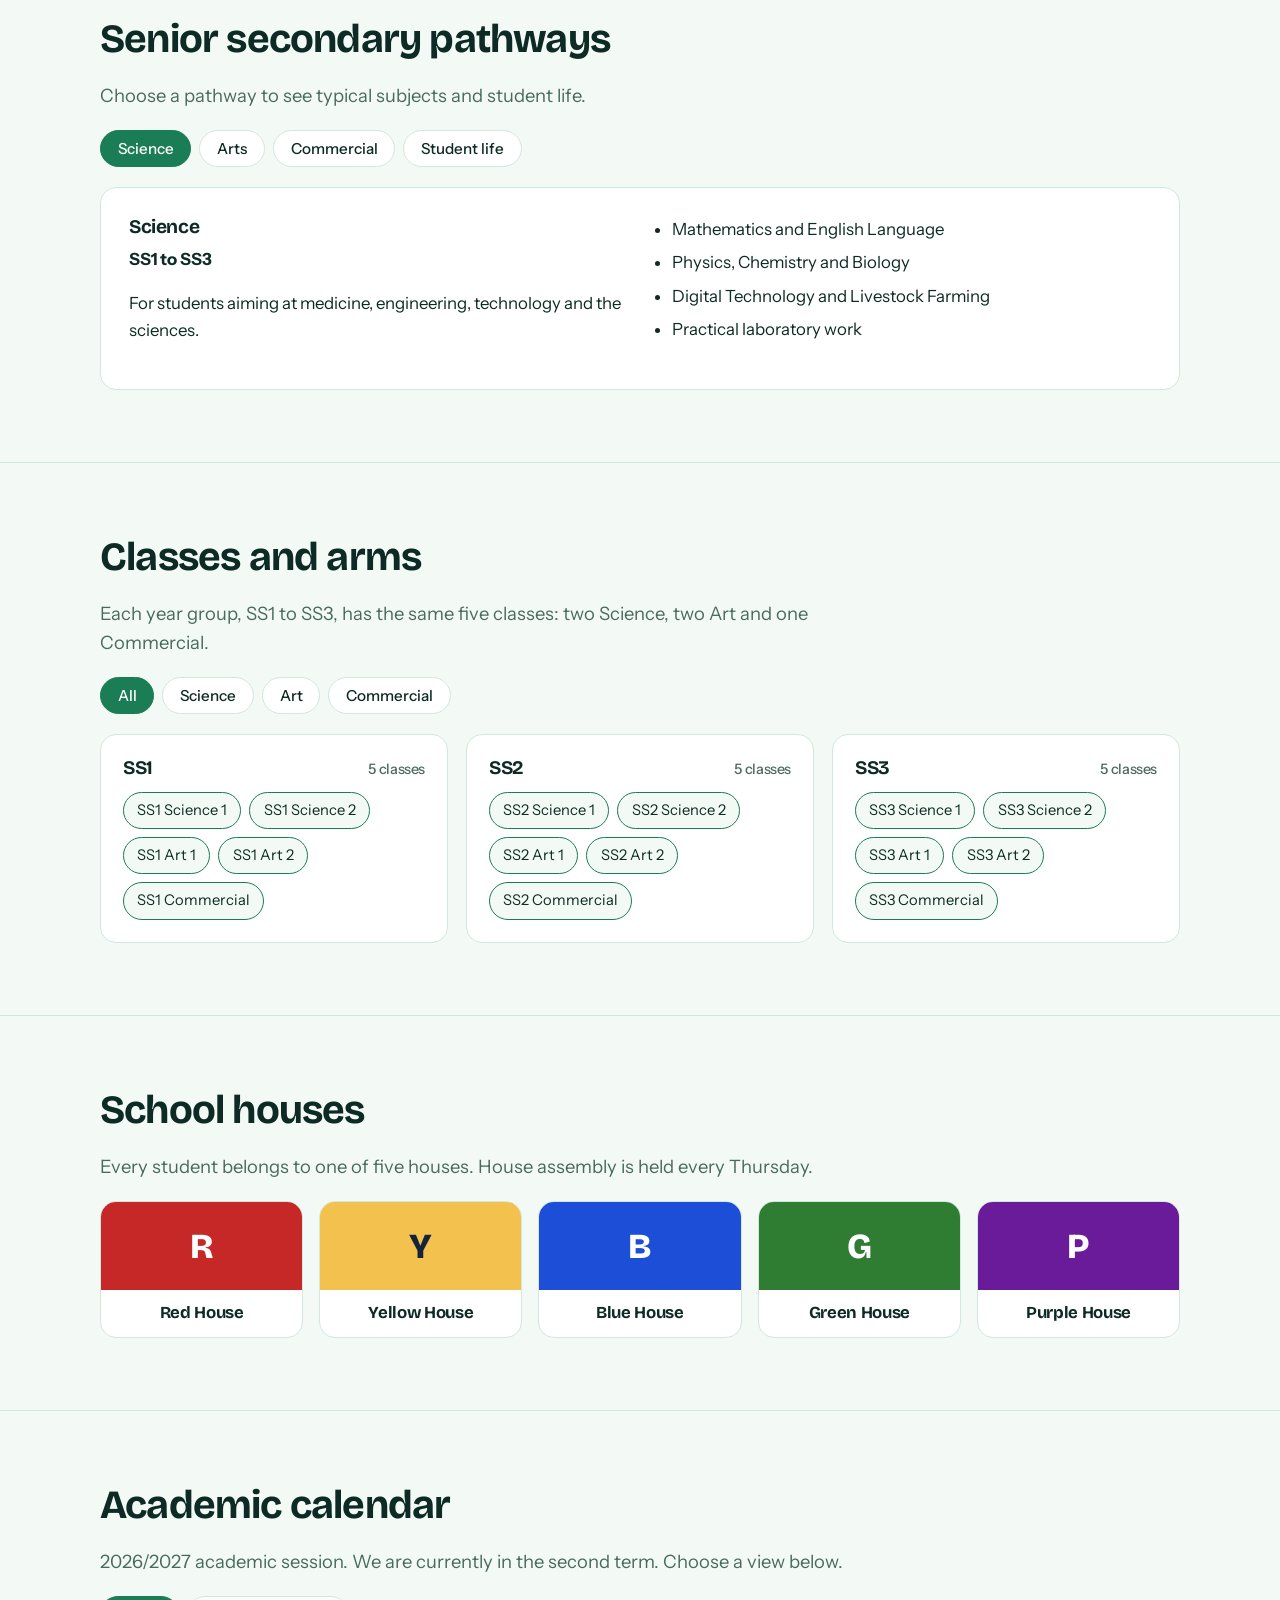
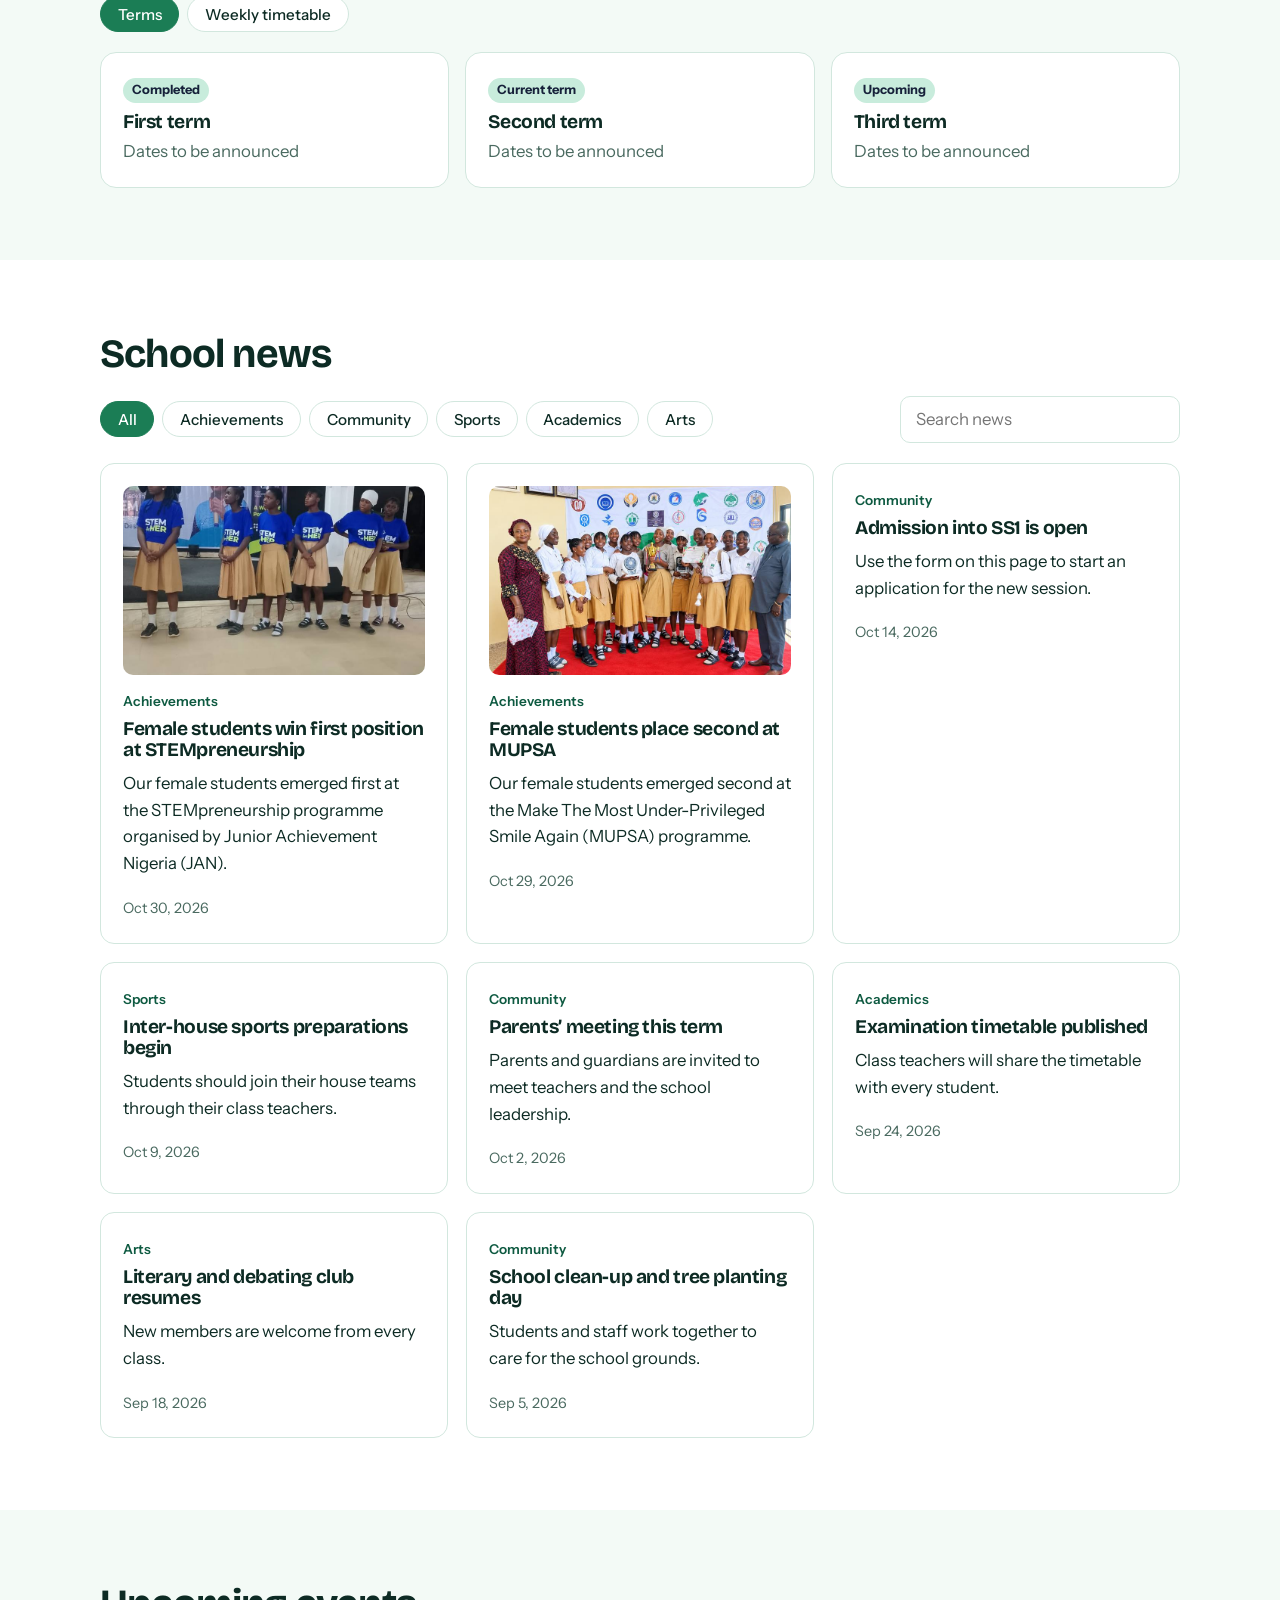
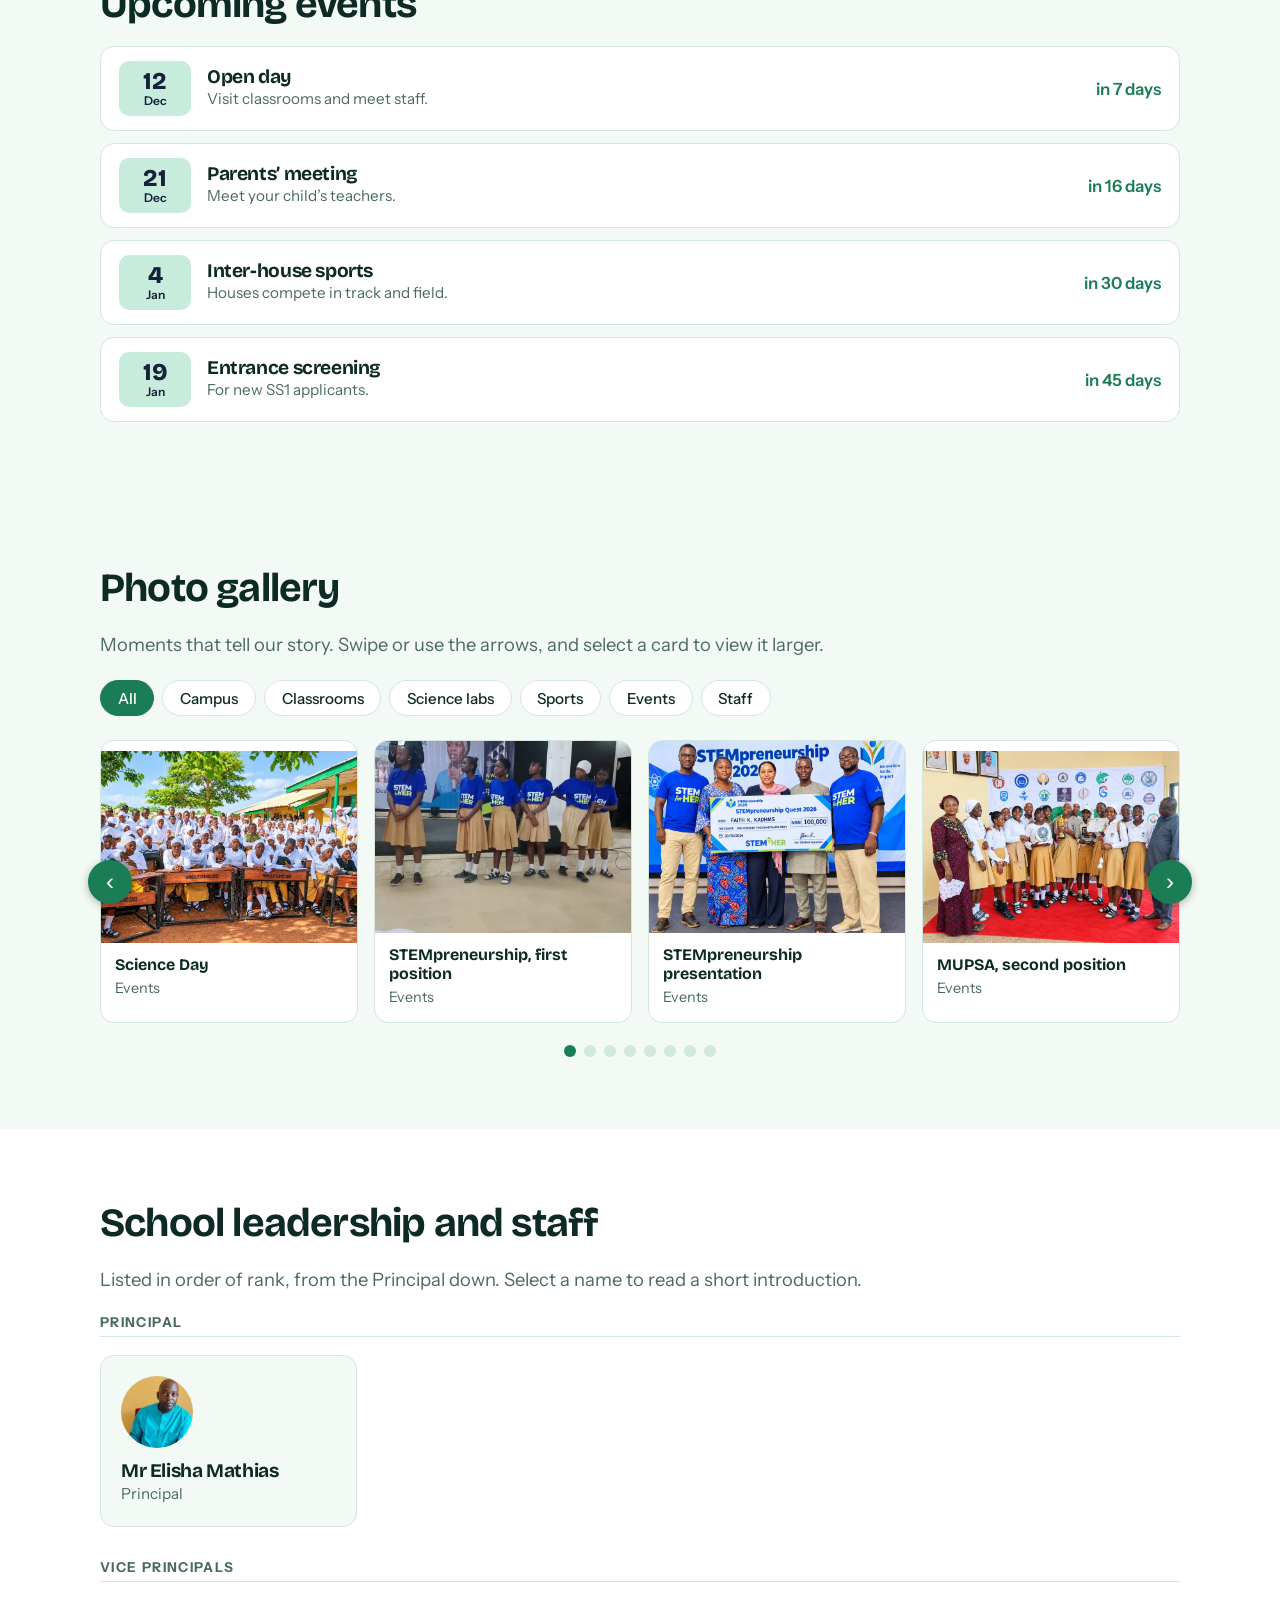
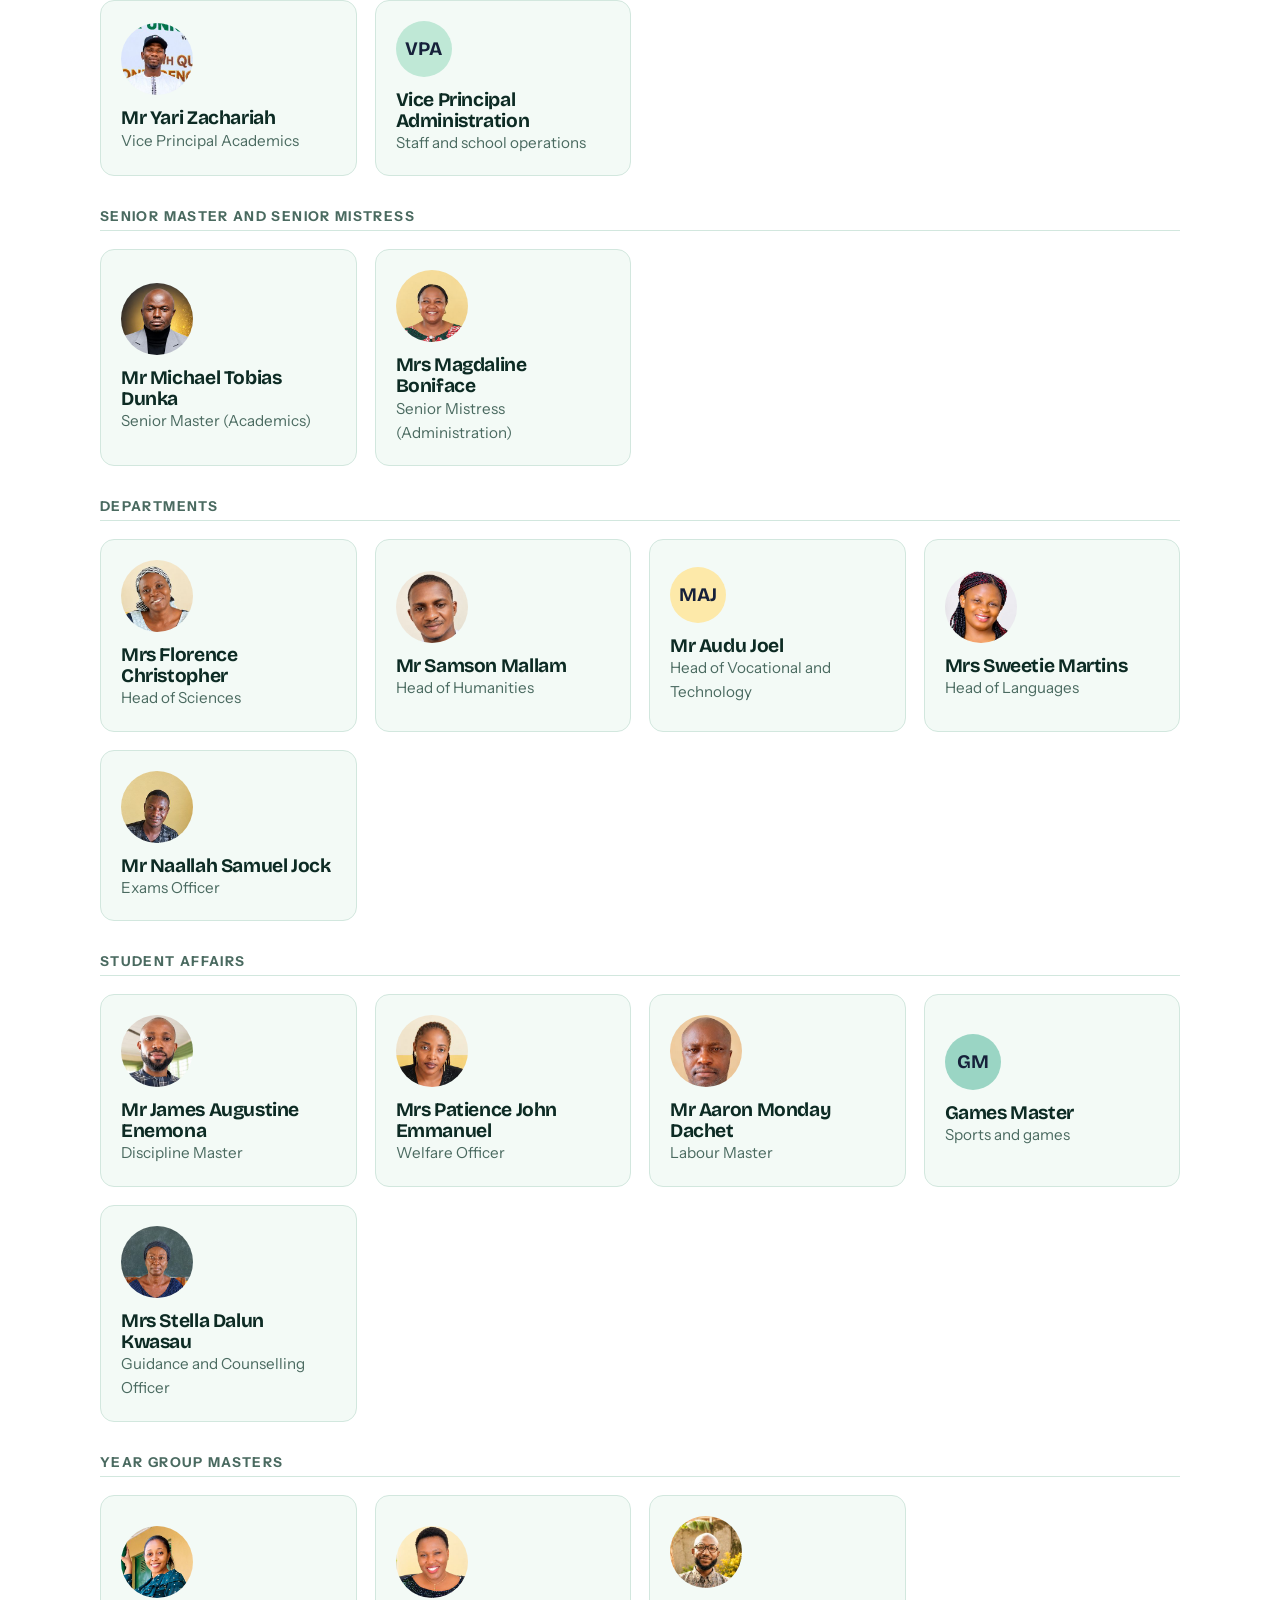
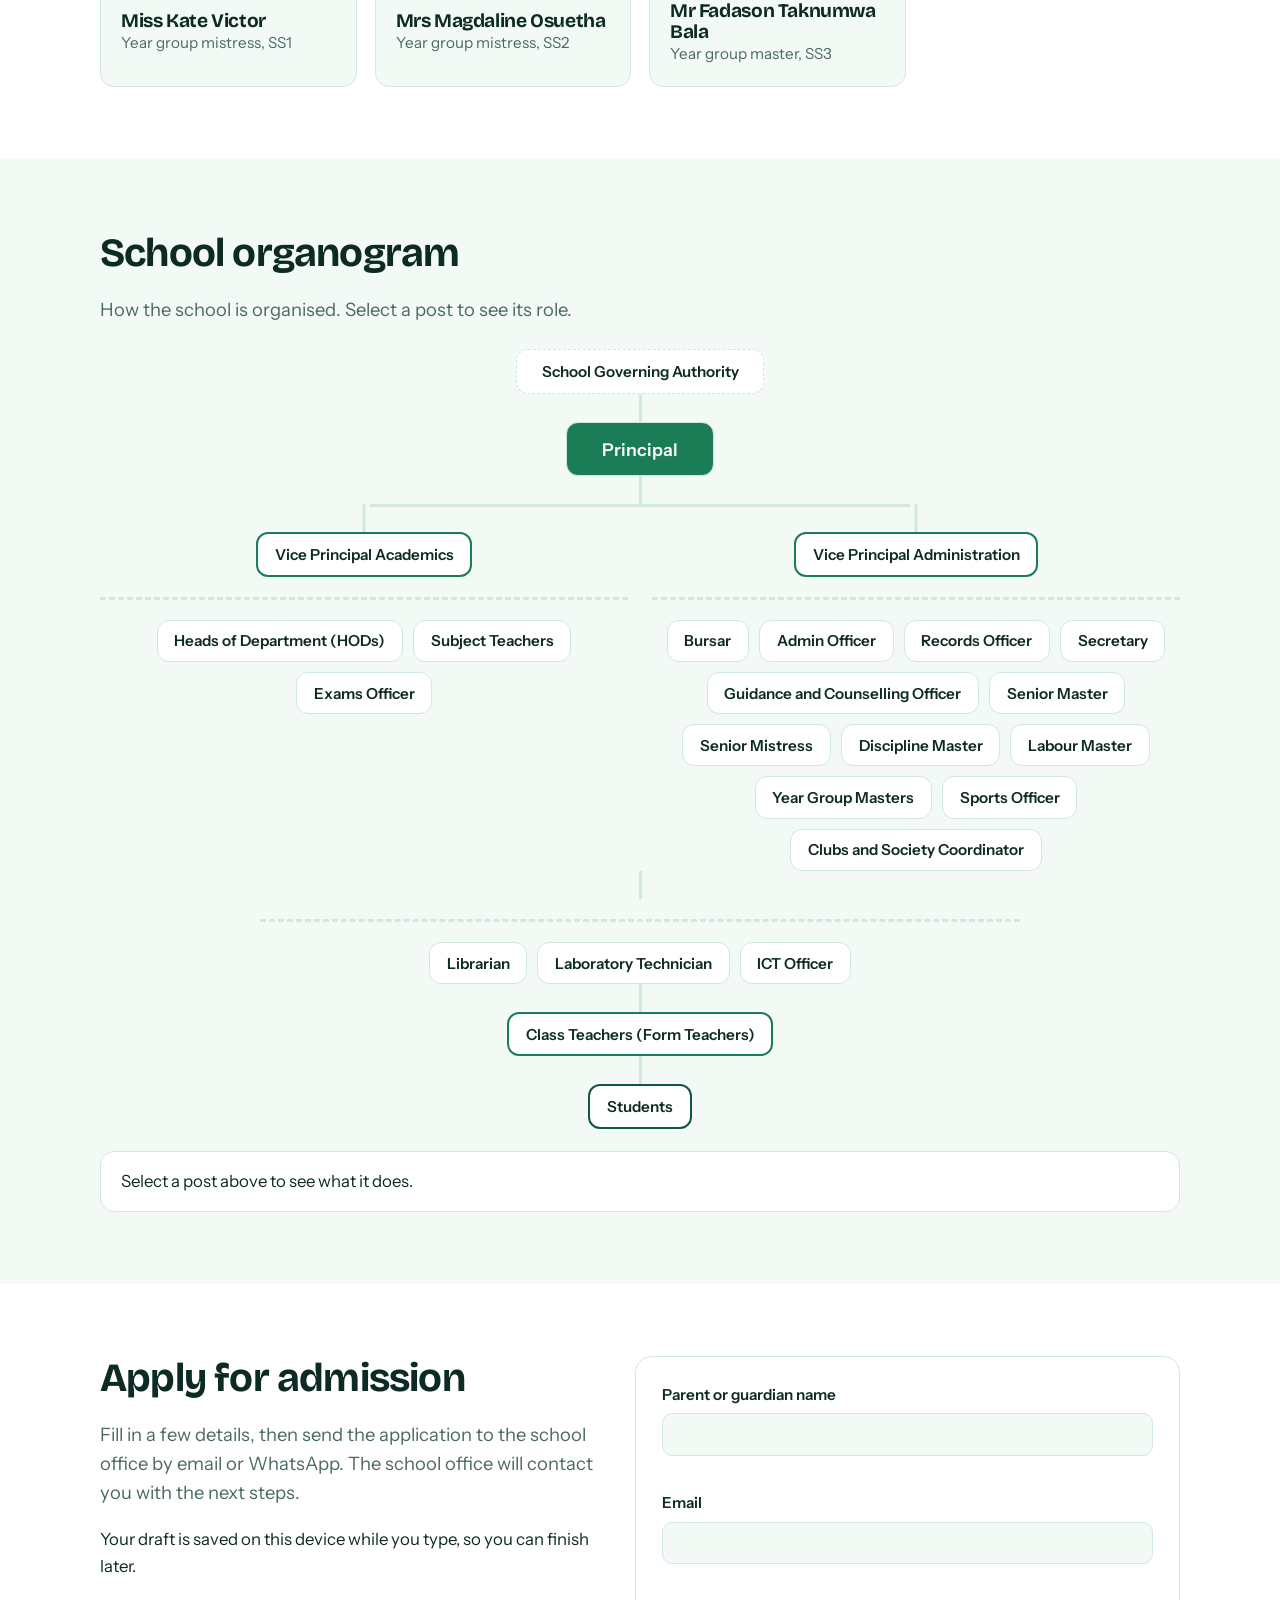
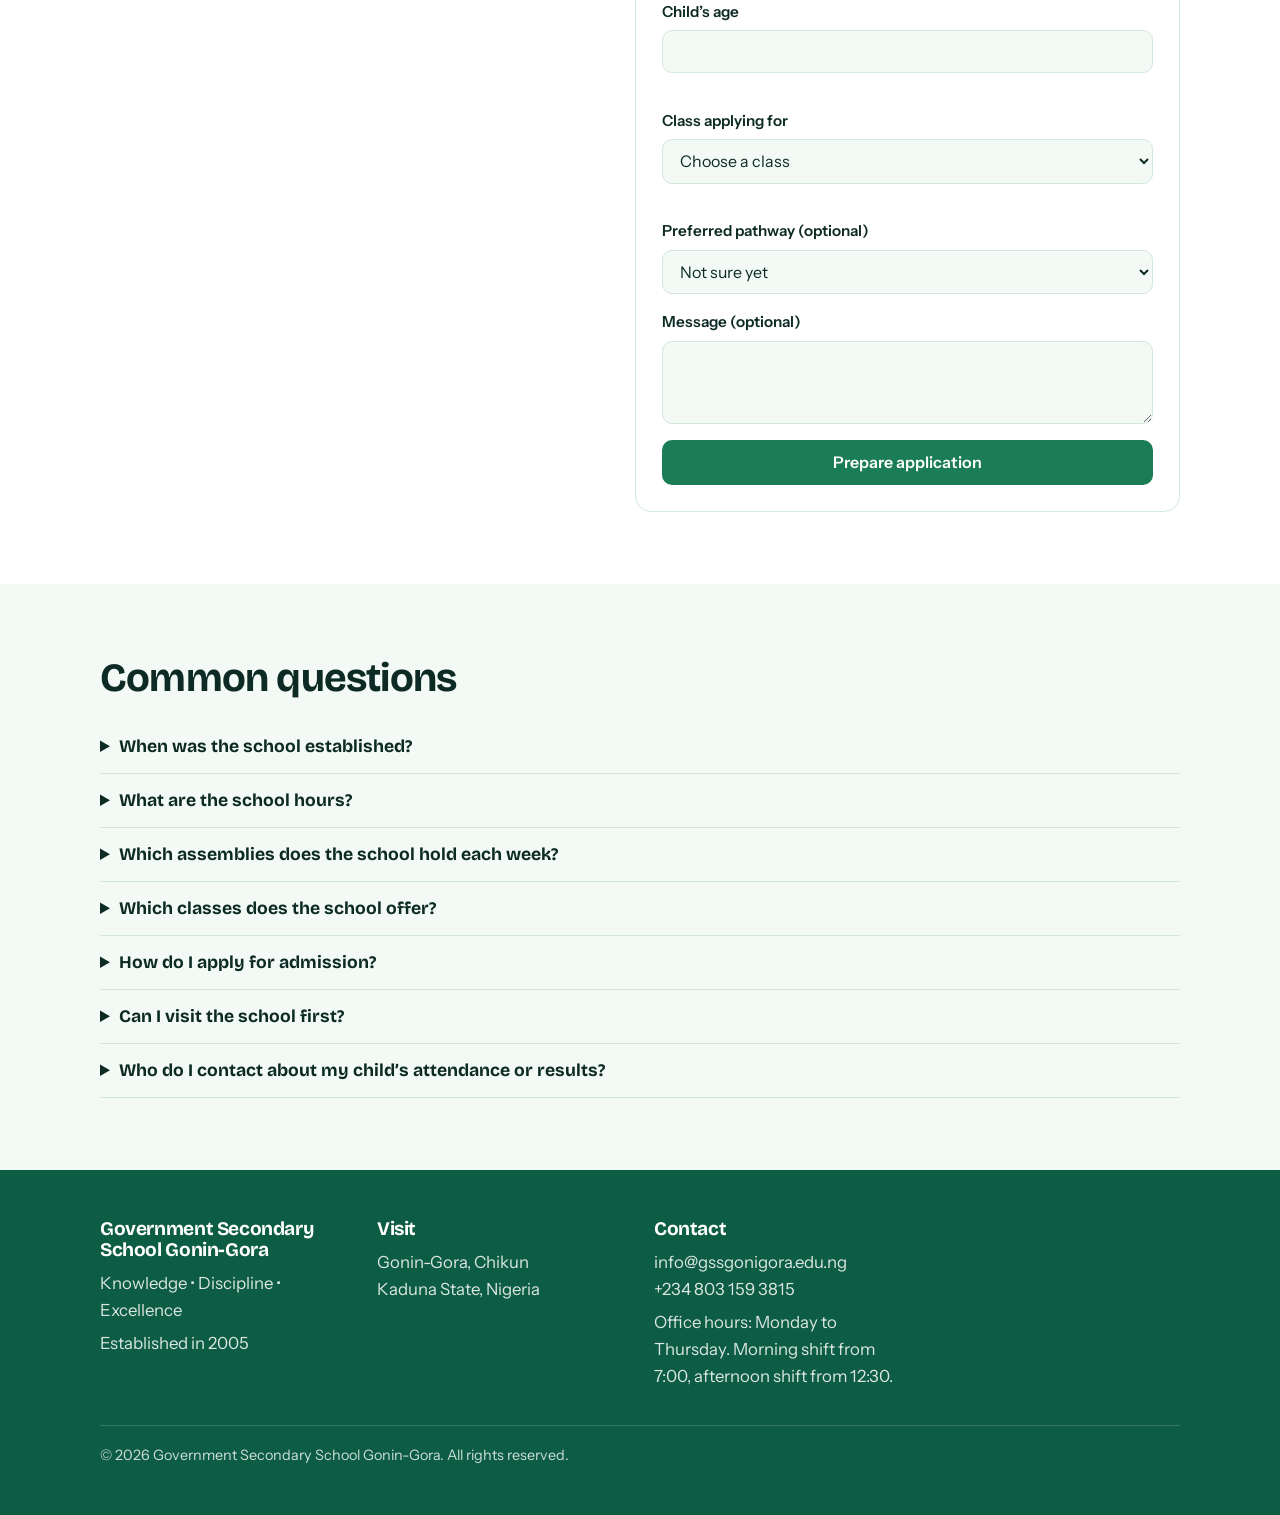
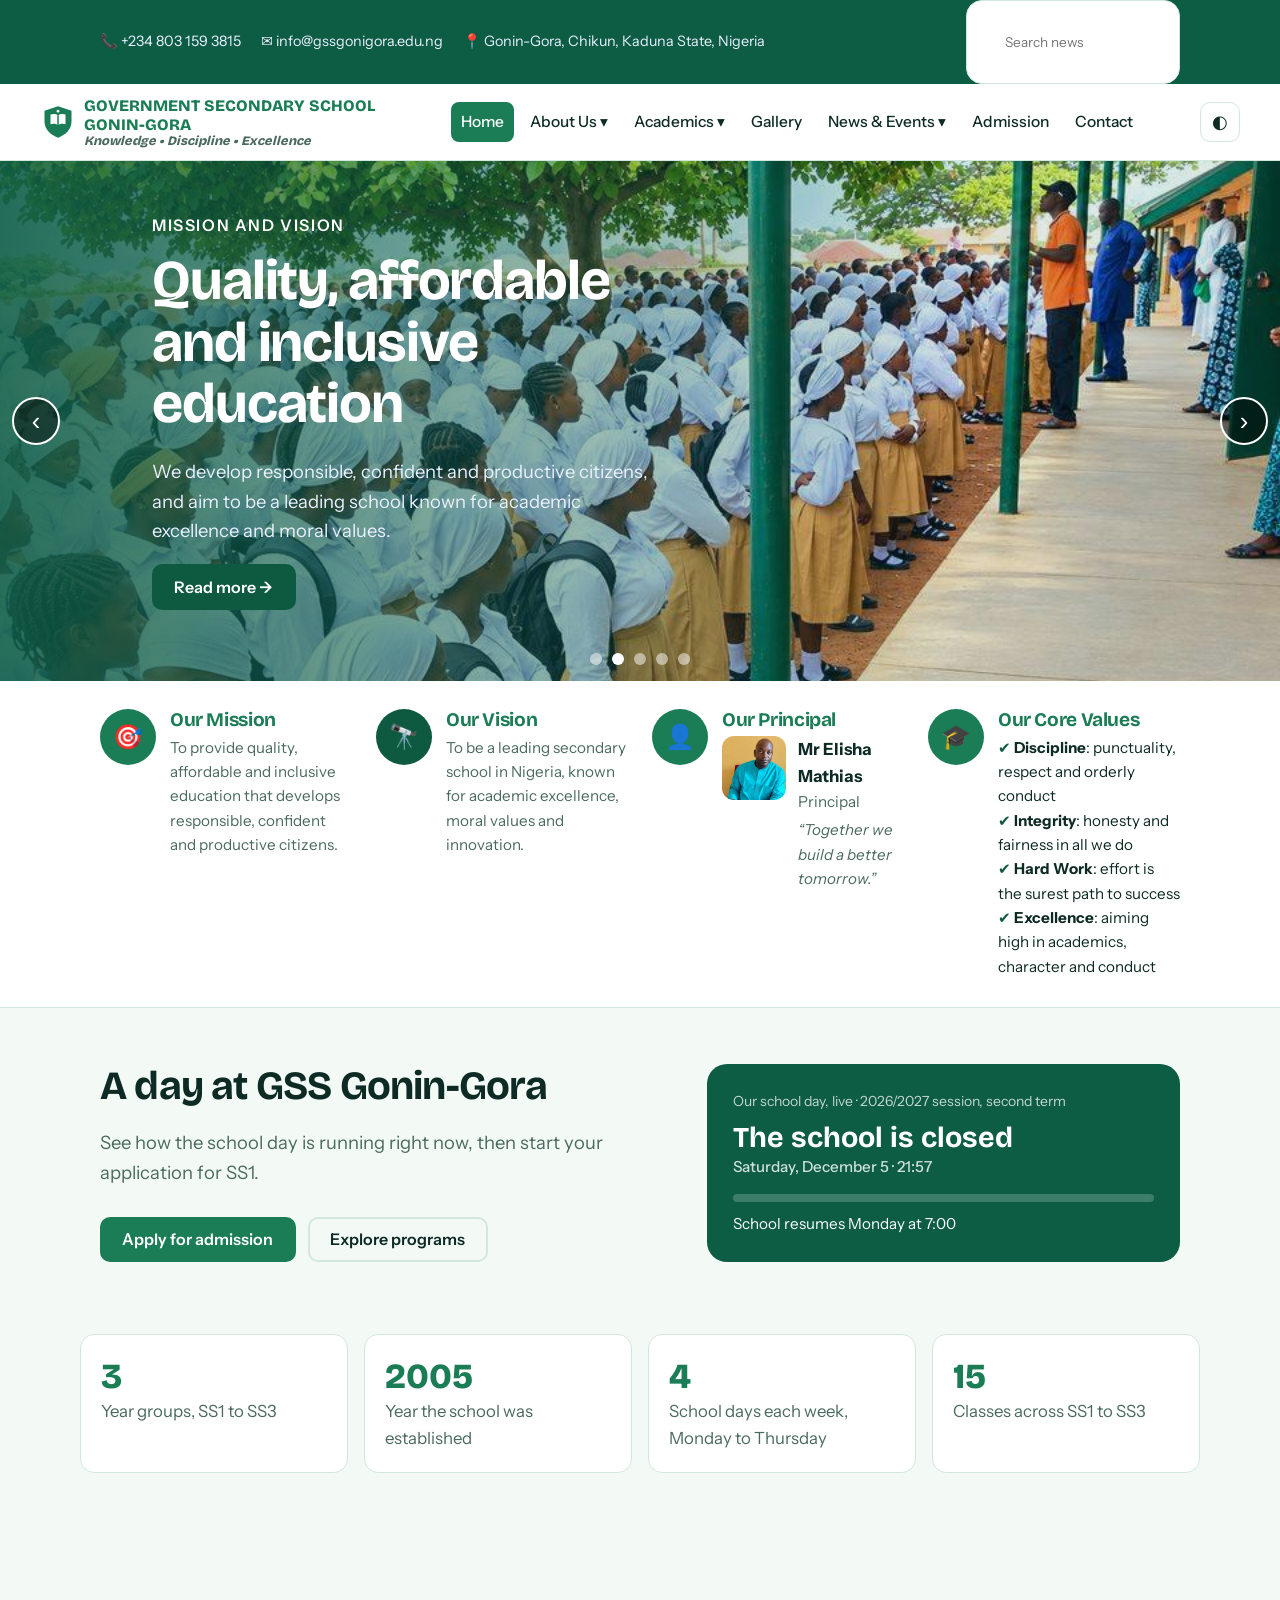
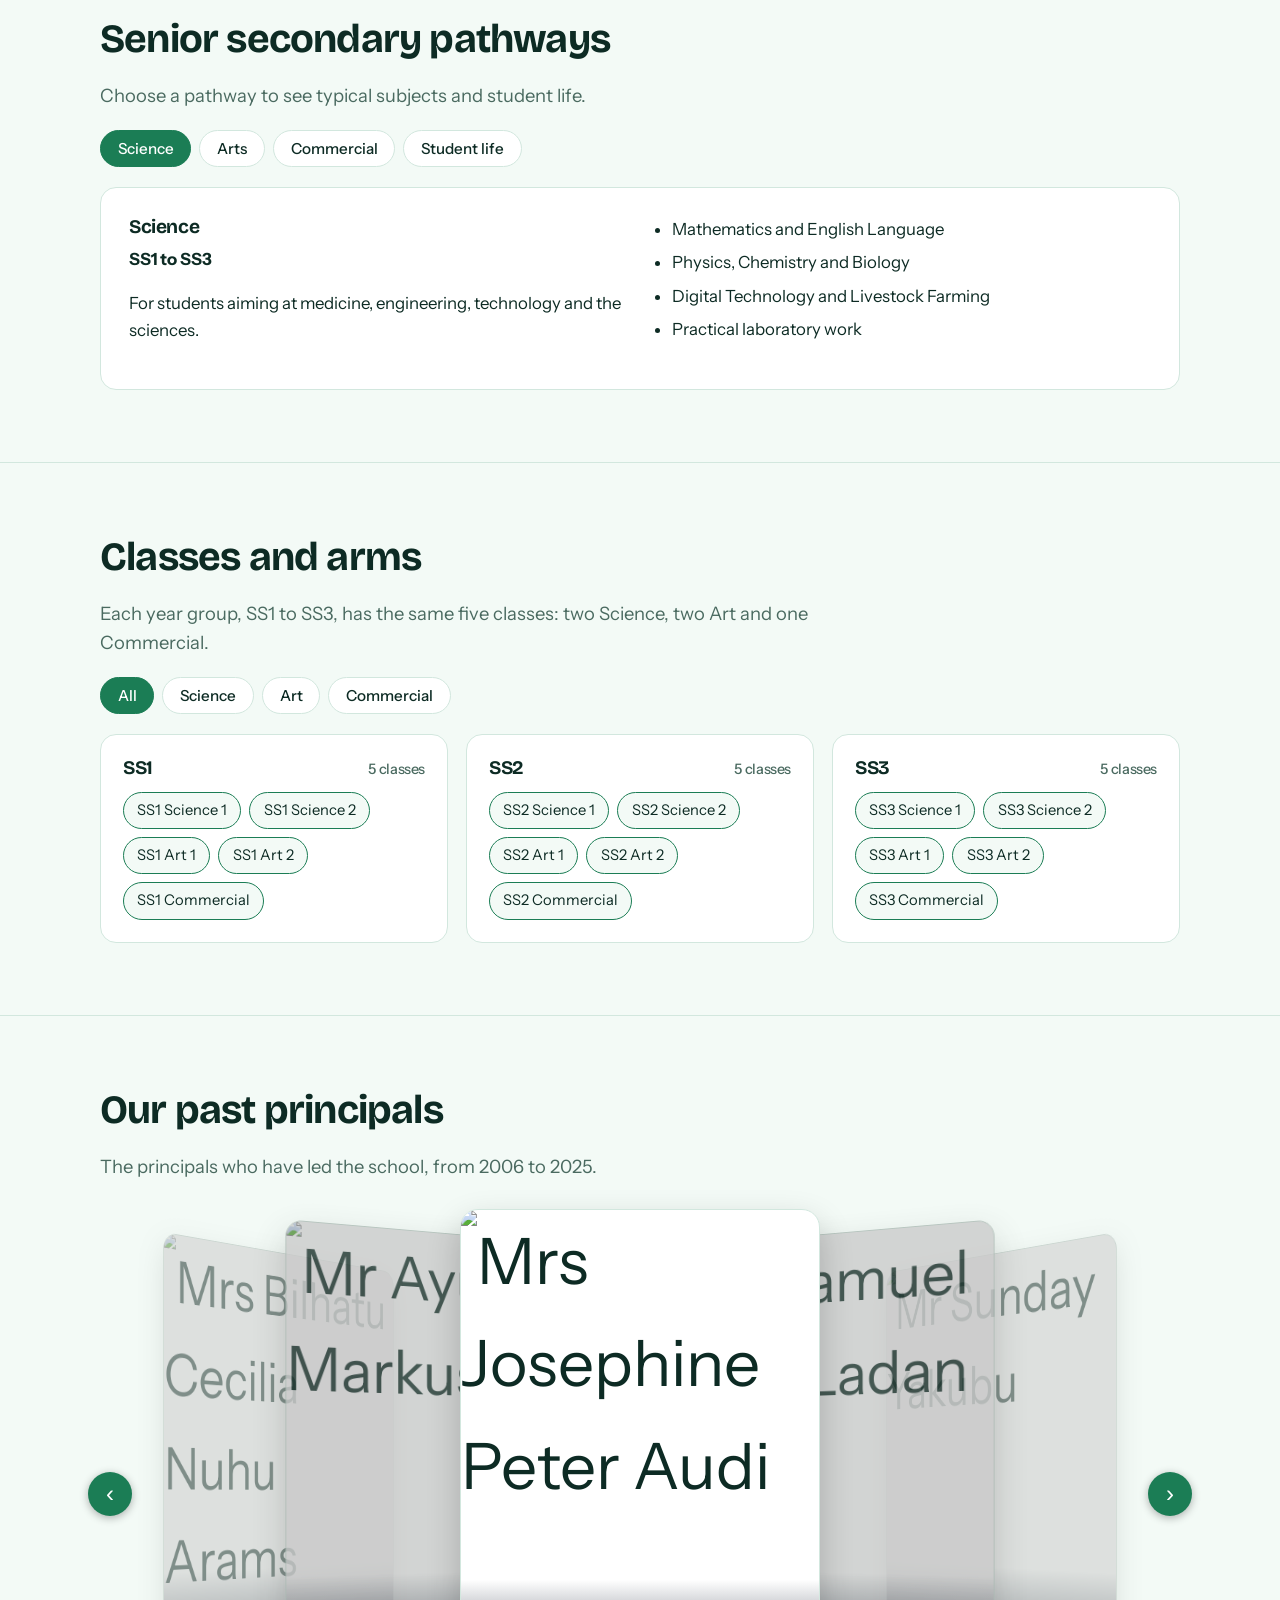
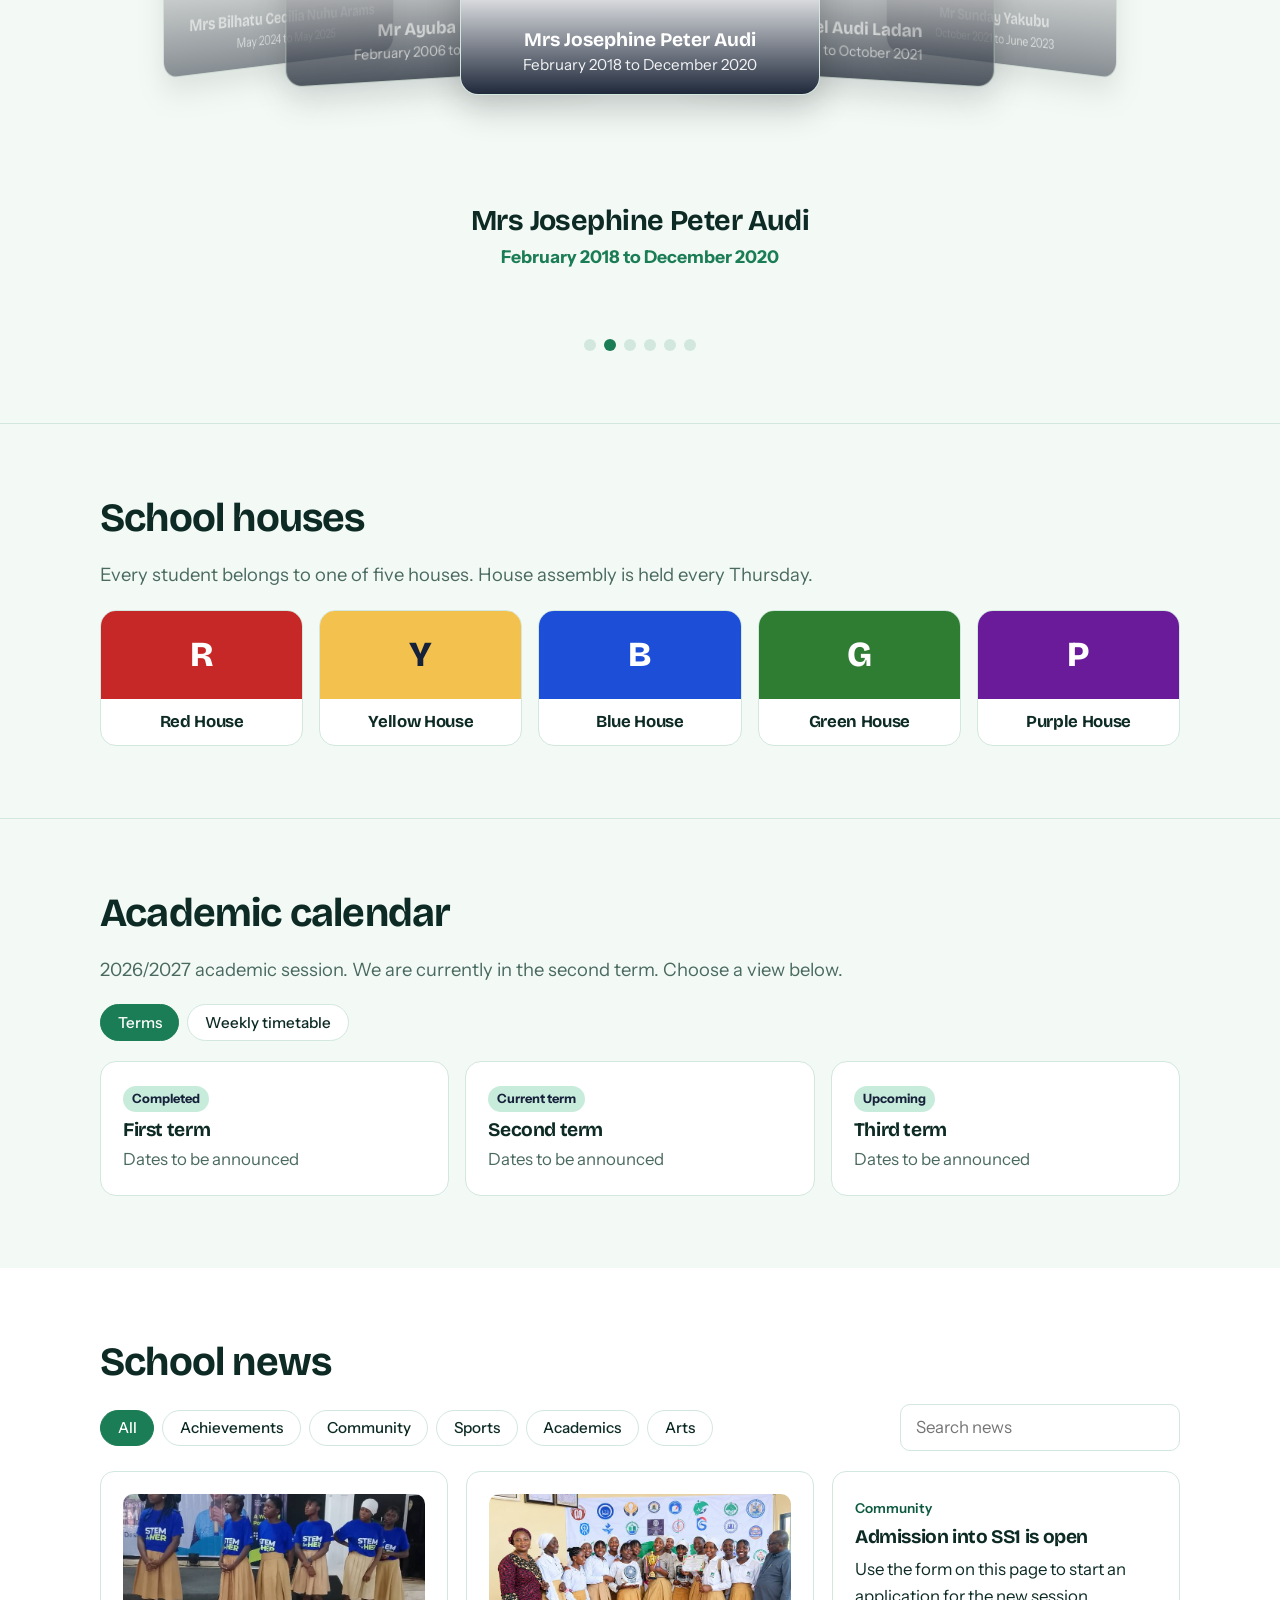
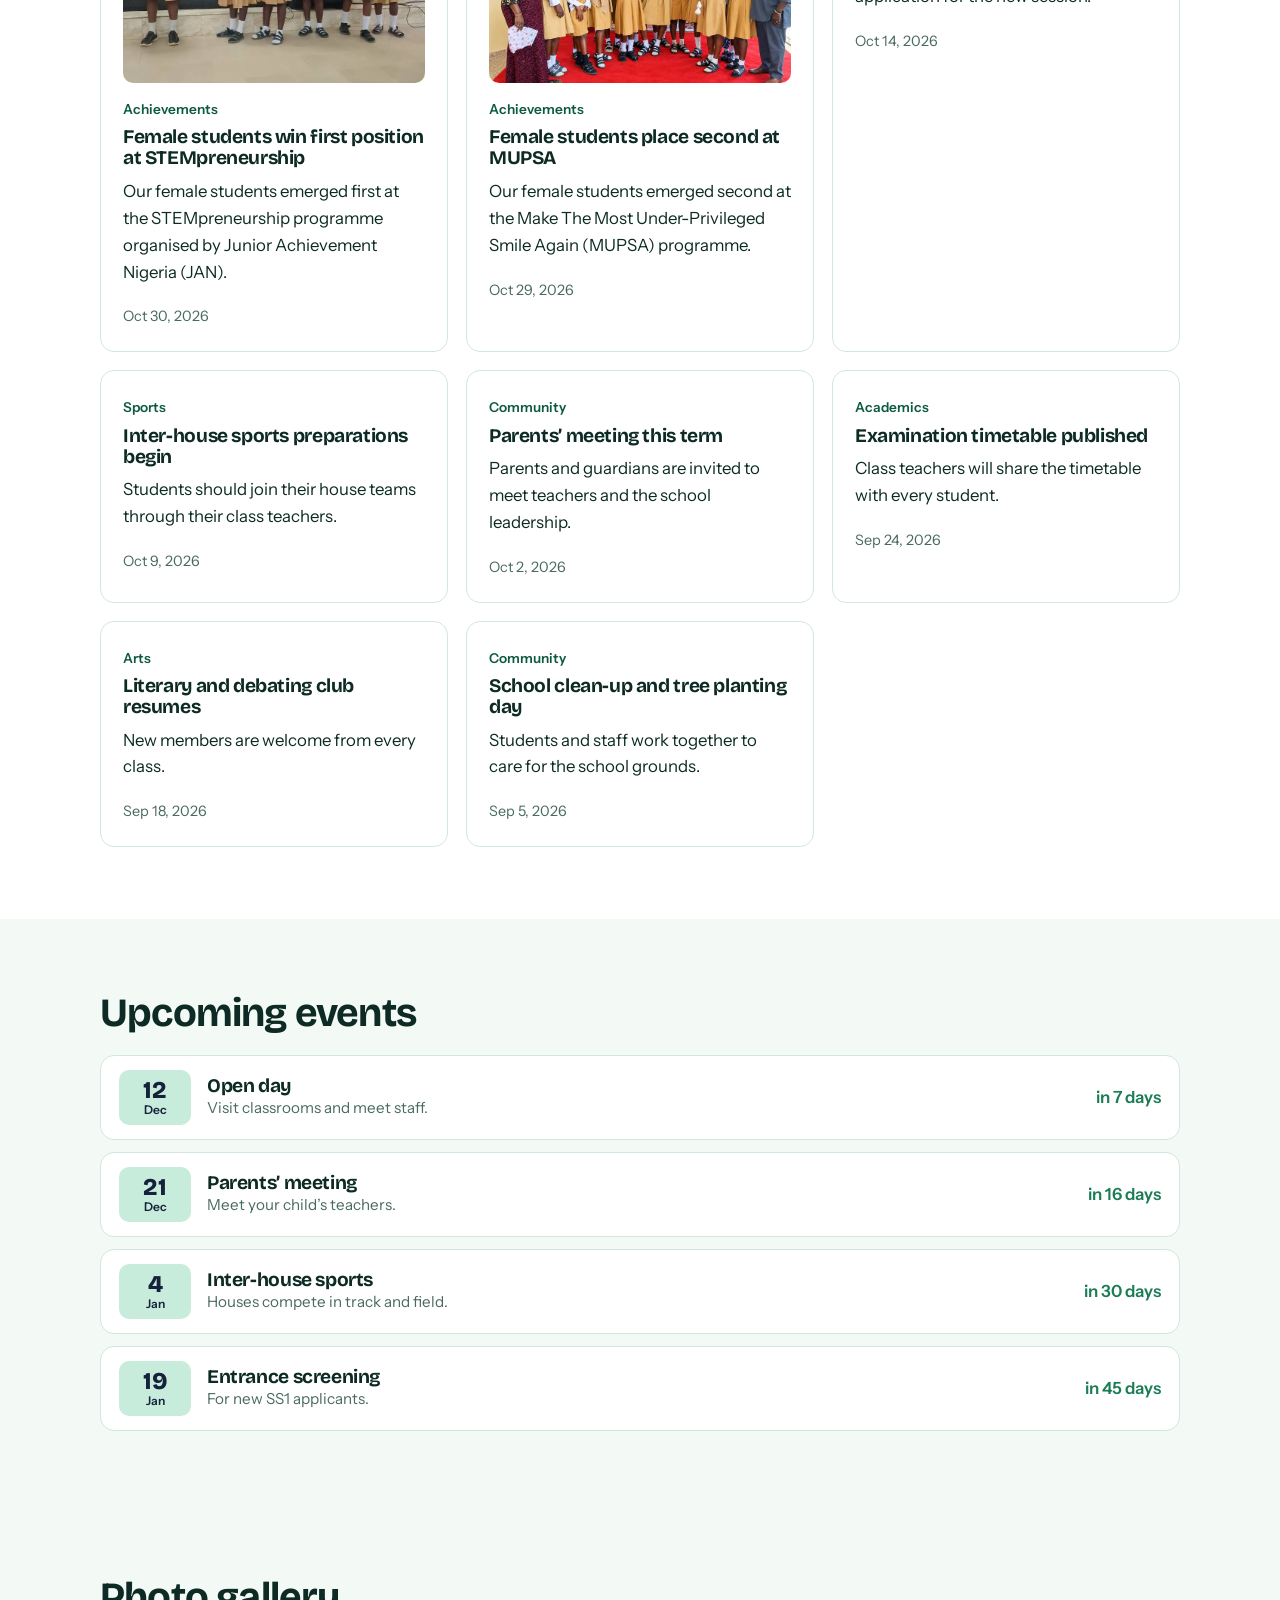
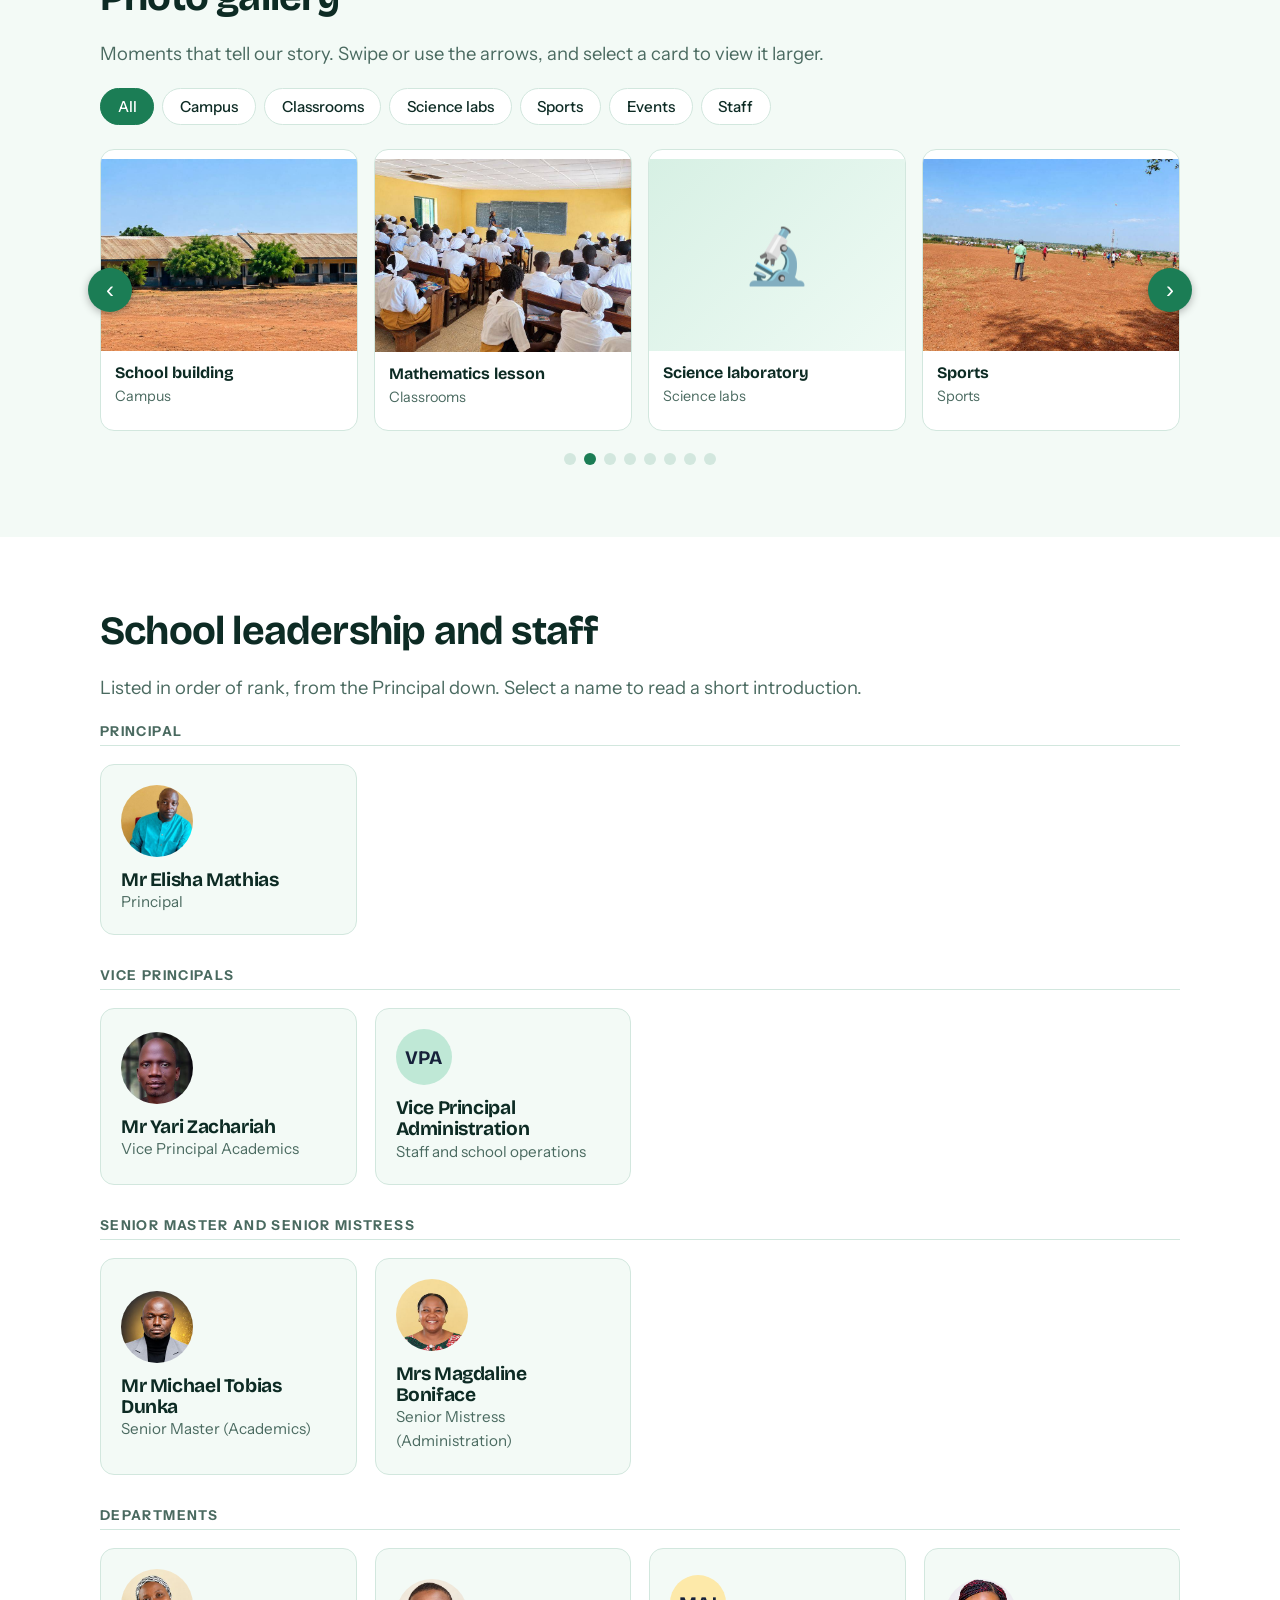
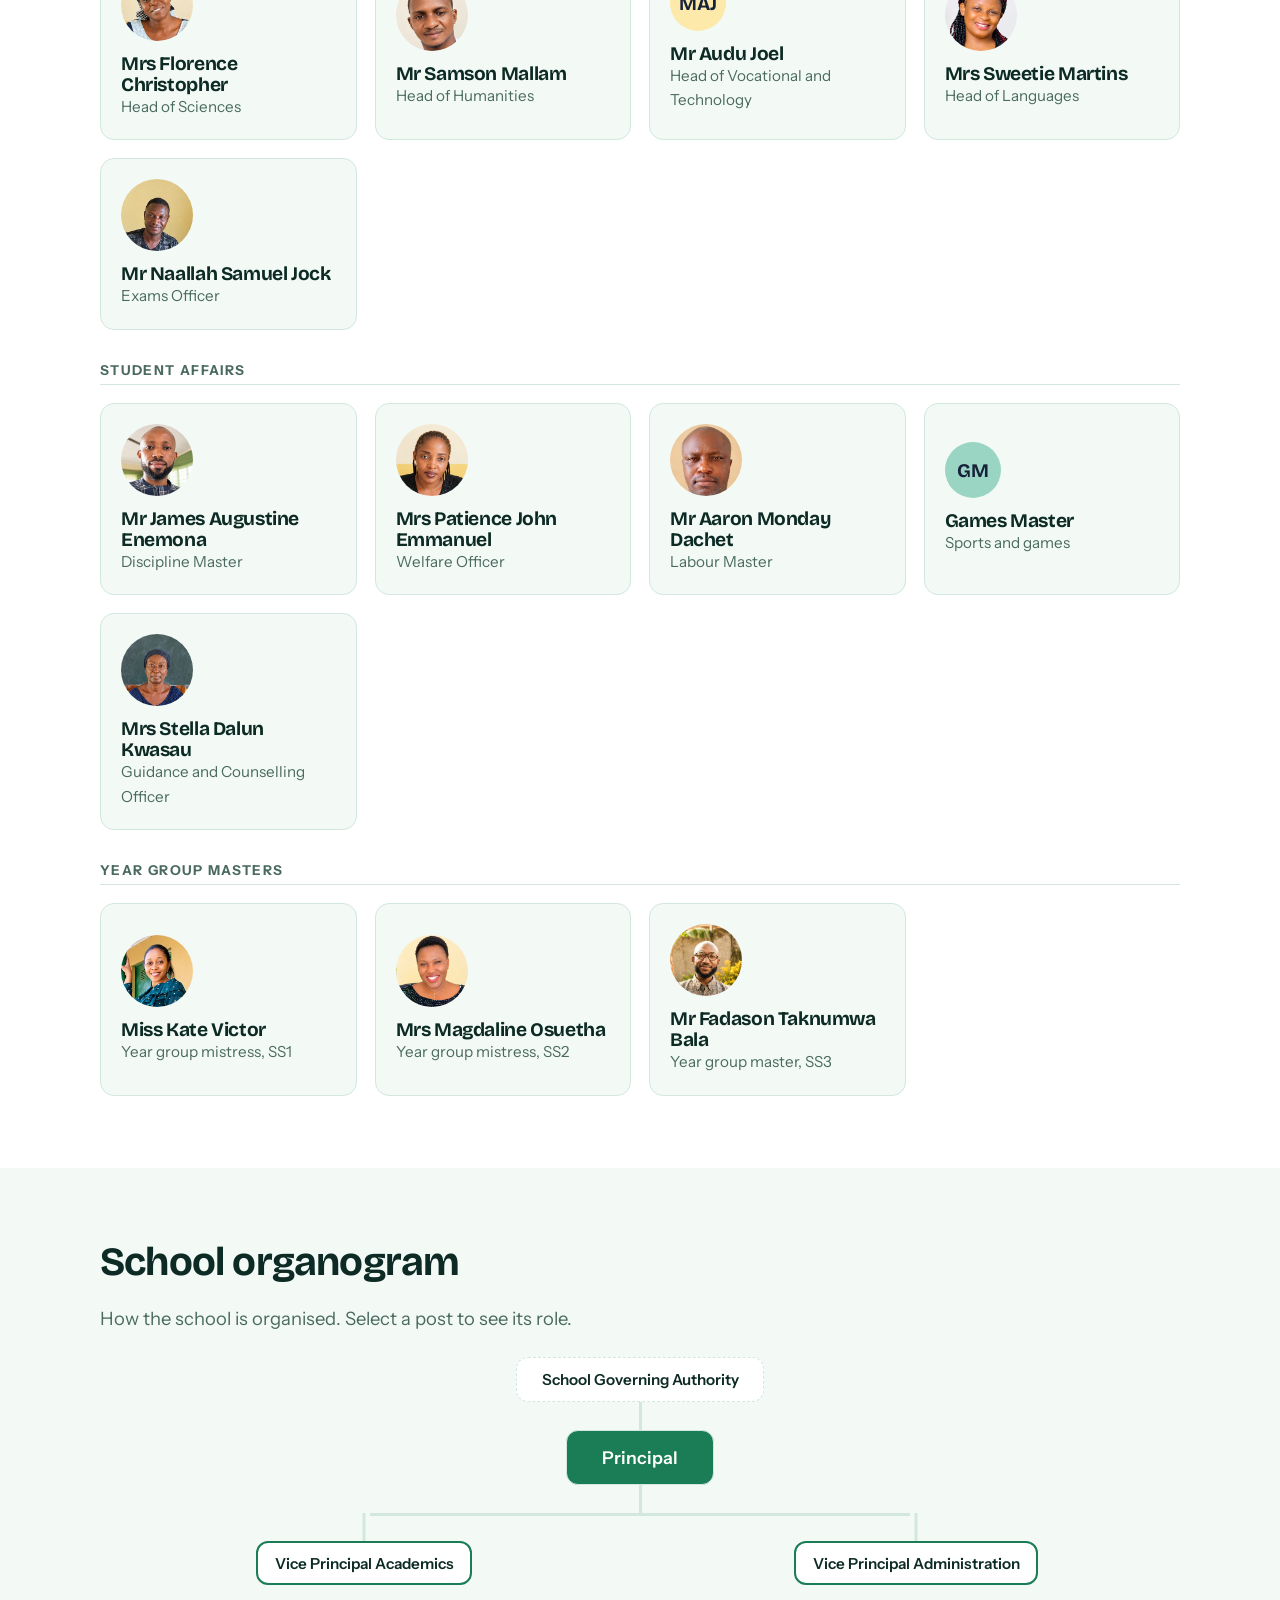
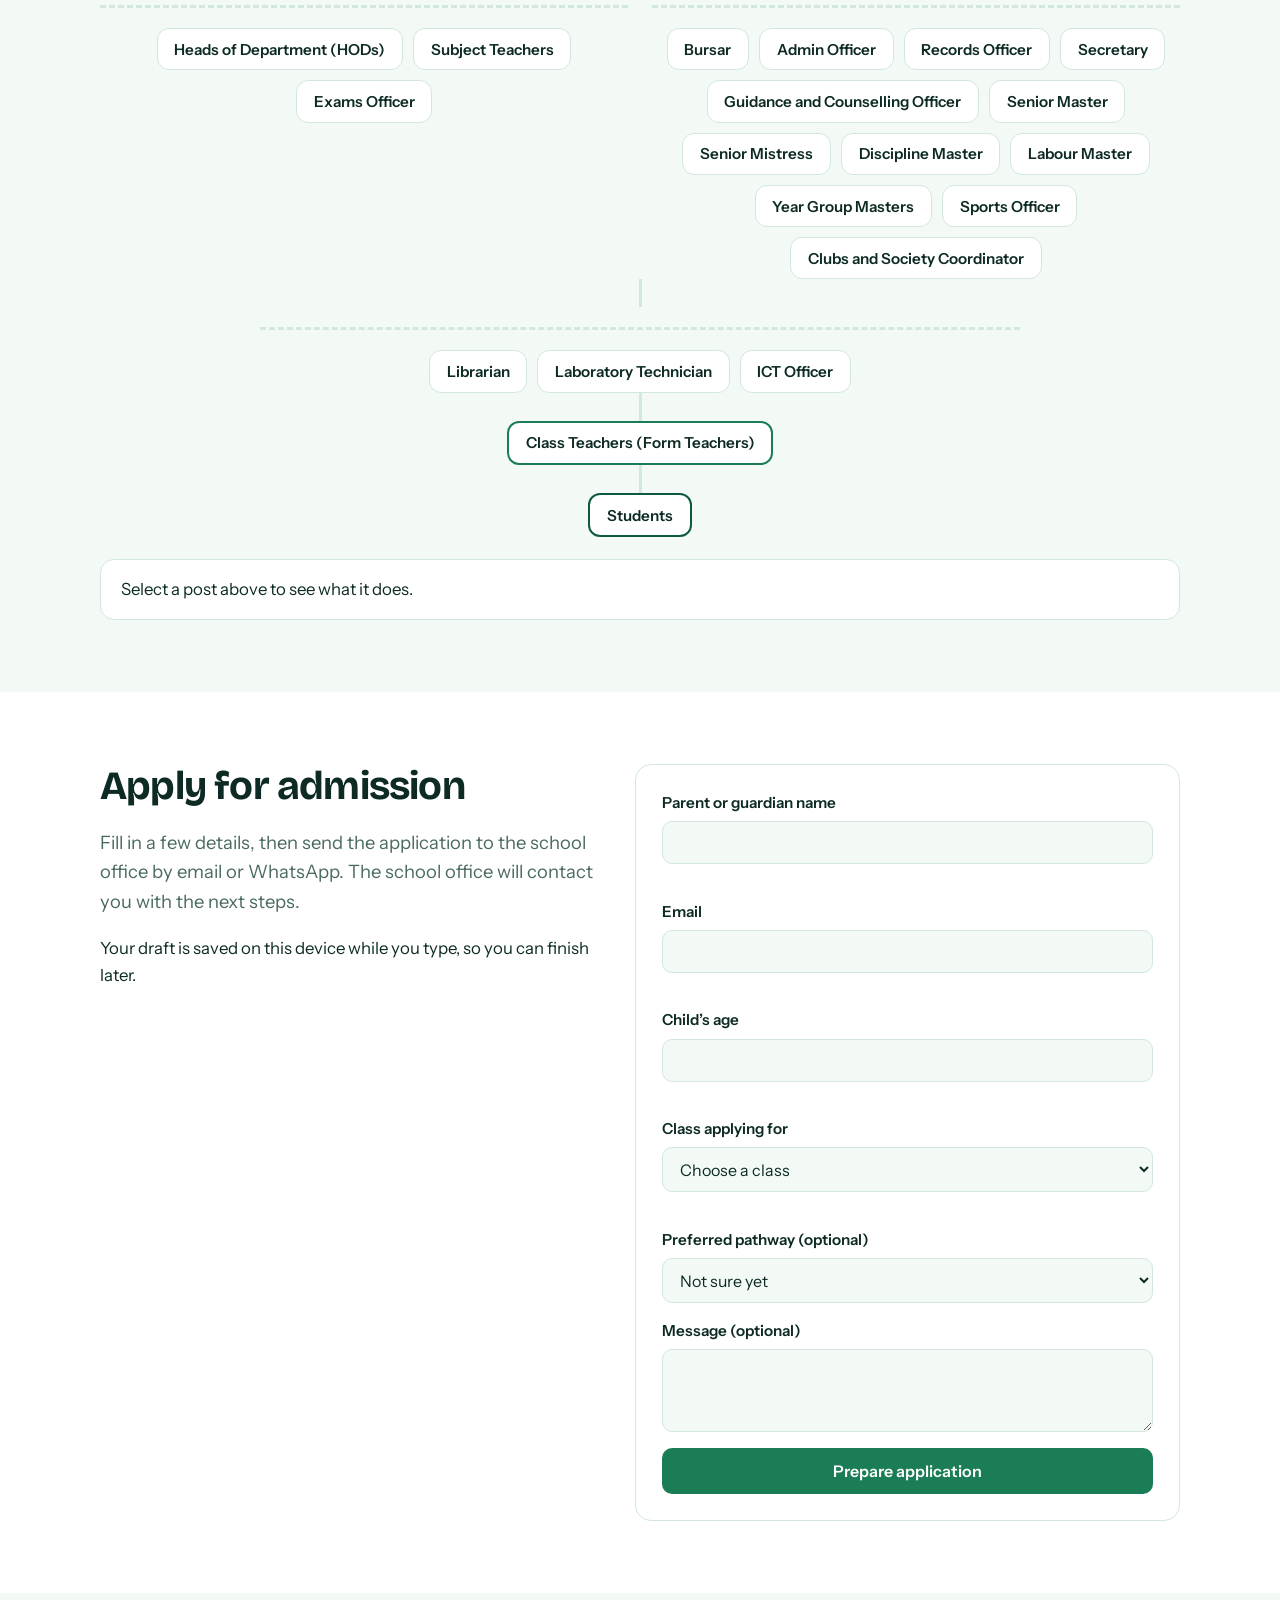
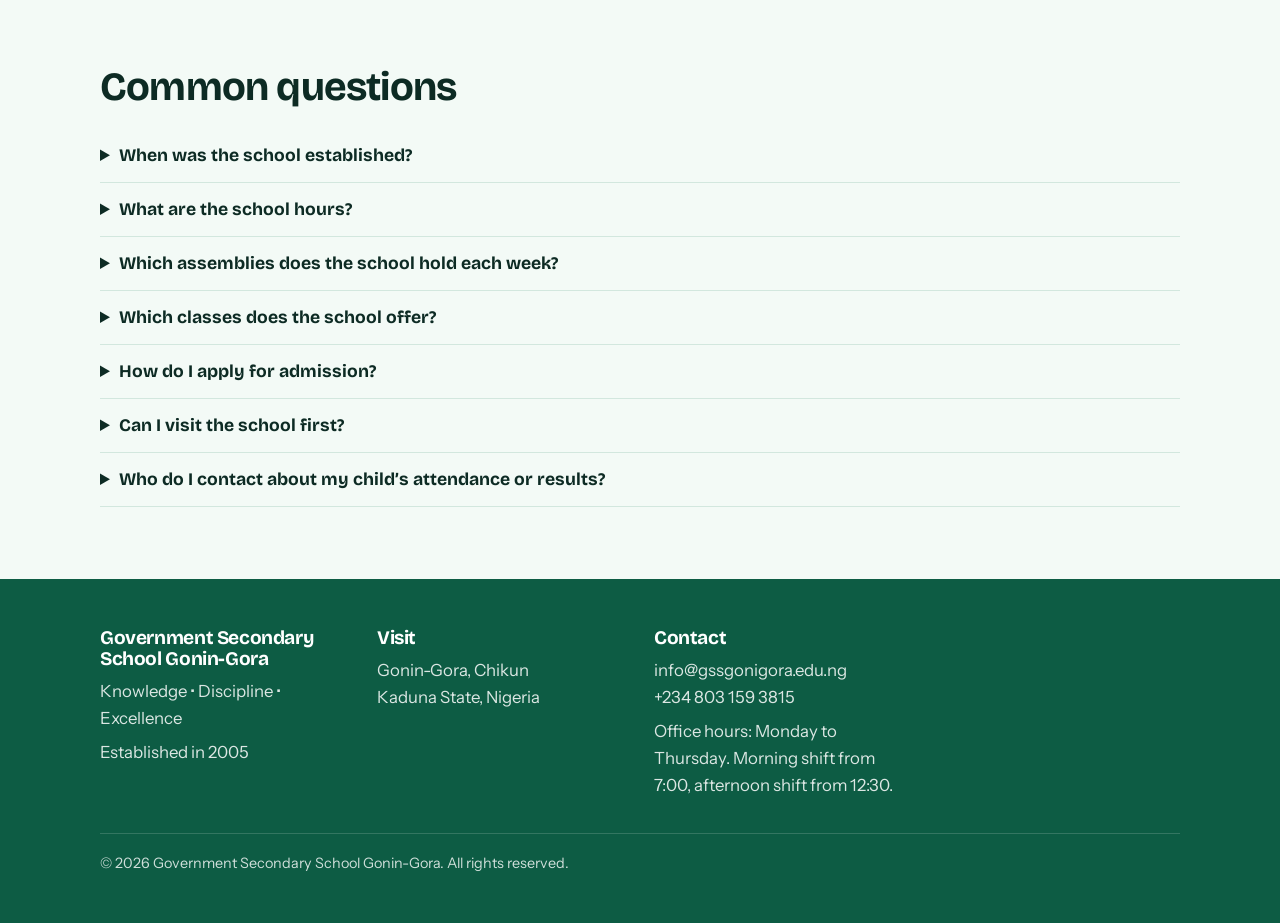
